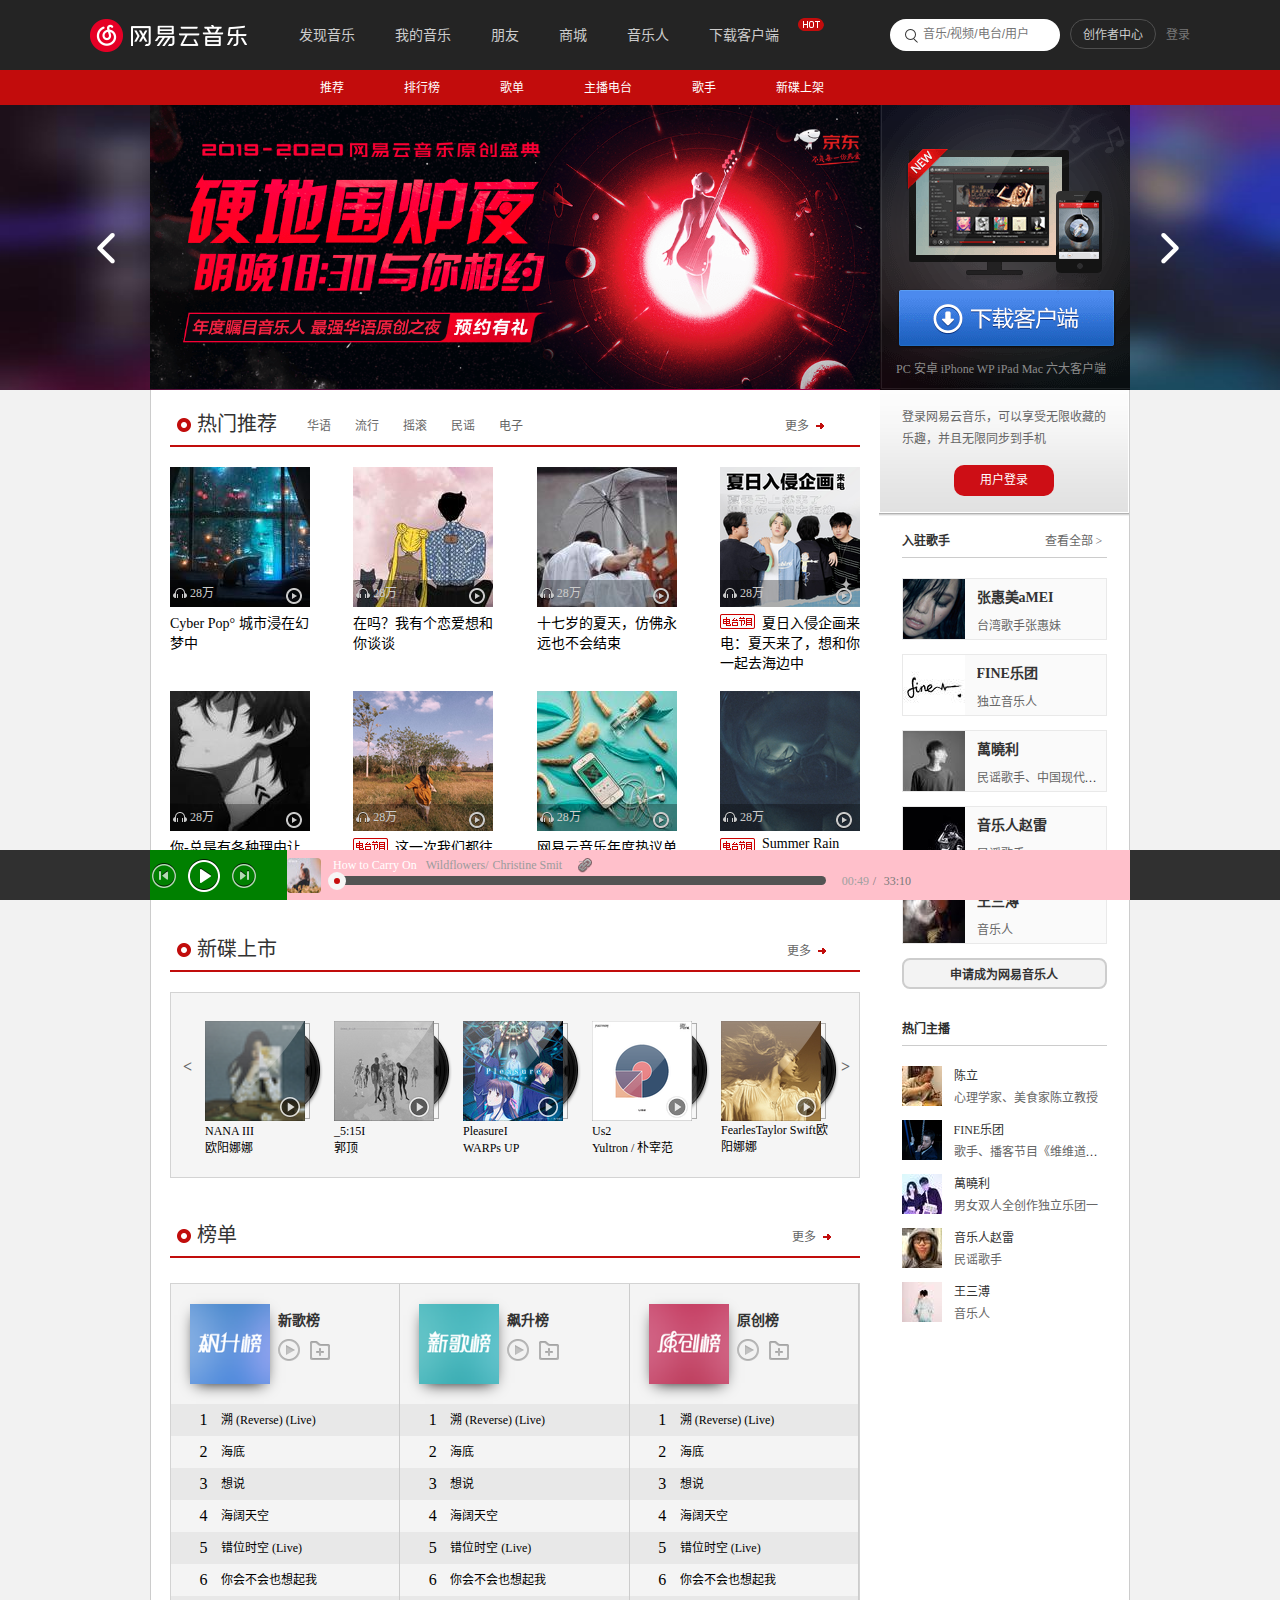
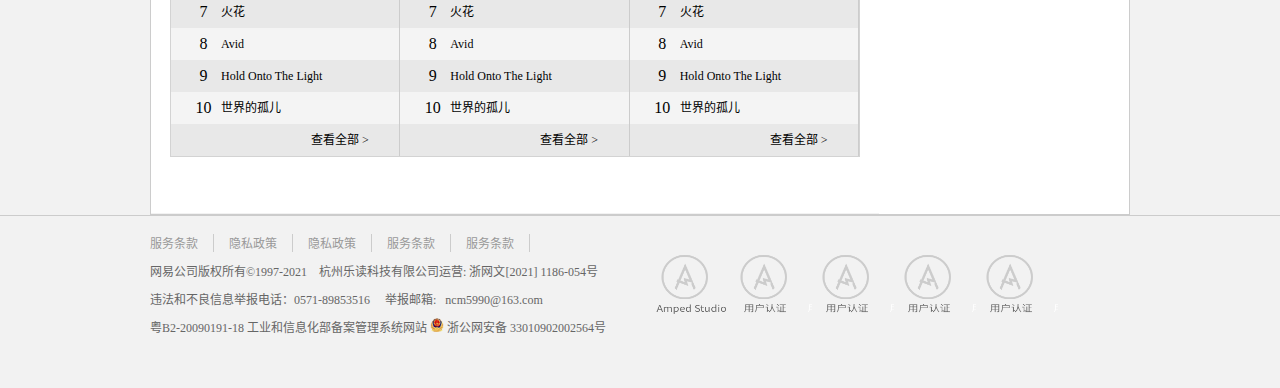
==== index.html @ daa9f3b4 "2021/5/6" ====
<!DOCTYPE html>
<html lang="zh-CN">

<head>
    <meta charset="UTF-8">
    <meta http-equiv="X-UA-Compatible" content="IE=edge">
    <meta name="viewport" content="width=device-width, initial-scale=1.0">
    <title>网易云音乐</title>
    <link rel="stylesheet" href="css/index.css">
    <link rel="stylesheet" href="css/base.css">
    <link rel="stylesheet" href="css/common.css">
    <script src="js/AJAX.js"></script>
    <!-- 引入动画js文件 -->
    <script src="js/animate.js"></script>
    <!-- 引入轮播图js文件 -->
    <script src="js/index.js"></script>
    <script src="js/banner.js"></script>

    <style>

    </style>
</head>

<body>
    <!-- 1、 头部制作部分开始 -->
    <div class="head">
        <header>
            <a href="#"></a>
            <ul>
                <li><a href="#">发现音乐</a></li>
                <li><a href="#">我的音乐</a></li>
                <li><a href="#">朋友</a></li>
                <li><a href="#">商城</a></li>
                <li><a href="#">音乐人</a></li>
                <li>
                    <a href="#">下载客户端</a>
                    <span></span>
                </li>
            </ul>
            <div>
                <div class="search">
                    <i></i>
                    <input type="text" placeholder="音乐/视频/电台/用户">
                    <span></span>
                </div>
                <a href="#">创作者中心</a>
                <a href="#">登录</a>
            </div>
        </header>
        <!-- 登录框制作开始 -->


        <!-- 二维码登录 -->
        <!-- <div class="load-main">
            <div class="load-head">登录</div>
            <div class="erweima">
                <div class="phone"></div>
                <div class="load-erweima">
                    <p>二维码登录</p>
                <div class="picture-erweima"></div>
                <span>使用<a href="#">网易云音乐app</a>扫码登录</span>
                </div>
            </div>
            <div class="load-other">
                <a href="#">选择其他登录方式</a>
            </div>
        </div> -->


       
        <!-- 登录框制作结束 -->
    </div>
    <!-- <iframe src="phonenumberLoad.html" frameborder="0" scrolling="no" id="loadByPhone"></iframe> -->
    <!-- 1、 头部制作部分结束 -->

    <!-- 2、nav 部分开始 -->
    <nav>
        <div class="center">
            <ul>
                <li><a href="#">推荐</a></li>
                <li><a href="#">排行榜</a></li>
                <li><a href="#">歌单</a></li>
                <li><a href="#">主播电台</a></li>
                <li><a href="#">歌手</a></li>
                <li><a href="#">新碟上架</a></li>
            </ul>
        </div>
    </nav>
    <!-- 2、nav 部分结束 -->

    <!-- 3、轮播图部分开始 -->

    <!-- <div class="banner"> -->
    <div class="box banner-bg">
        <div class="w">
            <div class="banner">
                <div class="focus">
                    <!-- 左右箭头    -->
                    <div class="arrow-l"></div>
                    <div class="arrow-r"></div>
                    <!-- 滚动的图片 -->
                    <ul>
                        <li><a href="#"><img src="imgs/banner1.jpg" alt="" id="banner-picture"></a></li>
                    </ul>
                    <ol class="circle">
                    </ol>
                </div>
            </div>
            <div class="download">
                <a href="#"></a>
                <p>PC 安卓 iPhone WP iPad Mac 六大客户端</p>
            </div>
        </div>

    </div>
    <!-- </div> -->

    <!-- 3、轮播图部分结束 -->

    <!-- 4、主体内容部分开始 -->
    <div class="content">
        <div class="song">
            <div class="w">
                <div class="hot">
                    <div class="hot-nav">
                        <i></i>
                        <span>热门推荐</span>
                        <ul>
                            <li><a href="#">华语</a></li>
                            <li><a href="#">流行</a></li>
                            <li><a href="#">摇滚</a></li>
                            <li><a href="#">民谣</a></li>
                            <li><a href="#">电子</a></li>
                        </ul>
                        <em><a href="#">更多</a></em>
                        <p></p>
                    </div>
                    <div class="hot-song">
                        <div>
                            <ul class="hot-song-ul">
                                <li>
                                    <div class="front">
                                        <a href="#"><img alt="" src="imgs/song1.jpg"></a>
                                        <div class="float">
                                            <i></i>
                                            <span>28万</span>
                                            <a href="javascript:;" id="recordPlay"  data-songId="346089"></a>
                                        </div>
                                    </div>
                                    <p class="bottom"><a href="songs.html">Cyber Pop° 城市浸在幻梦中</a></p>
                                </li>
                                <li>
                                    <div class="front">
                                        <a href="#"><img src="imgs/song2.jpg" alt=""></a>
                                        <div class="float">
                                            <i></i>
                                            <span>28万</span>
                                            <a href="javascript:;" id="recordPlay"  data-songId="346089"></a>
                                        </div>
                                    </div>
                                    <p class="bottom"><a href="#">在吗？我有个恋爱想和你谈谈</a></p>
                                </li>
                                <li>
                                    <div class="front">
                                        <a href="#"><img src="imgs/song3.jpg" alt=""></a>
                                        <div class="float">
                                            <i></i>
                                            <span>28万</span>
                                            <a href="javascript:;" id="recordPlay"  data-songId="346089"></a>
                                        </div>
                                    </div>
                                    <p class="bottom"><a href="#">十七岁的夏天，仿佛永远也不会结束</a></p>
                                </li>
                                <li>
                                    <div class="front">
                                        <a href="#"><img src="imgs/song4.jpg" alt=""></a>
                                        <div class="float">
                                            <i></i>
                                            <span>28万</span>
                                            <a href="javascript:;" id="recordPlay"  data-songId="346089"></a>
                                        </div>
                                    </div>
                                    <i></i>
                                    <p class="bottom"><a href="#"> 夏日入侵企画来电：夏天来了，想和你一起去海边中</a></p>
                                </li>
                                <li>
                                    <div class="front">
                                        <a href="#"><img src="imgs/song5.jpg" alt=""></a>
                                        <div class="float">
                                            <i></i>
                                            <span>28万</span>
                                            <a href="javascript:;" id="recordPlay"  data-songId="346089"></a>
                                        </div>
                                    </div>
                                    <p class="bottom"><a href="#">你-总是有各种理由让我放弃你☹</a></p>
                                </li>
                                <li>
                                    <div class="front">
                                        <a href="#"><img src="imgs/sng6.jpg" alt=""></a>
                                        <div class="float">
                                            <i></i>
                                            <span>28万</span>
                                            <a href="javascript:;" id="recordPlay"  data-songId="346089"></a>
                                        </div>
                                    </div>
                                    <i></i>
                                    <p class="bottom"><a href="#"> 这一次我们都往前走，都别回头#前任101#</a></p>
                                </li>
                                <li>
                                    <div class="front">
                                        <a href="#"><img src="imgs/song7.jpg" alt=""></a>
                                        <div class="float">
                                            <i></i>
                                            <span>28万</span>
                                            <a href="javascript:;" id="recordPlay"  data-songId="346089"></a>
                                        </div>
                                    </div>
                                    <p class="bottom"><a href="#">网易云音乐年度热议单曲总结</a></p>
                                </li>
                                <li>
                                    <div class="front">
                                        <a href="#"><img src="imgs/song8.jpg" alt=""></a>
                                        <div class="float">
                                            <i></i>
                                            <span>28万</span>
                                            <a href="javascript:;" id="recordPlay"  data-songId="346089"></a>
                                        </div>
                                    </div>
                                    <i></i>
                                    <p class="bottom"><a href="#"> Summer Rain Sleep Relaxation Sounds</a></p>
                                </li>


                            </ul>
                        </div>
                    </div>
                </div>
                <div class="new">
                    <div class="new-nav">
                        <i></i>
                        <span>新碟上市</span>
                        <em><a href="#">更多</a></em>
                        <p></p>
                    </div>
                    <div class="new-banner">
                        <div class="new-arrowl">&lt;</div>
                        <div class="new-arrowr">&gt;</div>
                        <div class="uls">
                            <ul class="new-ul">
                                <li>
                                    <img src="imgs/new-banner1.jpg" alt="">
                                    <a href="#">
                                        <i><a href="#"></a></i>
                                    </a>
                                    <p><a href="#">NANA III</a></p>
                                    <p><a href="#">欧阳娜娜</a></p>
                                </li>
                                <li>
                                    <img src="imgs/new-banner2.jpg" alt="">
                                    <a href="#">
                                        <i><a href="#"></a></i>
                                    </a>
                                    <p><a href="#">_5:15I</a></p>
                                    <p><a href="#">郭顶</a></p>
                                </li>
                                <li>
                                    <img src="imgs/new-banner3.jpg" alt="">
                                    <a href="#">
                                        <i><a href="#"></a></i>
                                    </a>
                                    <p><a href="#">PleasureI</a></p>
                                    <p><a href="#">WARPs UP</a></p>
                                </li>
                                <li>
                                    <img src="imgs/new-banner4.jpg" alt="">
                                    <a href="#">
                                        <i><a href="#"></a></i>
                                    </a>
                                    <p><a href="#">Us2</a></p>
                                    <p><a href="#">Yultron / 朴宰范</a></p>
                                </li>
                                <li>
                                    <img src="imgs/new-banner5.jpg" alt="">
                                    <a href="#">
                                        <i><a href="#"></a></i>
                                    </a>
                                    <p><a href="#">FearlesTaylor Swift欧阳娜娜</a></p>
                                </li>
                                <li>
                                    <img src="imgs/new-banner6.jpg" alt="">
                                    <a href="#">
                                        <i><a href="#"></a></i>
                                    </a>
                                    <p><a href="#">NANA III</a></p>
                                    <p><a href="#">欧阳娜娜</a></p>
                                </li>
                                <li>
                                    <img src="imgs/new-banner7.jpg" alt="">
                                    <a href="#">
                                        <i><a href="#"></a></i>
                                    </a>
                                    <p><a href="#">_5:15I</a></p>
                                    <p><a href="#">郭顶</a></p>
                                </li>
                                <li>
                                    <img src="imgs/new-banner8.jpg" alt="">
                                    <a href="#">
                                        <i><a href="#"></a></i>
                                    </a>
                                    <p><a href="#">PleasureI</a></p>
                                    <p><a href="#">WARPs UP</a></p>
                                </li>
                                <li>
                                    <img src="imgs/new-banner9.jpg" alt="">
                                    <a href="#">
                                        <i><a href="#"></a></i>
                                    </a>
                                    <p><a href="#">Us2</a></p>
                                    <p><a href="#">Yultron / 朴宰范</a></p>
                                </li>
                                <li>
                                    <img src="imgs/new-banner10.jpg" alt="">
                                    <a href="#">
                                        <i><a href="#"></a></i>
                                    </a>
                                    <p><a href="#">FearlesTaylor Swift欧阳娜娜</a></p>
                                </li>
                                <li>
                                    <img src="imgs/new-banner1.jpg" alt="">
                                    <a href="#">
                                        <i><a href="#"></a></i>
                                    </a>
                                    <p><a href="#">NANA III</a></p>
                                    <p><a href="#">欧阳娜娜</a></p>
                                </li>
                                <li>
                                    <img src="imgs/new-banner2.jpg" alt="">
                                    <a href="#">
                                        <i><a href="#"></a></i>
                                    </a>
                                    <p><a href="#">_5:15I</a></p>
                                    <p><a href="#">郭顶</a></p>
                                </li>
                                <li>
                                    <img src="imgs/new-banner3.jpg" alt="">
                                    <a href="#">
                                        <i><a href="#"></a></i>
                                    </a>
                                    <p><a href="#">PleasureI</a></p>
                                    <p><a href="#">WARPs UP</a></p>
                                </li>
                                <li>
                                    <img src="imgs/new-banner4.jpg" alt="">
                                    <a href="#">
                                        <i><a href="#"></a></i>
                                    </a>
                                    <p><a href="#">Us2</a></p>
                                    <p><a href="#">Yultron / 朴宰范</a></p>
                                </li>
                                <li>
                                    <img src="imgs/new-banner5.jpg" alt="">
                                    <a href="#">
                                        <i><a href="#"></a></i>
                                    </a>
                                    <p><a href="#">FearlesTaylor Swift欧阳娜娜</a></p>
                                </li>

                            </ul>
                        </div>
                    </div>
                </div>
                <div class="record">
                    <div class="record-nav">
                        <i></i>
                        <span>榜单</span>
                        <em><a href="#">更多</a></em>
                        <p></p>
                    </div>
                    <div class="record-sort">
                        <div class="record-hotSong">
                            <div class="record-head">
                                <a href=""><img src="imgs/record-hot.jpg" alt=""></a>
                                <p>新歌榜</p>
                                <a href="#" id="record-play"></a><a href="#" id="record-collect"></a>
                            </div>
                            <div class="record-song">
                                <ul class="hotsong-playlist-ul">
                                    <li>
                                        <span>1</span><em><a class="songname">溯 (Reverse) (Live)</a></em>
                                        <div><a href="javascript:;" id="songPlay" data-songId="1500886499"></a><a href="javascript:;"></a><a href="javascript:;"></a></div>
                                    </li>
                                    <li>
                                        <span>2</span><em><a href="#" class="songname">海底</a></em>
                                        <div><a href="javascript:;" id="songPlay" data-songId="1426649237"></a><a href="javascript:;"></a><a href="javascript:;"></a></div>
                                    </li>
                                    <li>
                                        <span>3</span><em><a href="#" class="songname">想说</a></em>
                                        <div><a href="javascript:;" id="songPlay" data-songId="1483221816"></a><a href="javascript:;"></a><a href="javascript:;"></a></div>
                                    </li>
                                    <li>
                                        <span>4</span><em><a href="#" class="songname">海阔天空</a></em>
                                        <div><a href="javascript:;" id="songPlay" data-songId="346089"></a><a href="javascript:;"></a><a href="javascript:;"></a></div>
                                    </li>
                                    <li>
                                        <span>5</span><em><a href="#" class="songname">错位时空 (Live)</a></em>
                                        <div><a href="javascript:;" id="songPlay" data-songId="1808492017"></a><a href="javascript:;"></a><a href="javascript:;"></a></div>
                                    </li>
                                    <li>
                                        <span>6</span><em><a href="#" class="songname">你会不会也想起我</a></em>
                                        <div><a href="javascript:;" id="songPlay" data-songId="1839454163"></a><a href="javascript:;"></a><a href="javascript:;"></a></div>
                                    </li>
                                    <li>
                                        <span>7</span><em><a href="#" class="songname">火花</a></em>
                                        <div><a href="javascript:;" id="songPlay" data-songId="1811118551"></a><a href="javascript:;"></a><a href="javascript:;"></a></div>
                                    </li>
                                    <li>
                                        <span>8</span><em><a href="#" class="songname">Avid</a></em>
                                        <div><a href="javascript:;" id="songPlay" data-songId="1835951859"></a><a href="javascript:;"></a><a href="javascript:;"></a></div>
                                    </li>
                                    <li>
                                        <span>9</span><em><a href="#" class="songname">Hold Onto The Light</a></em>
                                        <div><a href="javascript:;" id="songPlay" data-songId="1839205789"></a><a href="javascript:;"></a><a href="javascript:;"></a></div>
                                    </li>
                                    <li>
                                        <span>10</span><em><a href="#" class="songname">世界的孤儿</a></em>
                                        <div><a href="javascript:;" id="songPlay" data-songId="1839698566"></a><a href="javascript:;"></a><a href="javascript:;"></a></div>
                                    </li>
                                    <li class="record-liLast">
                                        <a href="#">查看全部 &gt;</a>
                                    </li>
                                </ul>
                            </div>
                        </div>
                        <div class="record-newSong">
                            <div class="record-head">
                                <a href=""><img src="imgs/record-new.jpg" alt=""></a>
                                <p>飙升榜</p>
                                <a href="#" id="record-play"></a><a href="#" id="record-collect"></a>
                            </div>
                            <div class="record-song">
                                <ul class="newsong-playlist-ul">
                                    <li>
                                        <span>1</span><em><a href="#" class="songname">溯 (Reverse) (Live)</a></em>
                                        <div><a href="javascript:;" id="songPlay" data-songId="1500886499"></a><a href="javascript:;"></a><a href="javascript:;"></a></div>
                                    </li>
                                    <li>
                                        <span>2</span><em><a href="#" class="songname">海底</a></em>
                                        <div><a href="javascript:;" id="songPlay" data-songId="1426649237"></a><a href="javascript:;"></a><a href="javascript:;"></a></div>
                                    </li>
                                    <li>
                                        <span>3</span><em><a href="#" class="songname">想说</a></em>
                                        <div><a href="javascript:;" id="songPlay" data-songId="1483221816"></a><a href="javascript:;"></a><a href="javascript:;"></a></div>
                                    </li>
                                    <li>
                                        <span>4</span><em><a href="#" class="songname">海阔天空</a></em>
                                        <div><a href="javascript:;" id="songPlay" data-songId="346089"></a><a href="javascript:;"></a><a href="javascript:;"></a></div>
                                    </li>
                                    <li>
                                        <span>5</span><em><a href="#" class="songname">错位时空 (Live)</a></em>
                                        <div><a href="javascript:;" id="songPlay" data-songId="1808492017"></a><a href="javascript:;"></a><a href="javascript:;"></a></div>
                                    </li>
                                    <li>
                                        <span>6</span><em><a href="#" class="songname">你会不会也想起我</a></em>
                                        <div><a href="javascript:;" id="songPlay" data-songId="1839454163"></a><a href="javascript:;"></a><a href="javascript:;"></a></div>
                                    </li>
                                    <li>
                                        <span>7</span><em><a href="#" class="songname">火花</a></em>
                                        <div><a href="javascript:;" id="songPlay" data-songId="1811118551"></a><a href="javascript:;"></a><a href="javascript:;"></a></div>
                                    </li>
                                    <li>
                                        <span>8</span><em><a href="#" class="songname">Avid</a></em>
                                        <div><a href="javascript:;" id="songPlay" data-songId="1835951859"></a><a href="javascript:;"></a><a href="javascript:;"></a></div>
                                    </li>
                                    <li>
                                        <span>9</span><em><a href="#" class="songname">Hold Onto The Light</a></em>
                                        <div><a href="javascript:;" id="songPlay" data-songId="1839205789"></a><a href="javascript:;"></a><a href="javascript:;"></a></div>
                                    </li>
                                    <li>
                                        <span>10</span><em><a href="#" class="songname">世界的孤儿</a></em>
                                        <div><a href="javascript:;" id="songPlay" data-songId="1839698566"></a><a href="javascript:;"></a><a href="javascript:;"></a></div>
                                    </li>
                                    <li class="record-liLast">
                                        <a href="#">查看全部 &gt;</a>
                                    </li>
                                </ul>
                            </div>
                        </div>
                        <div class="record-originSong">
                            <div class="record-head">
                                <a href=""><img src="imgs/record-origin.jpg" alt=""></a>
                                <p>原创榜</p>
                                <a href="#" id="record-play"></a><a href="#" id="record-collect"></a>
                            </div>
                            <div class="record-song">
                                <ul class="originsong-playlist-ul">
                                    <li>
                                        <span>1</span><em><a href="#" class="songname">溯 (Reverse) (Live)</a></em>
                                        <div><a href="javascript:;" id="songPlay" data-songId="1500886499"></a><a href="javascript:;"></a><a href="javascript:;"></a></div>
                                    </li>
                                    <li>
                                        <span>2</span><em><a href="#" class="songname">海底</a></em>
                                        <div><a href="javascript:;" id="songPlay" data-songId="1426649237"></a><a href="javascript:;"></a><a href="javascript:;"></a></div>
                                    </li>
                                    <li>
                                        <span>3</span><em><a href="#" class="songname">想说</a></em>
                                        <div><a href="javascript:;" id="songPlay" data-songId="1483221816"></a><a href="javascript:;"></a><a href="javascript:;"></a></div>
                                    </li>
                                    <li>
                                        <span>4</span><em><a href="#" class="songname">海阔天空</a></em>
                                        <div><a href="javascript:;" id="songPlay" data-songId="346089"></a><a href="javascript:;"></a><a href="javascript:;"></a></div>
                                    </li>
                                    <li>
                                        <span>5</span><em><a href="#" class="songname">错位时空 (Live)</a></em>
                                        <div><a href="javascript:;" id="songPlay" data-songId="1808492017"></a><a href="javascript:;"></a><a href="javascript:;"></a></div>
                                    </li>
                                    <li>
                                        <span>6</span><em><a href="#" class="songname">你会不会也想起我</a></em>
                                        <div><a href="javascript:;" id="songPlay" data-songId="1839454163"></a><a href="javascript:;"></a><a href="javascript:;"></a></div>
                                    </li>
                                    <li>
                                        <span>7</span><em><a href="#" class="songname">火花</a></em>
                                        <div><a href="javascript:;" id="songPlay" data-songId="1811118551"></a><a href="javascript:;"></a><a href="javascript:;"></a></div>
                                    </li>
                                    <li>
                                        <span>8</span><em><a href="#" class="songname">Avid</a></em>
                                        <div><a href="javascript:;" id="songPlay" data-songId="1835951859"></a><a href="javascript:;"></a><a href="javascript:;"></a></div>
                                    </li>
                                    <li>
                                        <span>9</span><em><a href="#" class="songname">Hold Onto The Light</a></em>
                                        <div><a href="javascript:;" id="songPlay" data-songId="1839205789"></a><a href="javascript:;"></a><a href="javascript:;"></a></div>
                                    </li>
                                    <li>
                                        <span>10</span><em><a href="#" class="songname">世界的孤儿</a></em>
                                        <div><a href="javascript:;" id="songPlay" data-songId="1839698566"></a><a href="javascript:;"></a><a href="javascript:;"></a></div>
                                    </li>
                                    <li class="record-liLast">
                                        <a href="#">查看全部 &gt;</a>
                                    </li>
                                </ul>
                            </div>
                        </div>
                    </div>
                </div>

            </div>
        </div>
        <div class="singer">
            <div class="load">
                <span>登录网易云音乐，可以享受无限收藏的乐趣，并且无限同步到手机</span>
                <a href="#">用户登录</a>
            </div>
            <div class="sort-center">
                <div class="gesho">
                    <div class="one">
                        <span>入驻歌手</span>
                        <a href="#">查看全部&nbsp;></a>
                    </div>
                    <div class="two">
                        <ul>
                            <li><a href="#">
                                    <img src="imgs/singer1.jpg" alt="">
                                    <p>张惠美aMEI</p>
                                    <span>台湾歌手张惠妹</span>
                                </a></li>
                            <li><a href="#">
                                    <img src="imgs/singer2.jpg" alt="">
                                    <p>FINE乐团</p>
                                    <span>独立音乐人</span>
                                </a></li>
                            <li><a href="#">
                                    <img src="imgs/singer3.jpg" alt="">
                                    <p>萬曉利</p>
                                    <span>民谣歌手、中国现代民谣的代表人物之一</span>
                                </a></li>
                            <li><a href="#">
                                    <img src="imgs/singer4.jpg" alt="">
                                    <p>音乐人赵雷</p>
                                    <span>民谣歌手</span>
                                </a></li>
                            <li><a href="#">
                                    <img src="imgs/singer5.jpg" alt="">
                                    <p>王三溥</p>
                                    <span>音乐人</span>
                                </a></li>

                        </ul>
                    </div>
                    <div class="three">
                        <a href="#">申请成为网易音乐人</a>
                    </div>
                </div>
                <div class="zhubo">
                    <div class="hot">热门主播</div>
                    <div class="hot-zhubo">
                        <ul>
                            <li><a href="#">
                                    <img src="imgs/singer6.jpg" alt="">
                                    <p>陈立</p>
                                    <span>心理学家、美食家陈立教授</span>
                                </a></li>
                            <li><a href="#">
                                    <img src="imgs/singer7.jpg" alt="">
                                    <p>FINE乐团</p>
                                    <span>歌手、播客节目《维维道来》</span>
                                </a></li>
                            <li><a href="#">
                                    <img src="imgs/singer8.jpg" alt="">
                                    <p>萬曉利</p>
                                    <span>男女双人全创作独立乐团一</span>
                                </a></li>
                            <li><a href="#">
                                    <img src="imgs/singer9.jpg" alt="">
                                    <p>音乐人赵雷</p>
                                    <span>民谣歌手</span>
                                </a></li>
                            <li><a href="#">
                                    <img src="imgs/singer10.jpg" alt="">
                                    <p>王三溥</p>
                                    <span>音乐人</span>
                                </a></li>

                        </ul>
                    </div>
                </div>

            </div>
        </div>
    </div>
    <!-- 4、主体内容部分结束 -->
    <!-- 5、底部部分开始 -->
    <footer>
        <div class="w footer-center">
            <div class="footer-word">
                <div class="clearfix">
                    <ul>
                        <li><a href="#">服务条款</a></li>
                        <li><a href="#">隐私政策</a></li>
                        <li><a href="#">隐私政策</a></li>
                        <li><a href="#">服务条款</a></li>
                        <li><a href="#">服务条款</a></li>
                    </ul>
                </div>
                <div>
                    <span>网易公司版权所有©1997-2021&nbsp; &nbsp; 杭州乐读科技有限公司运营:</span>
                    <a href="#"> 浙网文[2021] 1186-054号</a>
                </div>
                <div>
                    <span>违法和不良信息举报电话：0571-89853516 &nbsp; &nbsp; 举报邮箱: &nbsp; </span>
                    <a href="#">ncm5990@163.com</a>
                </div>
                <div>
                    <a href="#">粤B2-20090191-18 工业和信息化部备案管理系统网站 </a>
                    <i></i>
                    <a href="#"> 浙公网安备 33010902002564号</a>
                </div>
            </div>
            <div class="footer-icon">
                <ul>
                    <li>
                        <a href="#"></a>
                        <span></span>
                    </li>
                    <li>
                        <a href="#"></a>
                        <span></span>
                    </li>
                    <li>
                        <a href="#"></a>
                        <span></span>
                    </li>
                    <li>
                        <a href="#"></a>
                        <span></span>
                    </li>
                    <li>
                        <a href="#"></a>
                        <span></span>
                    </li>
                </ul>
            </div>
        </div>
    </footer>
    <!-- 5、底部部分结束 -->
    <!-- 6、隐藏的播放设置部分开始 -->
    <div class="play-hid">
        <div class="w">
            <div class="play-left"><a href="javascript:;"></a><a href="javascript:;" id="hid-play"></a><a href="javascript:;"></a></div>
            <div class="play-middle">
               <a href="javascript:;"><img src="imgs/play-songImg.jpg" alt=""></a>
               <a href="songs.html" class="hid-songname">How to Carry On</a>
               <a href="javascript:;">Wildflowers/</a>
               <a href="javascript:;">Christine Smit</a>
               <a href="javascript:;">3</a>
               <div class="bar">
                   <div class="processtime"></div>  <!-- 进度条 -->
                   <span class="processcircle"></span>
                   <i class="now-time">00:49</i><i>/</i><i class="sum-time">33:10</i>
               </div>
            </div>
            <div class="play-right"></div>
        </div>
    </div>
    <!-- 6、隐藏的播放设置部分结束 -->
    <audio></audio>
</body>

</html>
---- css/index.css ----
@font-face {
    font-family: 'icomoon';
    src: url('../fonts/icomoon.eot?upjzkn');
    src: url('../fonts/icomoon.eot?upjzkn#iefix') format('embedded-opentype'), url('../fonts/icomoon.ttf?upjzkn') format('truetype'), url('../fonts/icomoon.woff?upjzkn') format('woff'), url('../fonts/icomoon.svg?upjzkn#icomoon') format('svg');
    font-weight: normal;
    font-style: normal;
    font-display: block;
}


iframe {
    position: absolute;
    left: 100px;
    z-index: 999;
}

/* 3、轮播图部分开始 */



.box {
    width: 100%;
    /* max-width: 2020px; */
    height: 285px;
    background: url(../imgs/banner-bg5.jpg) no-repeat center center;
    background-size: 100% 100%;

}

.box .w {
    display: flex;
    height: 285px;  
}

.banner .focus {
    position: relative;
    /* overflow: hidden; */
    width: 730px;
    height: 284px;
    transition: all .5s;
}

.banner .focus ul {
    display: flex;
    position: absolute;
    left: 0;
    z-index: 2;
    width: 100%;
    height: 100%;
}
.banner .focus ul li {
    width: 730px;
    height: 284px;
}
.banner .focus a img {
    width: 730px;
    height: 284px;
}

.banner .focus>div:hover {
    cursor: pointer;
}

.banner .focus .arrow-l, .banner .focus .arrow-r {
    position: absolute;
    top: 50%;
    transform: translateY(-50%);  /* 居中对齐 */
    z-index: 3;
    width: 40px;
    height: 60px;
    color: #fff;
    font-size: 52px;
    line-height: 60px;
    font-weight: lighter;
    text-align: center;
}

.banner .focus .arrow-l {
    left: -70px;
}

.banner .focus .arrow-r {
    right: -304px;
}

.banner .focus .arrow-l::before {
    font-family: 'icomoon';
    content: '\e907';
}

.banner .focus .arrow-r::before {
    font-family: 'icomoon';
    content: '\e908';
}

.banner .focus .arrow-l:hover,
.banner .focus .arrow-r:hover {
    background-color: rgba(0,0,0,.3);
}
.banner .focus .circle {
    position: absolute;
    top: 88%;
    left: 50%;
    transform: translateX(-50%);
    z-index: 3;
}

.banner .focus .circle li {
    display: inline-block;
    margin-right: 10px;
    width: 6px;
    height: 6px;
    border-radius: 50%;
    /* background-color: #2d2d2d; */
}

.banner .focus .circle li:hover {
    cursor: pointer;
    background-color: red;

}

.banner .focus .circle .current {
    /* background-color: #3930d8; */
    background-color: red;
}

.box .download {
    position: relative;
    flex: 1;
    width: 254px;
    height: 285px;
    z-index: 20;
    background: url(../imgs/download.png) no-repeat 0 0;
}

.box .download a {
    display: block;
    z-index: 20;
    margin: 186px 0 0 19px;
    width: 215px;
    height: 56px;
    background: url(../imgs/download.png) no-repeat 0 9997px;
}

.box .download a:hover {
    filter: brightness(110%);
}

.box .download p {
    font-size: 12px;
    color: #8d8d8d;
    padding-left: 16px;
    padding-top: 12px;
}




















/* 3、轮播图部分结束 */

/* 4、主体内容部分开始 */

.content {
    display: flex;
    margin: 0 auto;
    width: 980px;
    height: 1425px;
    border: 1px solid #ccc;
}

.content .song {
    margin-top: -1px;
    width: 730px;
    height: 100%;
    background-color: #fff;
}

.content .singer {
    margin-top: -1px;
    flex: 1;
    font-size: 12px;
    /* width: 250px;
    height: 1000px; */
    background-color: #fff;
}

.content .song .w {
    margin: 0 auto;
    overflow: hidden;
    /* 防止外边距合并 */
    width: 690px;
    height: 100%;
    background-color: #fff;
}

.content .song .hot .hot-nav,
.content .song .new .new-nav,
.content .song .record .record-nav {
    display: flex;
    margin-top: 22px;
    width: 100%;
    height: 35px;
    line-height: 25px;
    border-bottom: 2px solid #C10D0C;
}

.content .song .hot .hot-nav span,
.content .song .new .new-nav span,
.content .song .record .record-nav span{
    font-size: 20px;
    color: #333;
}

.content .song .hot .hot-nav i,
.content .song .new .new-nav i,
.content .song .record .record-nav i{
    margin: 0 5px 0 2px;
    width: 20px;
    height: 20px;
    background: url(../imgs/index.png) no-repeat -230px -158px;
}

.content .song .hot .hot-nav ul {
    margin-left: 18px;
}

.content .song .hot .hot-nav ul li {
    float: left;
}

.content .song .hot .hot-nav ul li a {
    font-size: 12px;
    padding: 0 12px;
    border-right: 1px solid #ccc;
    color: #666;
}

.content .song .hot .hot-nav ul li a:last-child {
    border-right: none;
}

.content .song .hot .hot-nav em {
    margin-left: 250px;
}

.content .song .new .new-nav em {
    margin-left: 510px;
}

.content .song .hot .hot-nav em a,
.content .song .new .new-nav em a,
.content .song .record em a {
    font-size: 12px;
    color: #666;
}

.content .song .hot .hot-nav p,
.content .song .new .new-nav p,
.content .song .record .record-nav p{
    margin-top: 3px;
    width: 20px;
    height: 20px;
    background: url(../imgs/index.png) no-repeat 5px -235px;
}

.content .song .hot .hot-song ul {
    display: flex;
    flex-wrap: wrap;
    justify-content: space-between;
    margin-top: 20px;
}
.content .song .hot .hot-song ul li {
    margin-bottom: 10px;
    width: 140px;
    height: 214px;
}

.content .song .hot .hot-song ul li .front {
    position: relative;
    width: 100%;
    height: 140px;
}

.content .song .hot .hot-song ul li .front a img {
    width: 100%;
    height: 140px;
}

.content .song .hot .hot-song ul li .front .float {
    position: absolute;
    bottom: 0;
    width: 100%;
    height: 27px;
    line-height: 27px;
    color: #ccc;
    font-size: 12px;
    background-color: rgba(0,0,0,.3);
}

.content .song .hot .hot-song ul li .front .float i {
    float: left;
    margin: 8px 3px 0 3px;
    width: 14px;
    height: 11px;
    background:url(../imgs/iconall.png) no-repeat 0 -24px;

}

.content .song .hot .hot-song ul li .front .float a {
    float: right;
    margin: 8px 8px 0 0;
    width: 16px;
    height: 17px;
    background: url(../imgs/iconall.png) no-repeat 0 0;
}

.content .song .hot .hot-song ul li .front .float a:hover {
    filter: brightness(115%);
}

.content .song .hot .hot-song ul li>i {
    float: left;
    margin: 7px 7px 0 0;
    width: 35px;
    height: 15px;
    background: url(../imgs/icon.png) no-repeat -31px -658px;
}
.content .song .hot .hot-song ul li .bottom {
    margin-top: 5px;
    font-size: 14px;
}

.content .song .hot .hot-song ul li .bottom a {
    color: #000;
}

.content .song .hot .hot-song ul li .bottom a:hover {
    text-decoration: underline;
}


/* 新碟上市轮播图部分 */

/* .content .song .new {
    width: 690px;
    height: 245px;
} */

.content .song .new .new-banner {
    position: relative;
    margin-top: 20px;
    width: 690px;
    height: 186px;
    border: 1px solid #d3d3d3;
    background-color: #f5f5f5;
}

 .content .song .new .new-banner .uls { 
     position: relative;
     overflow: hidden;
    margin: 28px auto 0 23px;   
    width: 645px;
    height: 150px;
}

.content .song .new .new-banner ul {
    position: absolute;
   left: 0;
    width: 300%;
    height: 150px; 
}


/* 左右小箭头 */
.content .song .new .new-banner .new-arrowl,
.content .song .new .new-banner .new-arrowr {
    position: absolute;
    /* z-index: 10; */
    top: 65px;
    width: 15px;
    height: 15px;
    font-weight: 700;
    color: #666;  
    user-select: none;  /* 禁止文字被选中 */
}

.content .song .new .new-banner .new-arrowl {
    left: 12px;
}

.content .song .new .new-banner .new-arrowr {
    right: 3px;
}

.content .song .new .new-banner .new-arrowl:hover,
.content .song .new .new-banner .new-arrowr:hover {
    cursor: pointer;
}

.content .song .new .new-banner ul li {
    float: left;
    position: relative;
    margin-left: 11px;
    width: 118px;
    height: 150px;
}

.content .song .new .new-banner ul li img {
    width: 100px;
    height: 100px;
}

.content .song .new .new-banner ul li>a {
    position: absolute;
    top: 0;
    left: 0;
    width: 118px;
    height: 100px;
    background: url(../imgs/coverall.png) no-repeat 0 -570px;
}

.content .song .new .new-banner ul li p a {
    font-size: 12px;
    color: #000;
}

.content .song .new .new-banner ul li p:last-child {
    color: #666;
    line-height: 15px;
}

.content .song .new .new-banner ul li p a:hover {
    text-decoration: underline;
}

/* 隐藏的播放小图标  需要用js实现*/
.content .song .new .new-banner ul li i {
    position: absolute;
    top: 75px;
    right: 22px;
}

.content .song .new .new-banner ul li i a {
    display: block;
    width: 22px;
    height: 22px;
    background: url(../imgs/iconall.png) no-repeat 0 -85px;
}

/* 榜单部分 */
.content .song .record {
    margin-top: 45px;
}

.content .song .record .record-nav em {
    margin-left: 555px;
}

.content .song .record .record-sort {
    display: flex;
    margin-top: 25px;
    border: 1px solid #d3d3d3;
    background-color: #f4f4f4;
}

.content .song .record .record-sort>div {
    width: 230px;
    height: 472px;
    border-right: 1.2px solid #ccc;
}

.content .song .record .record-sort>div .record-head {
    width: 100%;
    height: 120px;
    padding-top: 20px;
    padding-left: 19px;
}

.content .song .record .record-sort>div .record-head a:first-child {
    float: left;
    margin-right: 8px;
    width: 80px;
    height: 80px;
    box-shadow: 0 5px 15px -6px #000;
}

.content .song .record .record-sort>div .record-head a:first-child img{
    width: 100%;
    height: 100%;
}

.content .song .record .record-sort>div .record-head p {
    margin-top: 5px;
    margin-bottom: 10px;
    color: #333;
    font-size: 14px;
    font-weight: 700;
}

.content .song .record .record-sort>div .record-head #record-play {
    display: inline-block;
    margin-right: 10px;
    width: 22px;
    height: 22px;
    background: url(../imgs/index.png) no-repeat -267px -205px;
} 

.content .song .record .record-sort>div .record-head #record-collect {
    display: inline-block;
    width: 22px;
    height: 22px;
    background: url(../imgs/index.png) no-repeat -300px -205px;
}

.content .song .record .record-sort>div .record-head a:hover {
    filter: brightness(95%);
}

.content .song .record .record-sort>div .record-song {
    width: 100%;
    height: 352px;
}

/* .content .song .record .record-sort>div .record-song ol {
    overflow: hidden;
} */

.content .song .record .record-sort>div .record-song ul li {
    position: relative;
    width: 100%;
    height: 32px;
    color: #000;
    font-size: 12px;
    line-height: 32px;
}

.content .song .record .record-sort>div .record-song ul li:nth-child(odd) {
    background-color: #e8e8e8;
}

/* .content .song .record .record-sort>div .record-song ol li span {
    padding-top: 10px;
} */

.content .song .record .record-sort>div .record-song ul li em {
    display: inline-block;
    overflow: hidden;
    text-overflow: ellipsis;
    white-space: nowrap;
    width: 140px;
  
}

.content .song .record .record-sort>div .record-song ul li em a {
    color: #000;
}


.content .song .record .record-sort>div .record-song ul li span {
    display: inline-block;
    margin-left: 15px;
    padding-bottom: 10px;
    width: 35px;
    height: 32px;
    font-size: 16px;
    text-align: center;
    vertical-align: top;   /* 不加此属性盒子会下降 */
}

.content .song .record .record-sort>div .record-song ul li div {
    position: absolute;
    display: none;
    top:6px;
    right: 0;
}

.content .song .record .record-sort>div .record-song ul li div a {
    display: inline-block;
    margin-right: 10px;
    width: 17px;
    height: 17px;
}

.content .song .record .record-sort>div .record-song ul li div a:first-child {
    background: url(../imgs/index.png) no-repeat; 
    background-position: -267px -268px;
}

.content .song .record .record-sort>div .record-song ul li div a:nth-child(2) {
   background: url(../imgs/icon.png) no-repeat;
    background-position: 0 -700px;
}

.content .song .record .record-sort>div .record-song ul li div a:nth-child(3) {
    background: url(../imgs/index.png) no-repeat;
     background-position: -297px -268px;
 }

.content .song .record .record-sort>div .record-song ul li:hover em {
    width: 100px;
    text-decoration: underline;
}

.content .song .record .record-sort>div .record-song ul li:hover div {
    display: block;
}

.content .song .record .record-sort>div .record-song ul li div a:hover {
    filter: brightness(110%);
}

.content .song .record .record-sort>div .record-song ul .record-liLast a{
    margin-left: 140px;
    color: #000;
}

.content .song .record .record-sort>div .record-song ul .record-liLast a:hover {
    text-decoration: underline;
}

/* 主体部分右侧歌手与主播部分 */
.content .singer .load {
    overflow: hidden;
    width: 250px;
    height: 126px;
    background: url(../imgs/index.png) no-repeat 0 0;
}

.content .singer .load span {
    display: block;
    margin: 0 auto;
    padding: 16px 0;
    width: 205px;
    height: 75px;
    line-height: 22px;
    color: #666;
    font-size: 12px;
}

.content .singer .load a {
    display: block;
    margin: 0 auto;
    width: 100px;
    height: 31px;
    font-size: 12px;
    line-height: 31px;
    text-align: center;
    border-radius: 10px;
    color: #fff;
    background-color: #cd0e15;
}

.content .singer .load a:hover {
    filter: brightness(110%);
}

.content .singer .sort-center {
    margin: 0 auto;
    width: 205px;
}

.content .singer .gesho .one {
    margin-top: 15px;
    padding-bottom: 8px;
    border-bottom: 1px solid #ccc;
}

.content .singer .gesho .one span {
    margin-right: 92px;
    color: #333;
    font-weight: 700;
}

.content .singer .gesho .one a {
    color: #666;
}

.content .singer .gesho .one a:hover {
    text-decoration: underline;
}

.content .singer .sort-center ul {
    margin-top: 20px;
}

.content .singer .sort-center ul li { 
    margin-top: 14px;
    width: 100%;
    height: 62px;
    line-height: 28px;
    /* 以下三行代码实现文本溢出是显示省略号的效果 */
    overflow: hidden;
    white-space:nowrap;
    text-overflow: ellipsis;
    border: 1px solid #e9e9e9;
    background-color: #fafafa;
}

.content .singer .sort-center .gesho ul li:hover {
    filter: brightness(98%);
}

.content .singer .sort-center  ul li a img {
    float: left;
    margin-right: 12px;
    width: 62px;
    height: 62px;
}

.content .singer .sort-center ul li a p {
    margin-top: 5px;
    overflow: hidden;
    white-space:nowrap;
    text-overflow: ellipsis;
    font-weight: 700;
    font-size: 14px;
    color: #333;
}

.content .singer .sort-center  ul li a span {
    color: #666;
}

.content .singer .gesho .three a {
    display: block;
    margin-top: 14px;
    width: 100%;
    height: 31px;
    line-height: 31px;
    text-align: center;
    font-weight: 700;
    color: #333;
    border-radius: 8px;
    border: 2px solid #cdcdcd;
    background-color: #f3f3f3;
}

.content .singer .gesho .three a:hover {
    filter: brightness(102%);
}

.content .singer .sort-center .zhubo .hot {
    margin-top: 30px;
    padding-bottom: 8px;
    font-weight: 700;
    border-bottom:1px solid #ccc;
}

.content .singer .sort-center .zhubo .hot-zhubo ul li {
    height: 40px;
    border: 0;
    background-color: #fff;
}

.content .singer .sort-center .zhubo .hot-zhubo ul li a img {
    width: 40px;
    height: 40px;
}

.content .singer .sort-center .zhubo .hot-zhubo ul li a p {
    margin-top: 2px;
    line-height: 16px;
    font-size: 12px;
    font-weight: 400;
}

.content .singer .sort-center .zhubo .hot-zhubo ul li a p:hover {
    text-decoration: underline;
}

/* 4、主体内容部分结束 */
---- css/base.css ----
* {
    margin: 0;
    padding: 0;
    box-sizing: border-box;   /* 保证padding不会使盒子变大*/
}

body {
    color: #2d2d2d;
}

em, i {
    font-style: normal  /*字体格式正常*/
}

ul li {
    list-style: none   
}

img {
    border: 0;
    vertical-align: middle   /* 让图片后的文字居中对齐 */
}

button {
    cursor: pointer     
}

a {
    text-decoration: none;  /*删除下划线*/
}

button, input {
    font-family: Microsoft YaHei, Heiti SC, tahoma, arial, Hiragino Sans GB, "\5B8B\4F53", sans-serif;
    /* 默认边框需要手动去掉 */
    border: 0;
    outline: none;

}

.hide, .none {
    display: none;  /*隐藏*/
}

/*清除浮动*/
.clearfix:after {
    visibility: hidden;
    clear: both;
    display: block;
    content: ".";
    height: 0;
}

.clearfix {
    *zoom: 1;
}
---- css/common.css ----
@font-face {
    font-family: 'icomoon';
    src: url('../fonts/icomoon.eot?upjzkn');
    src: url('../fonts/icomoon.eot?upjzkn#iefix') format('embedded-opentype'), url('../fonts/icomoon.ttf?upjzkn') format('truetype'), url('../fonts/icomoon.woff?upjzkn') format('woff'), url('../fonts/icomoon.svg?upjzkn#icomoon') format('svg');
    font-weight: normal;
    font-style: normal;
    font-display: block;
}

body {
    background-color: #f2f2f2;
}

/* 设置版心 */
.w {
    margin: 0 auto;
    width: 980px;
}

/* 头部部分开始 */
.head {
    width: 100%;
    height: 70px;
    background: #242424;
    min-width: 1100px;
}

header {
    display: flex;
    justify-content: space-between;
    /* overflow: hidden; */
    margin: 0 auto;
    width: 1100px;
    height: 70px;
    line-height: 70px;
}

header>a {
    display: inline-block;
    width: 177px;
    height: 70px;
    background: url(../imgs/topbar.png) no-repeat 0 0;
}

header ul {
    display: inline-block;
}

header ul li {
    float: left;
}

header ul li a {
    display: inline-block;
    padding: 0 20px;
    font-size: 14px;
    color: #ccc;
}

header ul li:hover {
    background-color: #000;
}

header ul li a:hover {
    color: #fff;
}

header>div {
    display: flex;
    font-size: 12px;
}

header>div .search {
    position: relative;
    margin-top: 19px;
    margin-left: 80px;
    width: 170px;
    height: 32px;
    border-radius: 18px;
    background-color: #fff;
}

header>div .search i {
    position: absolute;
    top: 7px;
    left: 12px;
    width: 20px;
    height: 20px;
    background: url(../imgs/topbar.png) no-repeat -7px -105px;
}

header ul li:last-child {
    position: relative;
}

header ul li:last-child span {
    position: absolute;
    top: 18px;
    right: -25px;
    width: 28px;
    height: 15px;
    border-radius: 15px;
    background-color: red;
    background: url(../imgs/topbar.png) no-repeat -190px 0;
}

header>div .search input {
    position: absolute;
    top: 0;
    left: 33px;
    width: 120px;
    height: 30px;
    font-size: 12px;
}

header>div a:nth-child(2) {
    margin: 19px 10px 0 10px;
    padding: 0 12px;
    height: 30px;
    line-height: 30px;
    border-radius: 15px;
    color: #ccc;
    border: 1px solid #4F4F4F;
}

header>div a:nth-child(2):hover {
    border: 1px solid #fff;
    color: #fff;
}

header>div a:nth-child(3) {
    color: #787878;
}

header>div a:nth-child(3):hover {
    text-decoration: underline;
}

/* 头部制作部分结束 */
/* 登录框制作开始 */

.load-main {
    position: absolute;
    overflow: hidden;
    top: 150px;
    left: 150px;
    z-index: 999;
    width: 530px;
    height: 372px;
    color: #666;
    font-size: 12px;
    border-radius: 4px;
    background-color: #fff;
}

.load-main .load-head {
    width: 530px;
    height: 38px;
    color: #fff;
    font-size: 14px;
    font-weight: 700;
    line-height: 38px;
    padding-left: 20px;

    background-color: #2d2d2d;;
}

/* 二维码登录 */
.load-main .erweima {
    margin-top: 38px;
    width: 530px;
    height: 220px;
}

.load-main .erweima .phone {
    float: left;
    margin-left: 100px;
    width: 125px;
    height: 220px;
    background: url(../imgs/qr_guide.png) no-repeat;
    background-size: contain;
}

.load-main .erweima .load-erweima {
    float: left;
    margin-left: 30px;
    width: 200px;
    height: 220px;
    text-align: center;
}

.load-main .erweima .load-erweima p {
    font-size: 18px;
    font-weight: 500;
}

.load-main .erweima .load-erweima .picture-erweima {
    margin: 15px 0 5px 35px;
    width: 130px;
    height: 130px;
    background-color: pink;
}

.load-main .erweima .load-erweima span {
    font-size: 12px;
    color: #00000066;
}

.load-main .erweima .load-erweima span a {
    color: #0c7372;
}

.load-main .erweima .load-erweima span a:hover {
    text-decoration: underline;
}

.load-main .load-other {
    margin: 10px auto;
    width: 120px;
    height: 30px;
    font-size: 12px;
    line-height: 30px;
    text-align: center;
    border-radius: 15px;
    border: 1px solid #ccc;
}

.load-main .load-other a {
    color: #000000cc;
}









/* nav 部分开始 */

nav {
    width: 100%;
    height: 35px;
    background-color: #C20C0C;
}

nav .center {
    margin: 0 auto;
    width: 700px;
    height: 100%;
}

nav .center ul li {
    float: left;
    margin: 0 18px;
    line-height: 34px;
}

nav .center ul li a {
    padding: 3px 12px;
    font-size: 12px;
    color: #fff;
    border-radius: 20px;
}

nav .center ul li a:hover {
    background-color: #9B0909;
}

/* nav 部分结束 */

/* 底部部分开始 */
footer {
    width: 100%;
    height: 173px;
    min-width: 1100px;
    border-top: 1px solid #ccc;

    background-color: #f2f2f2;
}

footer .footer-center{
    display: flex;
    margin: 18px auto;
    width: 980px;
    height: 115px;
    font-size: 12px;
    color: #666;
}

footer .footer-center .footer-word div {
    margin-bottom: 10px;
}

footer .footer-center .footer-word a{
    color: #666;
}

footer .footer-center .footer-word a:hover {
    text-decoration: underline;
}

footer .footer-center .footer-word div:first-child ul li {
    float: left;
    border-right: 1px solid #ccc;
    padding: 0 15px;
}

footer .footer-center .footer-word div:first-child ul li a { 
    color: #999;
}

footer .footer-center .footer-word div:first-child ul li:first-child{
    padding-left: 0;
}

footer .footer-center .footer-word div:nth-child(4) i {
    display: inline-block;
    width: 14px;
    height: 14px;
    background: url(../imgs/police.png) no-repeat 0 0;
    background-size: 14px 14px;
}


footer .footer-center .footer-icon {
    margin: 20px 0 0 55px;
}

footer .footer-center .footer-icon ul li {
    float: left;
    margin-right: 10px;
}

footer .footer-center .footer-icon ul li a {
    display: block;
    width: 50px;
    height: 45px; 
    background: url(../imgs/foot_enter_new.png) no-repeat -63px -456px;
    background-size: 110px 552px;
}

footer .footer-center .footer-icon ul li span {
    display: inline-block;
    margin-top: 5px;
    width: 72px;
    height: 14px;
    background-size: 180px 139px;
}

footer .footer-center .footer-icon ul li:first-child span {
    margin-left: -5px;
    margin-right: 2px;
    background: url(../imgs/foot_enter_tt.png) no-repeat 0 -108px;
    background-size: 180px 139px;

}

footer .footer-center .footer-icon ul li:nth-child(n+2) span {
    background: url(../imgs/foot_enter_tt.png) no-repeat -1px -91px;
    background-size: 180px 139px;
}

/* 底部部分结束 */

/* 隐藏的播放设置部分开始 */

.play-hid {
    position: fixed;
    bottom: 0;
    width: 100%;
    height: 50px;
    color: #9b9b9b;
    transition: all .5s;
    background-color: #303030;
}

.play-hid>div {
    height: 100%;
    background-color: pink;
}

.play-hid>div>div {
    float: left;
}

.play-hid>div .play-left {
    width: 137px;
    height: 100%;
    line-height: 50px;
    background-color: green;
}

.play-hid>div .play-left a {
    vertical-align: middle;
    margin-right: 8px;
}


.play-hid>div .play-left a:nth-child(odd) {
    display: inline-block;
    width: 28px;
    height: 28px;
}

.play-hid>div .play-left a:nth-child(even) {
    display: inline-block;
    width: 36px;
    height: 36px;
    background-color: #fff;
}

.play-hid>div .play-left a:nth-child(1) {
    background: url(../imgs/playbar.png) no-repeat 0 -130px;;
}

.play-hid>div .play-left a:nth-child(2) {
    background: url(../imgs/playbar.png) no-repeat 0 -204px;
}

.play-hid>div .play-left a:nth-child(3) {
    background: url(../imgs/playbar.png) no-repeat -80px -130px;
}

.play-hid>div .play-middle {
    padding-top: 8px;
    height: 100%;

}

.play-hid>div .play-middle a {
    vertical-align: top;
    font-size: 12px;
    color: #9b9b9b;
}

.play-hid>div .play-middle a:hover {
    text-decoration: underline;
}

.play-hid>div .play-middle a:first-child img {
    float: left;
    margin-right: 12px;
    width: 34px;
    height: 35px;
    border-radius: 4px;
    vertical-align: top;
}

.play-hid>div .play-middle a:nth-child(2) {
    color: #fff;
    margin-right: 5px;
}

.play-hid>div .play-middle a:nth-child(5) {
    display: inline-block;
    margin-left: 12px;
    width: 14px;
    height: 15px;
    background: url(../imgs/playbar.png) no-repeat -110px -103px;;
}

.play-hid>div .play-middle .bar {
    position: relative;
    margin-left: 46px;
    width: 493px;
    height: 9px;
    border-radius: 8px;
    background-color: #535353;
}

.play-hid>div .play-middle .bar:hover {
    cursor: pointer;
}

.play-hid>div .play-middle .bar .processtime {
    position: absolute;
    top: 0;
    width: 0;
    height: 9px;
    border-radius: 8px;
    background-color: #c70c0c;
}

.play-hid>div .play-middle .bar .processcircle {
    position: absolute;
    left: -5px;
    top: 50%;
    transform: translateY(-50%);  /* 小圆点局进度条对齐 */
    width: 18px;
    height: 18px;
    border-radius: 50%;
    border: 6px solid #f6f6f6;
    background-color: #c70c0c;

}

.play-hid>div .play-middle .bar .processcircle:hover {
    cursor: pointer;
    box-shadow: 0px 0px 30px 2px #fff;
}

.play-hid>div .play-middle .bar i {
    position: absolute;
    top: 50%;
    transform: translateY(-50%);
    font-size: 12px;
}

.play-hid>div .play-middle .bar .now-time {
    right: -43px;
    color: #a1a1a1;
}

.play-hid>div .play-middle .bar .sum-time {
    right: -85px;
    color: #797979;
}

.play-hid>div .play-middle .bar i:nth-child(4) {
    right: -50px;
    color: #797979;
}
/* 隐藏的播放设置部分结束 */
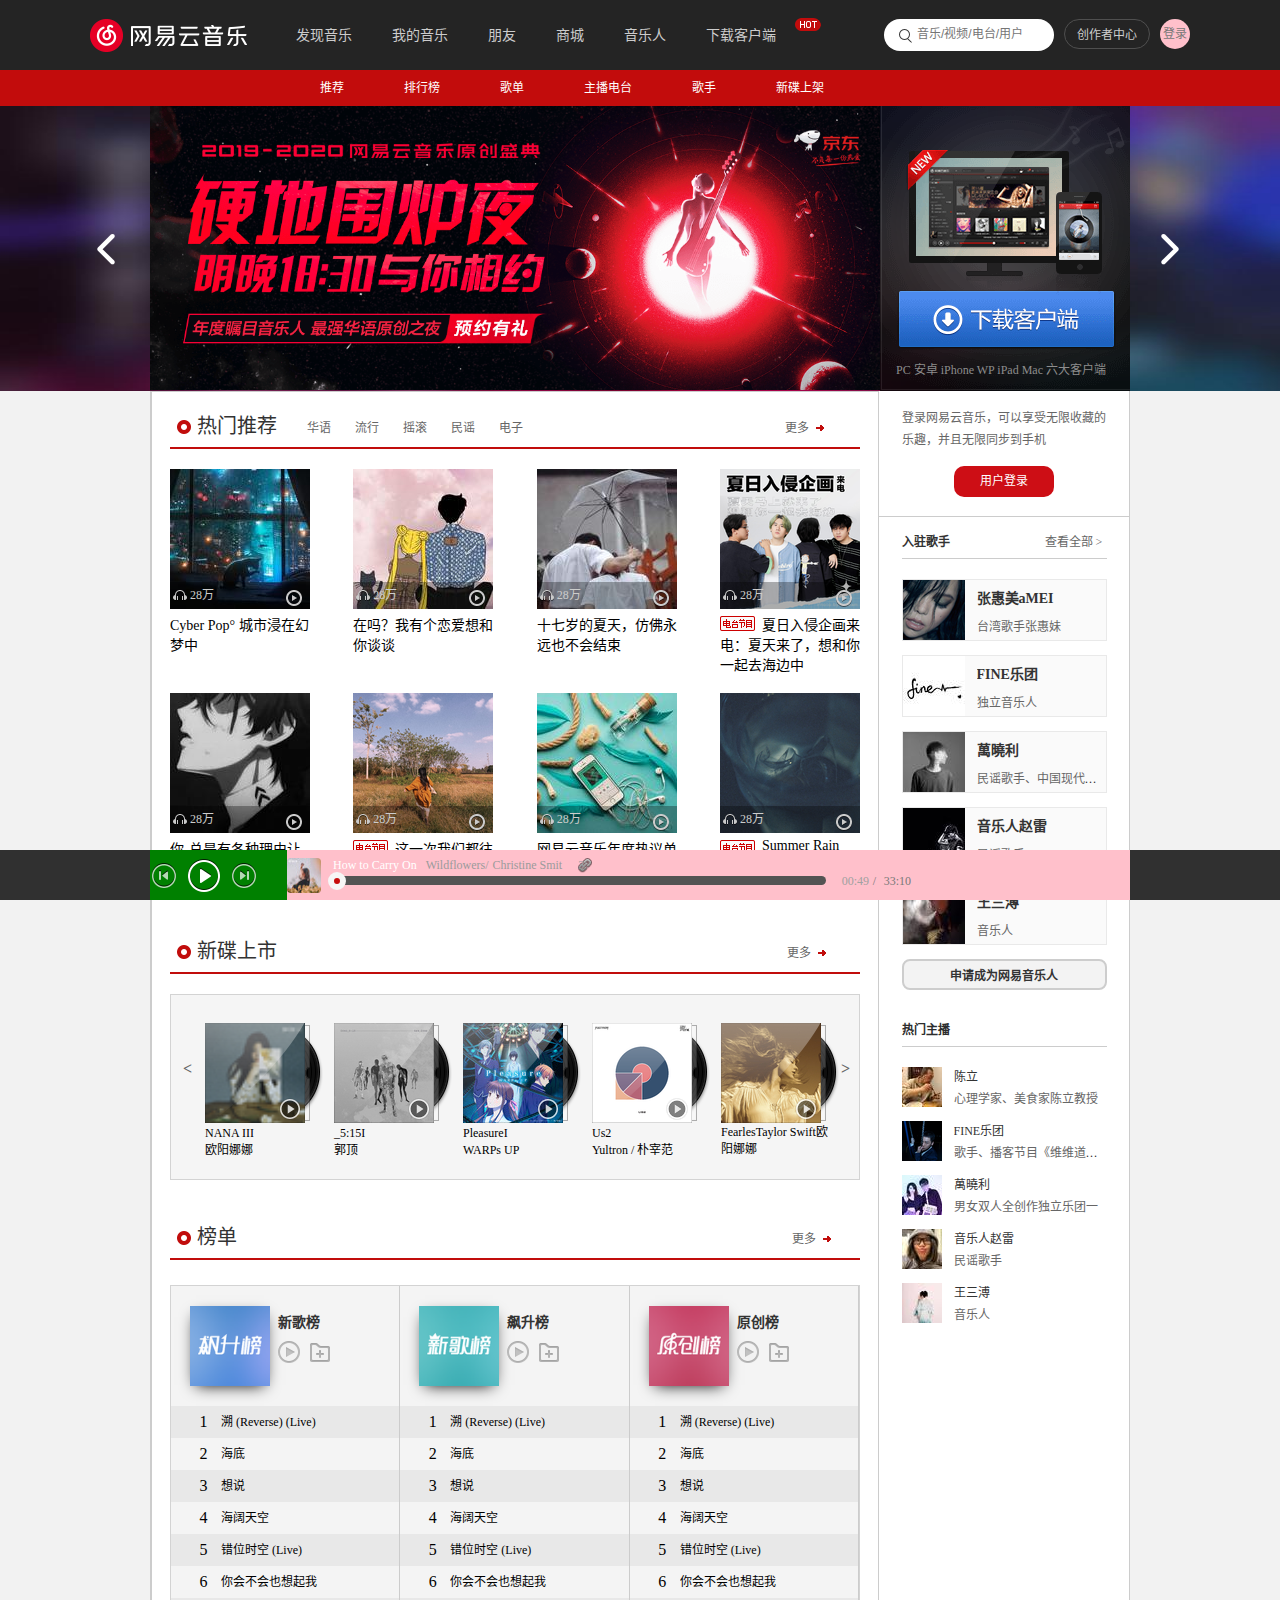
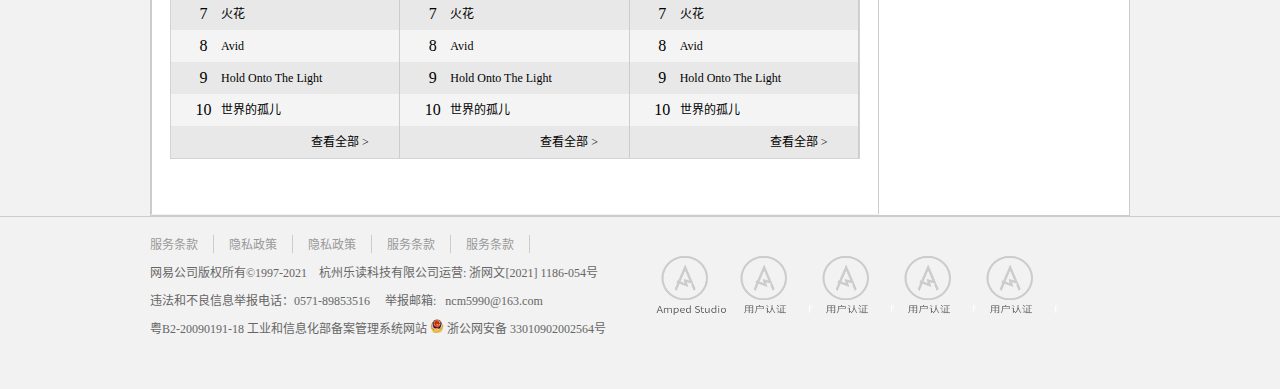
==== commit 96ce9f0b: "2021/5/8" ====
--- a/index.html
+++ b/index.html
@@ -44,7 +44,8 @@
                     <span></span>
                 </div>
                 <a href="#">创作者中心</a>
-                <a href="#">登录</a>
+                <div class="open-load">登录</div>
+
             </div>
         </header>
         <!-- 登录框制作开始 -->
@@ -67,10 +68,74 @@
         </div> -->
 
 
-       
+
         <!-- 登录框制作结束 -->
     </div>
-    <!-- <iframe src="phonenumberLoad.html" frameborder="0" scrolling="no" id="loadByPhone"></iframe> -->
+    <!-- <iframe src="phonenumberLoad.html" frameborder="0" scrolling="no" id="loadByPhone" name="wee"></iframe> -->
+    <!-- 手机号登录 -->
+    <div class="phone-content">
+        <!--1、 输入手机号码与密码，并验证是否正确 -->
+        <div class="load-main">
+            <div class="load-head">登录
+                <span class="load-close">+</span>
+            </div>
+            <div class="phonenum-load">
+                <div class="number">
+                    <div class="countrycode"></div>
+                    <div class="phone-number">
+                        <input type="text" placeholder="请输入手机号" id="user-phone">
+                    </div>
+                </div>
+                <div class="phone-password">
+                    <input type="password" placeholder="请输入密码" id="user-password">
+                </div>
+                <!-- 密码或账号输入错误时提示 -->
+                <div class="load-error">
+                    <i></i>
+                    <span class="load-errortip">请输入正确的密码</span>
+                </div>
+                <div class="other">
+                    <input type="checkbox">
+                    <span>自动登录</span>
+                    <a href="#">忘记密码?</a>
+                </div>
+                <div class="phone-submit"><a href="javascript:;">登录</a></div>
+            </div>
+            <div class="load-othertype">
+                <a href="#">&lt;其他登录方式</a>
+                <a href="#">没有账号？免费注册&gt;</a>
+            </div>
+        </div>
+        <!-- 2、手机号码密码都正确后，提示发送验证码 -->
+        <div class="send-checknum">
+            <div class="check-head">网易云音乐
+                <span class="load-close">+</span>
+            </div>
+            <div class="check-tip">
+                <div class="check-icon"></div>
+                <p>由于你在非受信任的设备上登录，需要进行短信验证
+                    <span>111</span>
+                </p>
+                <div class="check-text">通过短信验证身份</div>
+            </div>
+        </div>
+        <!-- 3、输入验证码并验证 -->
+        <div class="send-finish">
+            <div class="send-head">网易云音乐
+                <span class="load-close">+</span>
+            </div>
+            <div class="send-tip">
+                <p>你的手机号: <span></span></p>
+                <p>为了安全，我们会给你发送短信验证码</p>
+                <div class="checknumber">
+                    <input type="text"><input type="text"><input type="text"><input type="text">
+                </div>
+                <a href="#">重新发送</a>
+                <div class="phone-finish">完成</div>
+            </div>
+
+        </div>
+    </div>
     <!-- 1、 头部制作部分结束 -->
 
     <!-- 2、nav 部分开始 -->
@@ -144,7 +209,7 @@
                                         <div class="float">
                                             <i></i>
                                             <span>28万</span>
-                                            <a href="javascript:;" id="recordPlay"  data-songId="346089"></a>
+                                            <a href="javascript:;" id="recordPlay" data-songId="346089"></a>
                                         </div>
                                     </div>
                                     <p class="bottom"><a href="songs.html">Cyber Pop° 城市浸在幻梦中</a></p>
@@ -155,7 +220,7 @@
                                         <div class="float">
                                             <i></i>
                                             <span>28万</span>
-                                            <a href="javascript:;" id="recordPlay"  data-songId="346089"></a>
+                                            <a href="javascript:;" id="recordPlay" data-songId="346089"></a>
                                         </div>
                                     </div>
                                     <p class="bottom"><a href="#">在吗？我有个恋爱想和你谈谈</a></p>
@@ -166,7 +231,7 @@
                                         <div class="float">
                                             <i></i>
                                             <span>28万</span>
-                                            <a href="javascript:;" id="recordPlay"  data-songId="346089"></a>
+                                            <a href="javascript:;" id="recordPlay" data-songId="346089"></a>
                                         </div>
                                     </div>
                                     <p class="bottom"><a href="#">十七岁的夏天，仿佛永远也不会结束</a></p>
@@ -177,7 +242,7 @@
                                         <div class="float">
                                             <i></i>
                                             <span>28万</span>
-                                            <a href="javascript:;" id="recordPlay"  data-songId="346089"></a>
+                                            <a href="javascript:;" id="recordPlay" data-songId="346089"></a>
                                         </div>
                                     </div>
                                     <i></i>
@@ -189,7 +254,7 @@
                                         <div class="float">
                                             <i></i>
                                             <span>28万</span>
-                                            <a href="javascript:;" id="recordPlay"  data-songId="346089"></a>
+                                            <a href="javascript:;" id="recordPlay" data-songId="346089"></a>
                                         </div>
                                     </div>
                                     <p class="bottom"><a href="#">你-总是有各种理由让我放弃你☹</a></p>
@@ -200,7 +265,7 @@
                                         <div class="float">
                                             <i></i>
                                             <span>28万</span>
-                                            <a href="javascript:;" id="recordPlay"  data-songId="346089"></a>
+                                            <a href="javascript:;" id="recordPlay" data-songId="346089"></a>
                                         </div>
                                     </div>
                                     <i></i>
@@ -212,7 +277,7 @@
                                         <div class="float">
                                             <i></i>
                                             <span>28万</span>
-                                            <a href="javascript:;" id="recordPlay"  data-songId="346089"></a>
+                                            <a href="javascript:;" id="recordPlay" data-songId="346089"></a>
                                         </div>
                                     </div>
                                     <p class="bottom"><a href="#">网易云音乐年度热议单曲总结</a></p>
@@ -223,7 +288,7 @@
                                         <div class="float">
                                             <i></i>
                                             <span>28万</span>
-                                            <a href="javascript:;" id="recordPlay"  data-songId="346089"></a>
+                                            <a href="javascript:;" id="recordPlay" data-songId="346089"></a>
                                         </div>
                                     </div>
                                     <i></i>
@@ -387,43 +452,53 @@
                                 <ul class="hotsong-playlist-ul">
                                     <li>
                                         <span>1</span><em><a class="songname">溯 (Reverse) (Live)</a></em>
-                                        <div><a href="javascript:;" id="songPlay" data-songId="1500886499"></a><a href="javascript:;"></a><a href="javascript:;"></a></div>
+                                        <div><a href="javascript:;" id="songPlay" data-songId="1500886499"></a><a
+                                                href="javascript:;"></a><a href="javascript:;"></a></div>
                                     </li>
                                     <li>
                                         <span>2</span><em><a href="#" class="songname">海底</a></em>
-                                        <div><a href="javascript:;" id="songPlay" data-songId="1426649237"></a><a href="javascript:;"></a><a href="javascript:;"></a></div>
+                                        <div><a href="javascript:;" id="songPlay" data-songId="1426649237"></a><a
+                                                href="javascript:;"></a><a href="javascript:;"></a></div>
                                     </li>
                                     <li>
                                         <span>3</span><em><a href="#" class="songname">想说</a></em>
-                                        <div><a href="javascript:;" id="songPlay" data-songId="1483221816"></a><a href="javascript:;"></a><a href="javascript:;"></a></div>
+                                        <div><a href="javascript:;" id="songPlay" data-songId="1483221816"></a><a
+                                                href="javascript:;"></a><a href="javascript:;"></a></div>
                                     </li>
                                     <li>
                                         <span>4</span><em><a href="#" class="songname">海阔天空</a></em>
-                                        <div><a href="javascript:;" id="songPlay" data-songId="346089"></a><a href="javascript:;"></a><a href="javascript:;"></a></div>
+                                        <div><a href="javascript:;" id="songPlay" data-songId="346089"></a><a
+                                                href="javascript:;"></a><a href="javascript:;"></a></div>
                                     </li>
                                     <li>
                                         <span>5</span><em><a href="#" class="songname">错位时空 (Live)</a></em>
-                                        <div><a href="javascript:;" id="songPlay" data-songId="1808492017"></a><a href="javascript:;"></a><a href="javascript:;"></a></div>
+                                        <div><a href="javascript:;" id="songPlay" data-songId="1808492017"></a><a
+                                                href="javascript:;"></a><a href="javascript:;"></a></div>
                                     </li>
                                     <li>
                                         <span>6</span><em><a href="#" class="songname">你会不会也想起我</a></em>
-                                        <div><a href="javascript:;" id="songPlay" data-songId="1839454163"></a><a href="javascript:;"></a><a href="javascript:;"></a></div>
+                                        <div><a href="javascript:;" id="songPlay" data-songId="1839454163"></a><a
+                                                href="javascript:;"></a><a href="javascript:;"></a></div>
                                     </li>
                                     <li>
                                         <span>7</span><em><a href="#" class="songname">火花</a></em>
-                                        <div><a href="javascript:;" id="songPlay" data-songId="1811118551"></a><a href="javascript:;"></a><a href="javascript:;"></a></div>
+                                        <div><a href="javascript:;" id="songPlay" data-songId="1811118551"></a><a
+                                                href="javascript:;"></a><a href="javascript:;"></a></div>
                                     </li>
                                     <li>
                                         <span>8</span><em><a href="#" class="songname">Avid</a></em>
-                                        <div><a href="javascript:;" id="songPlay" data-songId="1835951859"></a><a href="javascript:;"></a><a href="javascript:;"></a></div>
+                                        <div><a href="javascript:;" id="songPlay" data-songId="1835951859"></a><a
+                                                href="javascript:;"></a><a href="javascript:;"></a></div>
                                     </li>
                                     <li>
                                         <span>9</span><em><a href="#" class="songname">Hold Onto The Light</a></em>
-                                        <div><a href="javascript:;" id="songPlay" data-songId="1839205789"></a><a href="javascript:;"></a><a href="javascript:;"></a></div>
+                                        <div><a href="javascript:;" id="songPlay" data-songId="1839205789"></a><a
+                                                href="javascript:;"></a><a href="javascript:;"></a></div>
                                     </li>
                                     <li>
                                         <span>10</span><em><a href="#" class="songname">世界的孤儿</a></em>
-                                        <div><a href="javascript:;" id="songPlay" data-songId="1839698566"></a><a href="javascript:;"></a><a href="javascript:;"></a></div>
+                                        <div><a href="javascript:;" id="songPlay" data-songId="1839698566"></a><a
+                                                href="javascript:;"></a><a href="javascript:;"></a></div>
                                     </li>
                                     <li class="record-liLast">
                                         <a href="#">查看全部 &gt;</a>
@@ -441,43 +516,53 @@
                                 <ul class="newsong-playlist-ul">
                                     <li>
                                         <span>1</span><em><a href="#" class="songname">溯 (Reverse) (Live)</a></em>
-                                        <div><a href="javascript:;" id="songPlay" data-songId="1500886499"></a><a href="javascript:;"></a><a href="javascript:;"></a></div>
+                                        <div><a href="javascript:;" id="songPlay" data-songId="1500886499"></a><a
+                                                href="javascript:;"></a><a href="javascript:;"></a></div>
                                     </li>
                                     <li>
                                         <span>2</span><em><a href="#" class="songname">海底</a></em>
-                                        <div><a href="javascript:;" id="songPlay" data-songId="1426649237"></a><a href="javascript:;"></a><a href="javascript:;"></a></div>
+                                        <div><a href="javascript:;" id="songPlay" data-songId="1426649237"></a><a
+                                                href="javascript:;"></a><a href="javascript:;"></a></div>
                                     </li>
                                     <li>
                                         <span>3</span><em><a href="#" class="songname">想说</a></em>
-                                        <div><a href="javascript:;" id="songPlay" data-songId="1483221816"></a><a href="javascript:;"></a><a href="javascript:;"></a></div>
+                                        <div><a href="javascript:;" id="songPlay" data-songId="1483221816"></a><a
+                                                href="javascript:;"></a><a href="javascript:;"></a></div>
                                     </li>
                                     <li>
                                         <span>4</span><em><a href="#" class="songname">海阔天空</a></em>
-                                        <div><a href="javascript:;" id="songPlay" data-songId="346089"></a><a href="javascript:;"></a><a href="javascript:;"></a></div>
+                                        <div><a href="javascript:;" id="songPlay" data-songId="346089"></a><a
+                                                href="javascript:;"></a><a href="javascript:;"></a></div>
                                     </li>
                                     <li>
                                         <span>5</span><em><a href="#" class="songname">错位时空 (Live)</a></em>
-                                        <div><a href="javascript:;" id="songPlay" data-songId="1808492017"></a><a href="javascript:;"></a><a href="javascript:;"></a></div>
+                                        <div><a href="javascript:;" id="songPlay" data-songId="1808492017"></a><a
+                                                href="javascript:;"></a><a href="javascript:;"></a></div>
                                     </li>
                                     <li>
                                         <span>6</span><em><a href="#" class="songname">你会不会也想起我</a></em>
-                                        <div><a href="javascript:;" id="songPlay" data-songId="1839454163"></a><a href="javascript:;"></a><a href="javascript:;"></a></div>
+                                        <div><a href="javascript:;" id="songPlay" data-songId="1839454163"></a><a
+                                                href="javascript:;"></a><a href="javascript:;"></a></div>
                                     </li>
                                     <li>
                                         <span>7</span><em><a href="#" class="songname">火花</a></em>
-                                        <div><a href="javascript:;" id="songPlay" data-songId="1811118551"></a><a href="javascript:;"></a><a href="javascript:;"></a></div>
+                                        <div><a href="javascript:;" id="songPlay" data-songId="1811118551"></a><a
+                                                href="javascript:;"></a><a href="javascript:;"></a></div>
                                     </li>
                                     <li>
                                         <span>8</span><em><a href="#" class="songname">Avid</a></em>
-                                        <div><a href="javascript:;" id="songPlay" data-songId="1835951859"></a><a href="javascript:;"></a><a href="javascript:;"></a></div>
+                                        <div><a href="javascript:;" id="songPlay" data-songId="1835951859"></a><a
+                                                href="javascript:;"></a><a href="javascript:;"></a></div>
                                     </li>
                                     <li>
                                         <span>9</span><em><a href="#" class="songname">Hold Onto The Light</a></em>
-                                        <div><a href="javascript:;" id="songPlay" data-songId="1839205789"></a><a href="javascript:;"></a><a href="javascript:;"></a></div>
+                                        <div><a href="javascript:;" id="songPlay" data-songId="1839205789"></a><a
+                                                href="javascript:;"></a><a href="javascript:;"></a></div>
                                     </li>
                                     <li>
                                         <span>10</span><em><a href="#" class="songname">世界的孤儿</a></em>
-                                        <div><a href="javascript:;" id="songPlay" data-songId="1839698566"></a><a href="javascript:;"></a><a href="javascript:;"></a></div>
+                                        <div><a href="javascript:;" id="songPlay" data-songId="1839698566"></a><a
+                                                href="javascript:;"></a><a href="javascript:;"></a></div>
                                     </li>
                                     <li class="record-liLast">
                                         <a href="#">查看全部 &gt;</a>
@@ -495,43 +580,53 @@
                                 <ul class="originsong-playlist-ul">
                                     <li>
                                         <span>1</span><em><a href="#" class="songname">溯 (Reverse) (Live)</a></em>
-                                        <div><a href="javascript:;" id="songPlay" data-songId="1500886499"></a><a href="javascript:;"></a><a href="javascript:;"></a></div>
+                                        <div><a href="javascript:;" id="songPlay" data-songId="1500886499"></a><a
+                                                href="javascript:;"></a><a href="javascript:;"></a></div>
                                     </li>
                                     <li>
                                         <span>2</span><em><a href="#" class="songname">海底</a></em>
-                                        <div><a href="javascript:;" id="songPlay" data-songId="1426649237"></a><a href="javascript:;"></a><a href="javascript:;"></a></div>
+                                        <div><a href="javascript:;" id="songPlay" data-songId="1426649237"></a><a
+                                                href="javascript:;"></a><a href="javascript:;"></a></div>
                                     </li>
                                     <li>
                                         <span>3</span><em><a href="#" class="songname">想说</a></em>
-                                        <div><a href="javascript:;" id="songPlay" data-songId="1483221816"></a><a href="javascript:;"></a><a href="javascript:;"></a></div>
+                                        <div><a href="javascript:;" id="songPlay" data-songId="1483221816"></a><a
+                                                href="javascript:;"></a><a href="javascript:;"></a></div>
                                     </li>
                                     <li>
                                         <span>4</span><em><a href="#" class="songname">海阔天空</a></em>
-                                        <div><a href="javascript:;" id="songPlay" data-songId="346089"></a><a href="javascript:;"></a><a href="javascript:;"></a></div>
+                                        <div><a href="javascript:;" id="songPlay" data-songId="346089"></a><a
+                                                href="javascript:;"></a><a href="javascript:;"></a></div>
                                     </li>
                                     <li>
                                         <span>5</span><em><a href="#" class="songname">错位时空 (Live)</a></em>
-                                        <div><a href="javascript:;" id="songPlay" data-songId="1808492017"></a><a href="javascript:;"></a><a href="javascript:;"></a></div>
+                                        <div><a href="javascript:;" id="songPlay" data-songId="1808492017"></a><a
+                                                href="javascript:;"></a><a href="javascript:;"></a></div>
                                     </li>
                                     <li>
                                         <span>6</span><em><a href="#" class="songname">你会不会也想起我</a></em>
-                                        <div><a href="javascript:;" id="songPlay" data-songId="1839454163"></a><a href="javascript:;"></a><a href="javascript:;"></a></div>
+                                        <div><a href="javascript:;" id="songPlay" data-songId="1839454163"></a><a
+                                                href="javascript:;"></a><a href="javascript:;"></a></div>
                                     </li>
                                     <li>
                                         <span>7</span><em><a href="#" class="songname">火花</a></em>
-                                        <div><a href="javascript:;" id="songPlay" data-songId="1811118551"></a><a href="javascript:;"></a><a href="javascript:;"></a></div>
+                                        <div><a href="javascript:;" id="songPlay" data-songId="1811118551"></a><a
+                                                href="javascript:;"></a><a href="javascript:;"></a></div>
                                     </li>
                                     <li>
                                         <span>8</span><em><a href="#" class="songname">Avid</a></em>
-                                        <div><a href="javascript:;" id="songPlay" data-songId="1835951859"></a><a href="javascript:;"></a><a href="javascript:;"></a></div>
+                                        <div><a href="javascript:;" id="songPlay" data-songId="1835951859"></a><a
+                                                href="javascript:;"></a><a href="javascript:;"></a></div>
                                     </li>
                                     <li>
                                         <span>9</span><em><a href="#" class="songname">Hold Onto The Light</a></em>
-                                        <div><a href="javascript:;" id="songPlay" data-songId="1839205789"></a><a href="javascript:;"></a><a href="javascript:;"></a></div>
+                                        <div><a href="javascript:;" id="songPlay" data-songId="1839205789"></a><a
+                                                href="javascript:;"></a><a href="javascript:;"></a></div>
                                     </li>
                                     <li>
                                         <span>10</span><em><a href="#" class="songname">世界的孤儿</a></em>
-                                        <div><a href="javascript:;" id="songPlay" data-songId="1839698566"></a><a href="javascript:;"></a><a href="javascript:;"></a></div>
+                                        <div><a href="javascript:;" id="songPlay" data-songId="1839698566"></a><a
+                                                href="javascript:;"></a><a href="javascript:;"></a></div>
                                     </li>
                                     <li class="record-liLast">
                                         <a href="#">查看全部 &gt;</a>
@@ -545,9 +640,35 @@
             </div>
         </div>
         <div class="singer">
-            <div class="load">
-                <span>登录网易云音乐，可以享受无限收藏的乐趣，并且无限同步到手机</span>
+            <div class="load" id="user-inf">
+                <div class="unload">
+                    <span>登录网易云音乐，可以享受无限收藏的乐趣，并且无限同步到手机</span>
                 <a href="#">用户登录</a>
+                </div>
+               <div class="user-hid">
+                <div class="user-personinf">
+                    <img src="imgs/109951163196264890.jpg" alt="">
+                    <p>哦哦哦i1803</p>
+                    <span>lv.7</span>
+                    <a href="javascript:;">签到</a>
+                </div>
+                <div class="user-detail">
+                    <ul id="user-detail-ul">
+                        <li>
+                            <p>0</p>
+                            <span>动态</span>
+                        </li>
+                        <li>
+                            <p>4</p>
+                            <span>关注</span>
+                        </li>
+                        <li>
+                            <p>1</p>
+                            <span>粉丝</span>
+                        </li>
+                    </ul>
+                </div>
+               </div>
             </div>
             <div class="sort-center">
                 <div class="gesho">
@@ -684,18 +805,19 @@
     <!-- 6、隐藏的播放设置部分开始 -->
     <div class="play-hid">
         <div class="w">
-            <div class="play-left"><a href="javascript:;"></a><a href="javascript:;" id="hid-play"></a><a href="javascript:;"></a></div>
+            <div class="play-left"><a href="javascript:;"></a><a href="javascript:;" id="hid-play"></a><a
+                    href="javascript:;"></a></div>
             <div class="play-middle">
-               <a href="javascript:;"><img src="imgs/play-songImg.jpg" alt=""></a>
-               <a href="songs.html" class="hid-songname">How to Carry On</a>
-               <a href="javascript:;">Wildflowers/</a>
-               <a href="javascript:;">Christine Smit</a>
-               <a href="javascript:;">3</a>
-               <div class="bar">
-                   <div class="processtime"></div>  <!-- 进度条 -->
-                   <span class="processcircle"></span>
-                   <i class="now-time">00:49</i><i>/</i><i class="sum-time">33:10</i>
-               </div>
+                <a href="javascript:;"><img src="imgs/play-songImg.jpg" alt=""></a>
+                <a href="songs.html" class="hid-songname">How to Carry On</a>
+                <a href="javascript:;">Wildflowers/</a>
+                <a href="javascript:;">Christine Smit</a>
+                <a href="javascript:;">3</a>
+                <div class="bar">
+                    <div class="processtime"></div> <!-- 进度条 -->
+                    <span class="processcircle"></span>
+                    <i class="now-time">00:49</i><i>/</i><i class="sum-time">33:10</i>
+                </div>
             </div>
             <div class="play-right"></div>
         </div>
--- a/css/index.css
+++ b/css/index.css
@@ -9,11 +9,290 @@
 }
 
 
-iframe {
+/* iframe {
     position: absolute;
     left: 100px;
     z-index: 999;
-}
+} */
+
+/* 登录部分开始 */
+
+/* 手机号登录 */
+
+.phone-content {
+    position: relative;
+    /* top: 100px; */
+}
+
+.load-main,
+.send-checknum,
+.send-finish {
+    position: absolute;
+    top: 50%;
+    left: 50%;
+    transform: translateX(-50%);
+    z-index: 999;
+    overflow: hidden;
+    width: 530px;
+    height: 345px;
+    color: #666;
+    font-size: 12px;
+    border-radius: 4px;
+    box-shadow: 0 0 5px -1px;
+    background-color: #fff;
+}
+
+.send-checknum {
+    display: none;
+}
+
+.send-finish  {
+    display: none;
+}
+
+.load-main .load-head,
+.send-checknum .check-head,
+.send-finish .send-head {
+    width: 530px;
+    height: 38px;
+    color: #fff;
+    font-size: 14px;
+    font-weight: 700;
+    line-height: 38px;
+    padding-left: 20px;
+
+    background-color: #2d2d2d;;
+}
+
+.load-close {
+    float: right;
+    margin-right: 8px;
+    color: #ccc;
+    font-size: 25px;
+    transform: rotate(45deg);
+}
+
+.load-close:hover {
+    cursor: pointer;
+}
+
+.load-main .phonenum-load {
+    overflow: hidden;
+    margin: 0 auto;
+    width: 220px;
+    height: 224px;
+}
+
+.load-main .phonenum-load .number {
+    display: flex;
+    margin-top: 32px;
+    width: 220px;
+    height: 32px;
+    border: 1px solid #ccc;
+    background-color: pink;
+}
+
+.load-main .phonenum-load .number .countrycode {
+    width: 44px;
+    height: 32px;
+}
+
+.load-main .phonenum-load .number .phone-number {
+    flex: 1;
+}
+
+.load-main .phonenum-load .number .phone-number input {
+    width: 100%;
+    height: 100%;
+    padding: 5px 12px;
+    font-size: 12px;
+}
+
+.load-main .phonenum-load .phone-password {
+    margin-top: 15px;
+    margin-bottom: 12px;
+    width: 220px;
+    height: 32px;
+    border: 1px solid #ccc;
+}
+
+.load-main .phonenum-load .phone-password input {
+    width: 100%;
+    height: 100%;
+    padding: 5px 12px;
+    font-size: 12px;
+}
+
+.load-main .phonenum-load .load-error {
+    display: none;
+    margin-top: -6px;
+    margin-bottom: 6px;
+}
+
+.load-main .phonenum-load .load-error .load-errortip {
+    padding-top: 2px;
+    color: red;
+    font-size: 12px;
+
+}
+
+.load-main .phonenum-load .load-error i{
+    display: inline-block;
+    width: 14px;
+    height: 14px;
+    vertical-align: middle;
+    background:url(../imgs/icon.png) no-repeat -50px -270px;;
+}
+
+.load-main .phonenum-load .other input {
+    vertical-align: middle;
+}
+
+.load-main .phonenum-load .other span {
+    margin-left: 10px;
+    vertical-align: middle;
+}
+
+.load-main .phonenum-load .other a {
+    float: right;
+    margin-right: 5px;
+    vertical-align: middle;
+    color: #666;
+}
+
+.load-main .phonenum-load .other a:hover {
+    text-decoration: underline;
+}
+
+.load-main .phonenum-load .phone-submit {
+    margin-top: 24px;
+    width: 100%;
+    height: 31px;
+    line-height: 31px;
+    text-align: center;
+    border-radius: 6px;
+    background-color: #2979c7;
+}
+
+.load-main .phonenum-load .phone-submit a {
+    color: #fff;
+    font-weight: 600;
+}
+
+.load-main .phonenum-load .phone-submit:hover,
+.phone-content .send-finish .send-tip .phone-finish:hover,
+.phone-content .send-checknum .check-tip .check-text:hover {
+    filter: brightness(110%);
+    cursor: pointer;
+}
+
+.load-main .load-othertype {
+    margin-top: 30px;
+    width: 530px;
+    height: 50px;
+    line-height: 50px;
+ 
+    border-top: 1px solid #ccc;
+    background-color: #f7f7f7;;
+}
+
+.load-main .load-othertype a:first-child {
+    margin-left: 30px;
+    color: #0c72c3;
+}
+
+.load-main .load-othertype a:nth-child(2) {
+    float: right;
+    margin-right: 30px;
+    color: #999;
+}
+
+.phone-content .send-checknum {
+    width: 530px;
+    height: 330px;
+}
+
+.phone-content .send-checknum .check-tip {
+    overflow: hidden;
+    margin: 0 auto;
+    width: 220px;
+    height: 290px;
+    text-align: center;
+    background-color: #fff;
+}
+
+.phone-content .send-checknum .check-tip .check-icon {
+    margin: 32px auto 18px auto;
+    width: 94px;
+    height: 90px;
+    background: url(../imgs/pic_default.png) no-repeat;
+    background-size: contain;
+}
+
+.phone-content .send-checknum .check-tip .check-text {
+    margin: 20px auto 0 auto;
+    width: 100%;
+    height: 30px;
+    line-height: 30px;
+    color: #fff;
+    border-radius: 6px;
+    background-color: #2979c7;
+}
+
+.phone-content .send-finish {
+    width: 530px;
+    height: 270px;
+    border-radius: 6px;
+    box-shadow: 0 0 5px -1px;
+    background-color: #fff;
+} 
+
+.phone-content .send-finish .send-tip {
+    margin: 0 auto;
+    padding-top: 25px;
+    width: 220px;
+    height: 228px;
+    font-size: 12px;
+    color: #666;
+}
+
+.phone-content .send-finish .send-tip p {
+    margin-bottom: 6px;
+}
+
+.phone-content .send-finish .send-tip .checknumber {
+    margin-top: 24px;
+}
+
+.phone-content .send-finish .send-tip .checknumber input {
+    float: left;
+    margin-right: 5px;
+    padding-left: 10px;
+    width: 50px;
+    height: 30px;
+    border-bottom: 2px solid #ccc;
+}
+
+.phone-content .send-finish .send-tip>a {
+    float: right;
+    margin-top: 10px;
+    margin-bottom: 12px;
+    color: #0c72c3;
+}
+
+.phone-content .send-finish .send-tip .phone-finish { 
+    width: 100%;
+    height: 30px;
+    /* 清除浮动 */
+    clear: both;
+    line-height: 30px;
+    text-align: center;
+    border-radius: 6px;
+    color: #fff;
+    background-color: #2979c7;
+}
+
+/* 登录部分结束 */
 
 /* 3、轮播图部分开始 */
 
@@ -190,6 +469,8 @@
     margin-top: -1px;
     width: 730px;
     height: 100%;
+    border: 1px solid #ccc;
+    border-bottom: 0;
     background-color: #fff;
 }
 
@@ -638,13 +919,15 @@
 
 /* 主体部分右侧歌手与主播部分 */
 .content .singer .load {
+    position: relative;
     overflow: hidden;
     width: 250px;
     height: 126px;
-    background: url(../imgs/index.png) no-repeat 0 0;
-}
-
-.content .singer .load span {
+    border-bottom: 1px solid #ccc;
+    /* background: url(../imgs/index.png) no-repeat 0 0; */
+}
+
+.content .singer .load .unload span {
     display: block;
     margin: 0 auto;
     padding: 16px 0;
@@ -655,7 +938,7 @@
     font-size: 12px;
 }
 
-.content .singer .load a {
+.content .singer .load .unload a {
     display: block;
     margin: 0 auto;
     width: 100px;
@@ -671,6 +954,105 @@
 .content .singer .load a:hover {
     filter: brightness(110%);
 }
+
+/* 登录成功时.load 的内容 */
+
+.content .singer .load .user-hid {
+    position: absolute;
+    display: none;
+    top: 0;
+}
+
+
+.content .singer .load .user-personinf {
+    margin-top: 20px;
+    width: 250px;
+    height: 90px;
+}
+
+/* .content .singer .load {
+    width: 250px;
+    height: 185px;
+    background-color: #f5f5f5;
+} */
+
+.content .singer .load .user-personinf img {
+    float: left;
+    margin-left: 10px;
+    margin-right: 18px;
+    width: 82px;
+    height: 82px;
+    border: 1px solid #dadada;;
+}
+
+.content .singer .load .user-personinf a {
+    float: left;
+    width: 100px;
+    height: 31px;
+}
+
+.content .singer .load .user-personinf p {
+    color:#333;
+    font-size: 14px;
+    font-weight: 700;
+}
+
+.content .singer .load .user-personinf span {
+    float: left;
+    margin: 6px 10px 12px 21px;
+    margin-right: 10px;
+    margin-bottom: 12px;
+    width: 40px;
+    height: 18px;
+    font-size: 12px;
+    color: #999;
+    font-weight: 700;
+    line-height: 18px;
+    text-align: center;
+    border: 2px solid #999;
+    border-radius: 6px;
+}
+
+.content .singer .load .user-personinf a {
+    display:block;
+    width: 100px;
+    height: 31px;
+    line-height: 31px;
+    text-align: center;
+    color: #fff;
+    border-radius: 8px;
+    background-color: #438ed5;
+}
+
+.content .singer .load .user-detail {
+    margin-top: 20px;
+    margin-left: 10px;
+}
+
+.content .singer .load .user-detail ul li {
+    float: left;
+    width: 58px;
+    height: 42px;
+    text-align: center;
+    
+    font-size: 12px;
+}
+
+.content .singer .load .user-detail ul li p {
+    font-size: 20px;
+}
+
+.content .singer .load .user-detail ul li:nth-child(2) {
+    border-right: 1px solid #e4e4e4;
+    border-left: 1px solid #e4e4e4;
+}
+
+
+
+
+
+
+
 
 .content .singer .sort-center {
     margin: 0 auto;
--- a/css/common.css
+++ b/css/common.css
@@ -1,23 +1,29 @@
 @font-face {
     font-family: 'icomoon';
-    src: url('../fonts/icomoon.eot?upjzkn');
-    src: url('../fonts/icomoon.eot?upjzkn#iefix') format('embedded-opentype'), url('../fonts/icomoon.ttf?upjzkn') format('truetype'), url('../fonts/icomoon.woff?upjzkn') format('woff'), url('../fonts/icomoon.svg?upjzkn#icomoon') format('svg');
+    src:  url('../fonts/icomoon.eot?4gb7w');
+    src:  url('../fonts/icomoon.eot?4gb7w#iefix') format('embedded-opentype'),
+      url('../fonts/icomoon.ttf?4gb7w') format('truetype'),
+      url('../fonts/icomoon.woff?4gb7w') format('woff'),
+      url('../fonts/icomoon.svg?4gb7w#icomoon') format('svg');
     font-weight: normal;
     font-style: normal;
     font-display: block;
-}
+  }
+  
 
 body {
     background-color: #f2f2f2;
 }
 
 /* 设置版心 */
+
 .w {
     margin: 0 auto;
     width: 980px;
 }
 
 /* 头部部分开始 */
+
 .head {
     width: 100%;
     height: 70px;
@@ -128,18 +134,33 @@
     color: #fff;
 }
 
-header>div a:nth-child(3) {
+header>div .open-load {
+    margin-top: 19px;
+    width: 30px;
+    height: 30px;
+    line-height: 30px;
+    text-align: center;
+    border-radius: 50%;
+    background-color: pink;
     color: #787878;
 }
 
-header>div a:nth-child(3):hover {
+header>div .open-load:hover {
     text-decoration: underline;
+    cursor: pointer;
+}
+
+header>div .open-load img {
+    width: 30px;
+    height: 30px;
+    border-radius: 50%;
 }
 
 /* 头部制作部分结束 */
+
 /* 登录框制作开始 */
 
-.load-main {
+/* .load-main {
     position: absolute;
     overflow: hidden;
     top: 150px;
@@ -163,9 +184,10 @@
     padding-left: 20px;
 
     background-color: #2d2d2d;;
-}
+} */
 
 /* 二维码登录 */
+
 .load-main .erweima {
     margin-top: 38px;
     width: 530px;
@@ -229,19 +251,11 @@
     color: #000000cc;
 }
 
-
-
-
-
-
-
-
-
 /* nav 部分开始 */
 
 nav {
     width: 100%;
-    height: 35px;
+    height: 36px;
     background-color: #C20C0C;
 }
 
@@ -271,16 +285,16 @@
 /* nav 部分结束 */
 
 /* 底部部分开始 */
+
 footer {
     width: 100%;
     height: 173px;
     min-width: 1100px;
     border-top: 1px solid #ccc;
-
     background-color: #f2f2f2;
 }
 
-footer .footer-center{
+footer .footer-center {
     display: flex;
     margin: 18px auto;
     width: 980px;
@@ -293,7 +307,7 @@
     margin-bottom: 10px;
 }
 
-footer .footer-center .footer-word a{
+footer .footer-center .footer-word a {
     color: #666;
 }
 
@@ -307,11 +321,11 @@
     padding: 0 15px;
 }
 
-footer .footer-center .footer-word div:first-child ul li a { 
+footer .footer-center .footer-word div:first-child ul li a {
     color: #999;
 }
 
-footer .footer-center .footer-word div:first-child ul li:first-child{
+footer .footer-center .footer-word div:first-child ul li:first-child {
     padding-left: 0;
 }
 
@@ -323,7 +337,6 @@
     background-size: 14px 14px;
 }
 
-
 footer .footer-center .footer-icon {
     margin: 20px 0 0 55px;
 }
@@ -336,7 +349,7 @@
 footer .footer-center .footer-icon ul li a {
     display: block;
     width: 50px;
-    height: 45px; 
+    height: 45px;
     background: url(../imgs/foot_enter_new.png) no-repeat -63px -456px;
     background-size: 110px 552px;
 }
@@ -354,7 +367,6 @@
     margin-right: 2px;
     background: url(../imgs/foot_enter_tt.png) no-repeat 0 -108px;
     background-size: 180px 139px;
-
 }
 
 footer .footer-center .footer-icon ul li:nth-child(n+2) span {
@@ -397,7 +409,6 @@
     margin-right: 8px;
 }
 
-
 .play-hid>div .play-left a:nth-child(odd) {
     display: inline-block;
     width: 28px;
@@ -412,7 +423,8 @@
 }
 
 .play-hid>div .play-left a:nth-child(1) {
-    background: url(../imgs/playbar.png) no-repeat 0 -130px;;
+    background: url(../imgs/playbar.png) no-repeat 0 -130px;
+    ;
 }
 
 .play-hid>div .play-left a:nth-child(2) {
@@ -426,7 +438,6 @@
 .play-hid>div .play-middle {
     padding-top: 8px;
     height: 100%;
-
 }
 
 .play-hid>div .play-middle a {
@@ -458,7 +469,8 @@
     margin-left: 12px;
     width: 14px;
     height: 15px;
-    background: url(../imgs/playbar.png) no-repeat -110px -103px;;
+    background: url(../imgs/playbar.png) no-repeat -110px -103px;
+    ;
 }
 
 .play-hid>div .play-middle .bar {
@@ -487,13 +499,13 @@
     position: absolute;
     left: -5px;
     top: 50%;
-    transform: translateY(-50%);  /* 小圆点局进度条对齐 */
+    transform: translateY(-50%);
+    /* 小圆点局进度条对齐 */
     width: 18px;
     height: 18px;
     border-radius: 50%;
     border: 6px solid #f6f6f6;
     background-color: #c70c0c;
-
 }
 
 .play-hid>div .play-middle .bar .processcircle:hover {
@@ -522,4 +534,5 @@
     right: -50px;
     color: #797979;
 }
+
 /* 隐藏的播放设置部分结束 */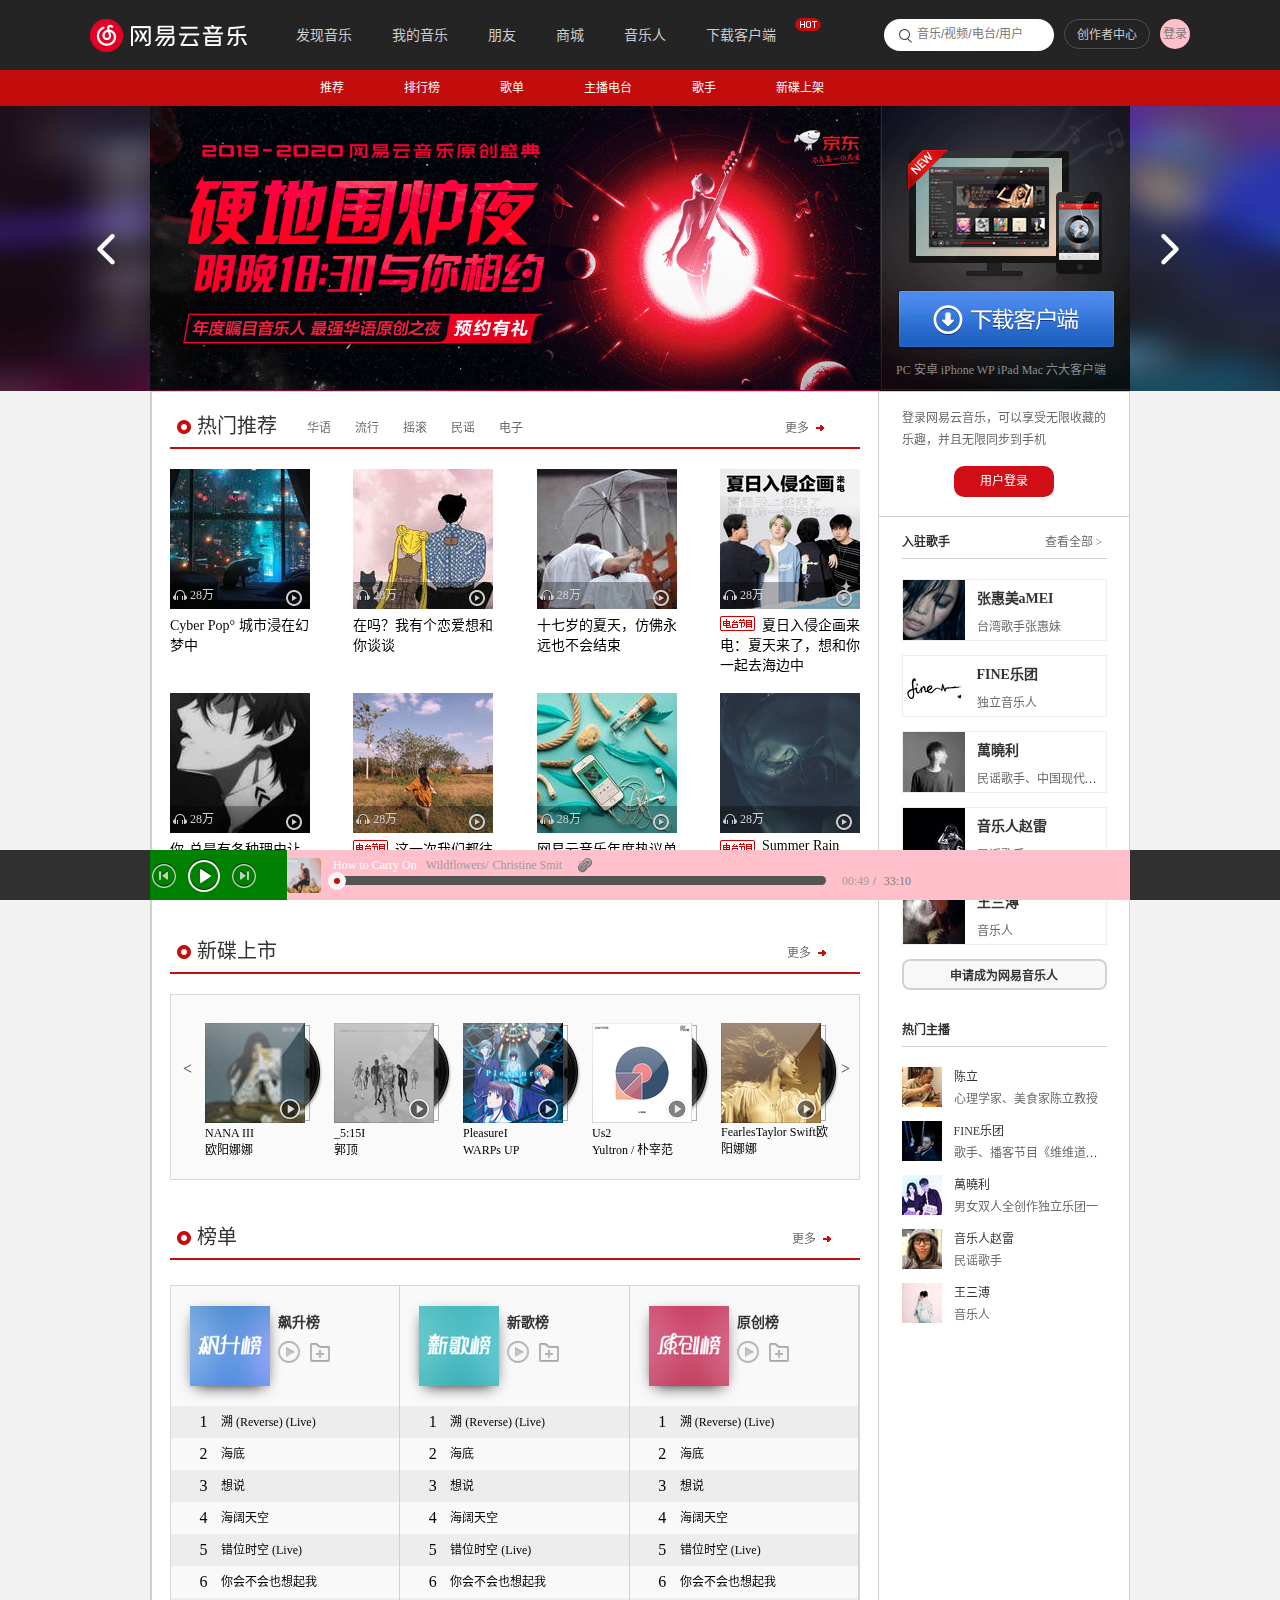
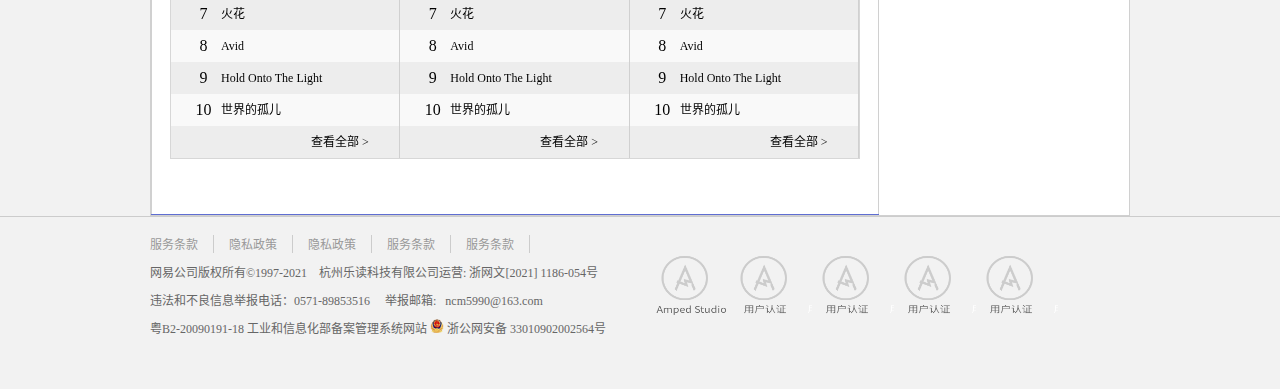
==== commit f086134a: "2021/5/12" ====
--- a/index.html
+++ b/index.html
@@ -9,13 +9,13 @@
     <link rel="stylesheet" href="css/index.css">
     <link rel="stylesheet" href="css/base.css">
     <link rel="stylesheet" href="css/common.css">
+    <link rel="stylesheet" href="css/songs.css">
     <script src="js/AJAX.js"></script>
     <!-- 引入动画js文件 -->
     <script src="js/animate.js"></script>
     <!-- 引入轮播图js文件 -->
     <script src="js/index.js"></script>
     <script src="js/banner.js"></script>
-
     <style>
 
     </style>
@@ -40,7 +40,47 @@
             <div>
                 <div class="search">
                     <i></i>
-                    <input type="text" placeholder="音乐/视频/电台/用户">
+                    <input type="text" placeholder="音乐/视频/电台/用户" id="search-input">
+                    <div class="search-hid">
+                        <div class="relate-user">搜'<span id="relate-user"></span>'相关用户 &gt;</div>
+                        <div class="relate-song">
+                            <span>
+                                <i></i>
+                                单曲</span>
+                            <ul id="relate-song">
+                                <!-- <li>爱就一个字-王赫野 </li>
+                               <li>爱就一个字-王赫野 </li>
+                               <li>爱就一个字-王赫野 </li>
+                               <li>爱就一个字-王赫野 </li> -->
+                            </ul>
+                        </div>
+                        <div class="relate-singer">
+                            <span>
+                                <i></i>
+                                歌手</span>
+                            <ul id="relate-singer">
+                                <!-- <Li>hhhhhh</Li> -->
+                            </ul>
+                        </div>
+                        <div class="relate-ablum">
+                            <span>
+                                <i></i>
+                                专辑</span>
+                            <ul id="relate-ablum">
+                                <!-- <li>ddddddd</li>
+                                <li>wesecffwe</li> -->
+                            </ul>
+                        </div>
+                        <div class="relate-playlists">
+                            <span>
+                                <i></i>
+                                歌单</span>
+                            <ul id="relate-playlists">
+                                <!-- <li>当事人色粉</li>
+                                <li>设法分为</li> -->
+                            </ul>
+                        </div>
+                    </div>
                     <span></span>
                 </div>
                 <a href="#">创作者中心</a>
@@ -72,70 +112,7 @@
         <!-- 登录框制作结束 -->
     </div>
     <!-- <iframe src="phonenumberLoad.html" frameborder="0" scrolling="no" id="loadByPhone" name="wee"></iframe> -->
-    <!-- 手机号登录 -->
-    <div class="phone-content">
-        <!--1、 输入手机号码与密码，并验证是否正确 -->
-        <div class="load-main">
-            <div class="load-head">登录
-                <span class="load-close">+</span>
-            </div>
-            <div class="phonenum-load">
-                <div class="number">
-                    <div class="countrycode"></div>
-                    <div class="phone-number">
-                        <input type="text" placeholder="请输入手机号" id="user-phone">
-                    </div>
-                </div>
-                <div class="phone-password">
-                    <input type="password" placeholder="请输入密码" id="user-password">
-                </div>
-                <!-- 密码或账号输入错误时提示 -->
-                <div class="load-error">
-                    <i></i>
-                    <span class="load-errortip">请输入正确的密码</span>
-                </div>
-                <div class="other">
-                    <input type="checkbox">
-                    <span>自动登录</span>
-                    <a href="#">忘记密码?</a>
-                </div>
-                <div class="phone-submit"><a href="javascript:;">登录</a></div>
-            </div>
-            <div class="load-othertype">
-                <a href="#">&lt;其他登录方式</a>
-                <a href="#">没有账号？免费注册&gt;</a>
-            </div>
-        </div>
-        <!-- 2、手机号码密码都正确后，提示发送验证码 -->
-        <div class="send-checknum">
-            <div class="check-head">网易云音乐
-                <span class="load-close">+</span>
-            </div>
-            <div class="check-tip">
-                <div class="check-icon"></div>
-                <p>由于你在非受信任的设备上登录，需要进行短信验证
-                    <span>111</span>
-                </p>
-                <div class="check-text">通过短信验证身份</div>
-            </div>
-        </div>
-        <!-- 3、输入验证码并验证 -->
-        <div class="send-finish">
-            <div class="send-head">网易云音乐
-                <span class="load-close">+</span>
-            </div>
-            <div class="send-tip">
-                <p>你的手机号: <span></span></p>
-                <p>为了安全，我们会给你发送短信验证码</p>
-                <div class="checknumber">
-                    <input type="text"><input type="text"><input type="text"><input type="text">
-                </div>
-                <a href="#">重新发送</a>
-                <div class="phone-finish">完成</div>
-            </div>
-
-        </div>
-    </div>
+   
     <!-- 1、 头部制作部分结束 -->
 
     <!-- 2、nav 部分开始 -->
@@ -445,7 +422,7 @@
                         <div class="record-hotSong">
                             <div class="record-head">
                                 <a href=""><img src="imgs/record-hot.jpg" alt=""></a>
-                                <p>新歌榜</p>
+                                <p>飙升榜</p>
                                 <a href="#" id="record-play"></a><a href="#" id="record-collect"></a>
                             </div>
                             <div class="record-song">
@@ -509,7 +486,7 @@
                         <div class="record-newSong">
                             <div class="record-head">
                                 <a href=""><img src="imgs/record-new.jpg" alt=""></a>
-                                <p>飙升榜</p>
+                                <p>新歌榜</p>
                                 <a href="#" id="record-play"></a><a href="#" id="record-collect"></a>
                             </div>
                             <div class="record-song">
@@ -643,32 +620,32 @@
             <div class="load" id="user-inf">
                 <div class="unload">
                     <span>登录网易云音乐，可以享受无限收藏的乐趣，并且无限同步到手机</span>
-                <a href="#">用户登录</a>
-                </div>
-               <div class="user-hid">
-                <div class="user-personinf">
-                    <img src="imgs/109951163196264890.jpg" alt="">
-                    <p>哦哦哦i1803</p>
-                    <span>lv.7</span>
-                    <a href="javascript:;">签到</a>
-                </div>
-                <div class="user-detail">
-                    <ul id="user-detail-ul">
-                        <li>
-                            <p>0</p>
-                            <span>动态</span>
-                        </li>
-                        <li>
-                            <p>4</p>
-                            <span>关注</span>
-                        </li>
-                        <li>
-                            <p>1</p>
-                            <span>粉丝</span>
-                        </li>
-                    </ul>
-                </div>
-               </div>
+                    <a href="#">用户登录</a>
+                </div>
+                <div class="user-hid">
+                    <div class="user-personinf">
+                        <img src="imgs/109951163196264890.jpg" alt="">
+                        <p>哦哦哦i1803</p>
+                        <span>lv.7</span>
+                        <a href="javascript:;">签到</a>
+                    </div>
+                    <div class="user-detail">
+                        <ul id="user-detail-ul">
+                            <li>
+                                <p>0</p>
+                                <span>动态</span>
+                            </li>
+                            <li>
+                                <p>4</p>
+                                <span>关注</span>
+                            </li>
+                            <li>
+                                <p>1</p>
+                                <span>粉丝</span>
+                            </li>
+                        </ul>
+                    </div>
+                </div>
             </div>
             <div class="sort-center">
                 <div class="gesho">
@@ -809,7 +786,7 @@
                     href="javascript:;"></a></div>
             <div class="play-middle">
                 <a href="javascript:;"><img src="imgs/play-songImg.jpg" alt=""></a>
-                <a href="songs.html" class="hid-songname">How to Carry On</a>
+                <a href="javascript" class="hid-songname">How to Carry On</a>
                 <a href="javascript:;">Wildflowers/</a>
                 <a href="javascript:;">Christine Smit</a>
                 <a href="javascript:;">3</a>
@@ -823,6 +800,10 @@
         </div>
     </div>
     <!-- 6、隐藏的播放设置部分结束 -->
+
+  
+
+
     <audio></audio>
 </body>
 
--- a/css/index.css
+++ b/css/index.css
@@ -17,280 +17,6 @@
 
 /* 登录部分开始 */
 
-/* 手机号登录 */
-
-.phone-content {
-    position: relative;
-    /* top: 100px; */
-}
-
-.load-main,
-.send-checknum,
-.send-finish {
-    position: absolute;
-    top: 50%;
-    left: 50%;
-    transform: translateX(-50%);
-    z-index: 999;
-    overflow: hidden;
-    width: 530px;
-    height: 345px;
-    color: #666;
-    font-size: 12px;
-    border-radius: 4px;
-    box-shadow: 0 0 5px -1px;
-    background-color: #fff;
-}
-
-.send-checknum {
-    display: none;
-}
-
-.send-finish  {
-    display: none;
-}
-
-.load-main .load-head,
-.send-checknum .check-head,
-.send-finish .send-head {
-    width: 530px;
-    height: 38px;
-    color: #fff;
-    font-size: 14px;
-    font-weight: 700;
-    line-height: 38px;
-    padding-left: 20px;
-
-    background-color: #2d2d2d;;
-}
-
-.load-close {
-    float: right;
-    margin-right: 8px;
-    color: #ccc;
-    font-size: 25px;
-    transform: rotate(45deg);
-}
-
-.load-close:hover {
-    cursor: pointer;
-}
-
-.load-main .phonenum-load {
-    overflow: hidden;
-    margin: 0 auto;
-    width: 220px;
-    height: 224px;
-}
-
-.load-main .phonenum-load .number {
-    display: flex;
-    margin-top: 32px;
-    width: 220px;
-    height: 32px;
-    border: 1px solid #ccc;
-    background-color: pink;
-}
-
-.load-main .phonenum-load .number .countrycode {
-    width: 44px;
-    height: 32px;
-}
-
-.load-main .phonenum-load .number .phone-number {
-    flex: 1;
-}
-
-.load-main .phonenum-load .number .phone-number input {
-    width: 100%;
-    height: 100%;
-    padding: 5px 12px;
-    font-size: 12px;
-}
-
-.load-main .phonenum-load .phone-password {
-    margin-top: 15px;
-    margin-bottom: 12px;
-    width: 220px;
-    height: 32px;
-    border: 1px solid #ccc;
-}
-
-.load-main .phonenum-load .phone-password input {
-    width: 100%;
-    height: 100%;
-    padding: 5px 12px;
-    font-size: 12px;
-}
-
-.load-main .phonenum-load .load-error {
-    display: none;
-    margin-top: -6px;
-    margin-bottom: 6px;
-}
-
-.load-main .phonenum-load .load-error .load-errortip {
-    padding-top: 2px;
-    color: red;
-    font-size: 12px;
-
-}
-
-.load-main .phonenum-load .load-error i{
-    display: inline-block;
-    width: 14px;
-    height: 14px;
-    vertical-align: middle;
-    background:url(../imgs/icon.png) no-repeat -50px -270px;;
-}
-
-.load-main .phonenum-load .other input {
-    vertical-align: middle;
-}
-
-.load-main .phonenum-load .other span {
-    margin-left: 10px;
-    vertical-align: middle;
-}
-
-.load-main .phonenum-load .other a {
-    float: right;
-    margin-right: 5px;
-    vertical-align: middle;
-    color: #666;
-}
-
-.load-main .phonenum-load .other a:hover {
-    text-decoration: underline;
-}
-
-.load-main .phonenum-load .phone-submit {
-    margin-top: 24px;
-    width: 100%;
-    height: 31px;
-    line-height: 31px;
-    text-align: center;
-    border-radius: 6px;
-    background-color: #2979c7;
-}
-
-.load-main .phonenum-load .phone-submit a {
-    color: #fff;
-    font-weight: 600;
-}
-
-.load-main .phonenum-load .phone-submit:hover,
-.phone-content .send-finish .send-tip .phone-finish:hover,
-.phone-content .send-checknum .check-tip .check-text:hover {
-    filter: brightness(110%);
-    cursor: pointer;
-}
-
-.load-main .load-othertype {
-    margin-top: 30px;
-    width: 530px;
-    height: 50px;
-    line-height: 50px;
- 
-    border-top: 1px solid #ccc;
-    background-color: #f7f7f7;;
-}
-
-.load-main .load-othertype a:first-child {
-    margin-left: 30px;
-    color: #0c72c3;
-}
-
-.load-main .load-othertype a:nth-child(2) {
-    float: right;
-    margin-right: 30px;
-    color: #999;
-}
-
-.phone-content .send-checknum {
-    width: 530px;
-    height: 330px;
-}
-
-.phone-content .send-checknum .check-tip {
-    overflow: hidden;
-    margin: 0 auto;
-    width: 220px;
-    height: 290px;
-    text-align: center;
-    background-color: #fff;
-}
-
-.phone-content .send-checknum .check-tip .check-icon {
-    margin: 32px auto 18px auto;
-    width: 94px;
-    height: 90px;
-    background: url(../imgs/pic_default.png) no-repeat;
-    background-size: contain;
-}
-
-.phone-content .send-checknum .check-tip .check-text {
-    margin: 20px auto 0 auto;
-    width: 100%;
-    height: 30px;
-    line-height: 30px;
-    color: #fff;
-    border-radius: 6px;
-    background-color: #2979c7;
-}
-
-.phone-content .send-finish {
-    width: 530px;
-    height: 270px;
-    border-radius: 6px;
-    box-shadow: 0 0 5px -1px;
-    background-color: #fff;
-} 
-
-.phone-content .send-finish .send-tip {
-    margin: 0 auto;
-    padding-top: 25px;
-    width: 220px;
-    height: 228px;
-    font-size: 12px;
-    color: #666;
-}
-
-.phone-content .send-finish .send-tip p {
-    margin-bottom: 6px;
-}
-
-.phone-content .send-finish .send-tip .checknumber {
-    margin-top: 24px;
-}
-
-.phone-content .send-finish .send-tip .checknumber input {
-    float: left;
-    margin-right: 5px;
-    padding-left: 10px;
-    width: 50px;
-    height: 30px;
-    border-bottom: 2px solid #ccc;
-}
-
-.phone-content .send-finish .send-tip>a {
-    float: right;
-    margin-top: 10px;
-    margin-bottom: 12px;
-    color: #0c72c3;
-}
-
-.phone-content .send-finish .send-tip .phone-finish { 
-    width: 100%;
-    height: 30px;
-    /* 清除浮动 */
-    clear: both;
-    line-height: 30px;
-    text-align: center;
-    border-radius: 6px;
-    color: #fff;
-    background-color: #2979c7;
-}
 
 /* 登录部分结束 */
 
@@ -457,7 +183,7 @@
 
 /* 4、主体内容部分开始 */
 
-.content {
+body>.content {
     display: flex;
     margin: 0 auto;
     width: 980px;
@@ -1170,3 +896,13 @@
 
 /* 4、主体内容部分结束 */
 
+/* 5、 歌曲播放部分 */
+.music {
+    position: absolute;
+    display: none;
+    top: 106px;
+    z-index: 999;
+    width: 100%;
+    height: 600px;
+    background-color: #fff;
+}--- a/css/common.css
+++ b/css/common.css
@@ -1,15 +1,11 @@
 @font-face {
     font-family: 'icomoon';
-    src:  url('../fonts/icomoon.eot?4gb7w');
-    src:  url('../fonts/icomoon.eot?4gb7w#iefix') format('embedded-opentype'),
-      url('../fonts/icomoon.ttf?4gb7w') format('truetype'),
-      url('../fonts/icomoon.woff?4gb7w') format('woff'),
-      url('../fonts/icomoon.svg?4gb7w#icomoon') format('svg');
+    src: url('../fonts/icomoon.eot?4gb7w');
+    src: url('../fonts/icomoon.eot?4gb7w#iefix') format('embedded-opentype'), url('../fonts/icomoon.ttf?4gb7w') format('truetype'), url('../fonts/icomoon.woff?4gb7w') format('woff'), url('../fonts/icomoon.svg?4gb7w#icomoon') format('svg');
     font-weight: normal;
     font-style: normal;
     font-display: block;
-  }
-  
+}
 
 body {
     background-color: #f2f2f2;
@@ -86,7 +82,7 @@
     background-color: #fff;
 }
 
-header>div .search i {
+header>div .search>i {
     position: absolute;
     top: 7px;
     left: 12px;
@@ -118,6 +114,150 @@
     height: 30px;
     font-size: 12px;
 }
+
+
+/* 隐藏的搜索信息 */
+header>div .search .search-hid {
+    display: none;
+    position: absolute;
+    top: 35px;
+    left: 0;
+    z-index: 999;
+    width: 240px;
+    /* height: 303px; */
+    border: 1px solid #ccc;
+    border-radius: 6px;
+    background-color: #fff;
+}
+
+header>div .search .search-hid .relate-user {
+    width: 100%;
+    height: 40px;
+    line-height: 40px;
+    padding-left: 8px;
+    color: #666;
+    border-bottom: 1px solid #ccc;
+}
+
+header>div .search .search-hid .relate-song {
+    display: flex;
+    width: 100%;
+    /* height: 110px; */
+}
+
+header>div .search .search-hid .relate-song span,
+header>div .search .search-hid .relate-singer span,
+header>div .search .search-hid .relate-ablum span,
+header>div .search .search-hid .relate-playlists span {
+    padding: 8px 0 0 10px;
+    width: 54px;
+    line-height:normal;
+}
+
+header>div .search .search-hid .relate-song span i {
+    display: inline-block;
+    width: 14px;
+    height: 15px;
+    background: url(../imgs/icon.png) no-repeat -35px -300px;
+}
+
+header>div .search .search-hid .relate-song ul {
+    flex: 1;
+    border: 1px solid #ccc;
+}
+
+header>div .search .search-hid .relate-song ul li {
+    width: 182px;
+    height: 28px;
+    line-height: 28px;
+    padding: 5px 0 5px 8px;
+      /* 以下三行代码实现文本溢出是显示省略号的效果 */
+      overflow: hidden;
+      white-space:nowrap;
+      text-overflow: ellipsis;
+}
+
+header>div .search .search-hid  ul li:hover {
+    background-color: #ccc;
+    cursor: pointer;
+}
+
+header>div .search .search-hid .relate-singer {
+    display: flex;
+    width: 100%;
+    /* height: 32px; */
+}
+
+header>div .search .search-hid .relate-singer span i {
+    display: inline-block;
+    width: 14px;
+    height: 15px;
+    background: url(../imgs/icon.png) no-repeat -50px -300px;
+}
+
+header>div .search .search-hid .relate-singer ul {
+    flex: 1;
+    border-left: 1px solid #ccc;
+    line-height: 32px;
+    background-color: #f9f8f8;
+}
+
+
+header>div .search .search-hid .relate-ablum {
+    display: flex;
+    width: 100%;
+    /* height: 60px; */
+}
+
+header>div .search .search-hid .relate-ablum i{
+    display: inline-block;
+    width: 14px;
+    height: 15px;
+    background: url(../imgs/icon.png) no-repeat -35px -320px;
+}
+
+header>div .search .search-hid .relate-ablum ul {
+    flex: 1;
+    border: 1px solid #ccc;
+}
+
+header>div .search .search-hid .relate-ablum ul li,
+header>div .search .search-hid .relate-playlists ul li,
+header>div .search .search-hid .relate-singer ul li{
+    width: 182px;
+    height: 28px;
+    padding: 5px 0 5px 8px;
+    line-height: 28px;
+      /* 以下三行代码实现文本溢出是显示省略号的效果 */
+      overflow: hidden;
+      white-space:nowrap;
+      text-overflow: ellipsis;
+}
+
+header>div .search .search-hid .relate-playlists {
+    display: flex;
+    width: 100%;
+    /* height: 60px; */
+}
+
+header>div .search .search-hid .relate-playlists span i {
+    display: inline-block;
+    width: 14px;
+    height: 15px;
+    background: url(../imgs/icon.png) no-repeat -50px -320px;
+}
+
+header>div .search .search-hid .relate-playlists ul {
+    flex: 1;
+    border: 1px solid #ccc;
+    background-color: #f9f8f8;
+}
+
+
+
+
+
+
 
 header>div a:nth-child(2) {
     margin: 19px 10px 0 10px;
--- a/css/songs.css
+++ b/css/songs.css
@@ -0,0 +1,243 @@
+
+@font-face {
+    font-family: 'icomoon';
+    src:  url('../fonts/icomoon.eot?4gb7w');
+    src:  url('../fonts/icomoon.eot?4gb7w#iefix') format('embedded-opentype'),
+      url('../fonts/icomoon.ttf?4gb7w') format('truetype'),
+      url('../fonts/icomoon.woff?4gb7w') format('woff'),
+      url('../fonts/icomoon.svg?4gb7w#icomoon') format('svg');
+    font-weight: normal;
+    font-style: normal;
+    font-display: block;
+  }
+  
+
+
+.content {
+    position: relative;
+    overflow: hidden;
+    margin-top: -1px;
+    height: 600px;
+    /* background: url(../imgs/u=1011613694\,3558038977&fm=26&gp=0.jpg) no-repeat;
+    background-size: 980px 1000px;
+    filter: blur(1px) brightness(90%) opacity(90%); */
+    /* background-color: #020913; */
+    /* filter: blur(1px) brightness(90%) opacity(90%);
+    background: repeating-linear-gradient(#ec410c, #e68014); */
+    /* background-c #1a2944; */
+    filter: brightness(102%);
+    background: -webkit-linear-gradient(top, #bd2658, #5d6cce);
+}
+
+/* 歌曲封面 */
+
+.content .song-picture {
+    position: absolute;
+    top: 190px;
+    left: 280px;
+    width: 180px;
+    height: 180px;
+    border-radius: 50%;
+    background-color: green;
+}
+
+.content .song-picture img {
+    width: 180px;
+    height: 180px;
+    filter: brightness(80%) blur(.5px);
+    border-radius: 50%;
+}
+
+.content .lyric {
+    float: right;
+    position: relative;
+    overflow: scroll;
+    margin: -40px 60px 0 0;
+    width: 400px;
+    height: 450px;
+    color: #ccc;
+    font-size: 12px;
+    /* overflow-y: hidden; */
+    overflow-x: hidden;
+    line-height: 28px;
+    text-align: center;
+}
+
+::-webkit-scrollbar {
+    width: 0;
+    height: 0;
+    /* background: red; */
+}
+
+.content .lyric p:hover {
+    cursor: pointer;
+}
+
+.content .songName {
+    margin: 80px 0 0 30px;
+    font-size: 14px;
+    font-weight: 700;
+    color: #ccc;
+}
+
+.content .singerName {
+    font-size: 12px;
+    margin: 10px 0 0 55px;
+    color: rgb(205, 149, 165);
+    font-weight: 600;
+}
+
+.content .music-icon {
+    overflow: hidden;
+    margin: 300px 0 0 57px;
+    width: 80px;
+    /* width: 460px; */
+    height: 80px;
+    border-radius: 40px;
+    filter: brightness(80%);
+    transition: all .8s;
+    /* background: -webkit-linear-gradient(left, #E2B0FF, #9F44D3); */
+    background-color: rgba(41, 61, 238, 0.2);
+}
+
+.content .music-icon:hover {
+    width: 460px;
+    cursor: pointer;
+}
+
+.content .music-icon img {
+    float: left;
+    width: 80px;
+    height: 80px;
+    vertical-align: middle;
+    border-radius: 50%;
+}
+
+/* 歌曲进度条部分 */
+.content .music-icon .music-set {
+    display: flex;
+    margin-top: 30px;
+   margin-left: 100px;
+   /* padding-top: 30px; */
+    width: 300px;
+    height: 30px;
+    line-height: 30px;
+    vertical-align: middle;
+    /* background-color: red; */
+}
+
+.content .music-icon .music-set .voice {
+    display: flex;
+    color: #fff;
+}
+
+.content .music-icon .music-set .voice a {
+    color: #fff;
+    margin-right: -2px;
+}
+
+.content .music-icon .music-set .voice a:nth-child(1)::before {
+    font-family: 'icomoon';
+    content: '\ea28';
+}
+
+.content .music-icon .music-set .voice a:nth-child(3)::before {
+    font-family: 'icomoon';
+    content: '\ea26';
+}
+
+.content .music-icon .music-set .voice .voice-progress {
+   position: relative;;
+    margin: auto 6px auto 2px;
+    width: 60px;
+    height: 5px;
+    border-radius: 2.5px;
+    background-color: #5c4169;
+}
+
+.content .music-icon .music-set .voice .voice-progress .now-voice-progress {
+   position: absolute;
+    top: 0; 
+   width: 60px;
+    height: 5px;
+    border-radius: 2.5px;
+    background-color: #6646a1;
+}
+
+
+.content .music-icon .music-set .music-play {
+    display: flex;
+    margin-left: 30px;
+}
+
+.content .music-icon .music-set .music-play a {
+    color: #fff;
+    margin-right: 10px;
+}
+
+.content .music-icon .music-set .music-play a:nth-child(1)::before {
+    font-family: 'icomoon';
+    content: '\ea1f';
+}
+
+.content .music-icon .music-set .music-play a:nth-child(2)::before {
+    font-family: 'icomoon';
+    content: '\ea1c';
+    font-size: 24px;
+}
+
+.content .music-icon .music-set .music-play a:nth-child(3)::before {
+    font-family: 'icomoon';
+    content: '\ea20';
+}
+
+.content .music-icon .music-set .otherset {
+    display: flex;
+    margin-left: 20px;
+}
+
+.content .music-icon .music-set .otherset a {
+    color: #fff;
+    margin-right: 10px;
+}
+
+.content .music-icon .music-set .otherset a:nth-child(1)::before{
+    font-family: 'icomoon';
+    content: '\ea2d';
+}
+
+.content .music-icon .music-set .otherset a:nth-child(2)::before{
+    font-family: 'icomoon';
+    content: '\ea30';
+}
+
+.content .music-icon .music-time {
+    display: flex;
+    margin-left: 100px;
+    width: 250px;
+    color: #fff;
+    font-size: 12px;
+    justify-content: space-between;
+}
+
+
+
+
+
+
+
+
+/* .content .music-icon:hover {
+    width: 200px;
+} */
+
+.content .music-word {
+    margin: 35px 0 0 57px;
+    font-size: 12px;
+    letter-spacing: 2px;
+    font-weight: 700;
+    color: #aecbee;
+    ;
+}
+
+
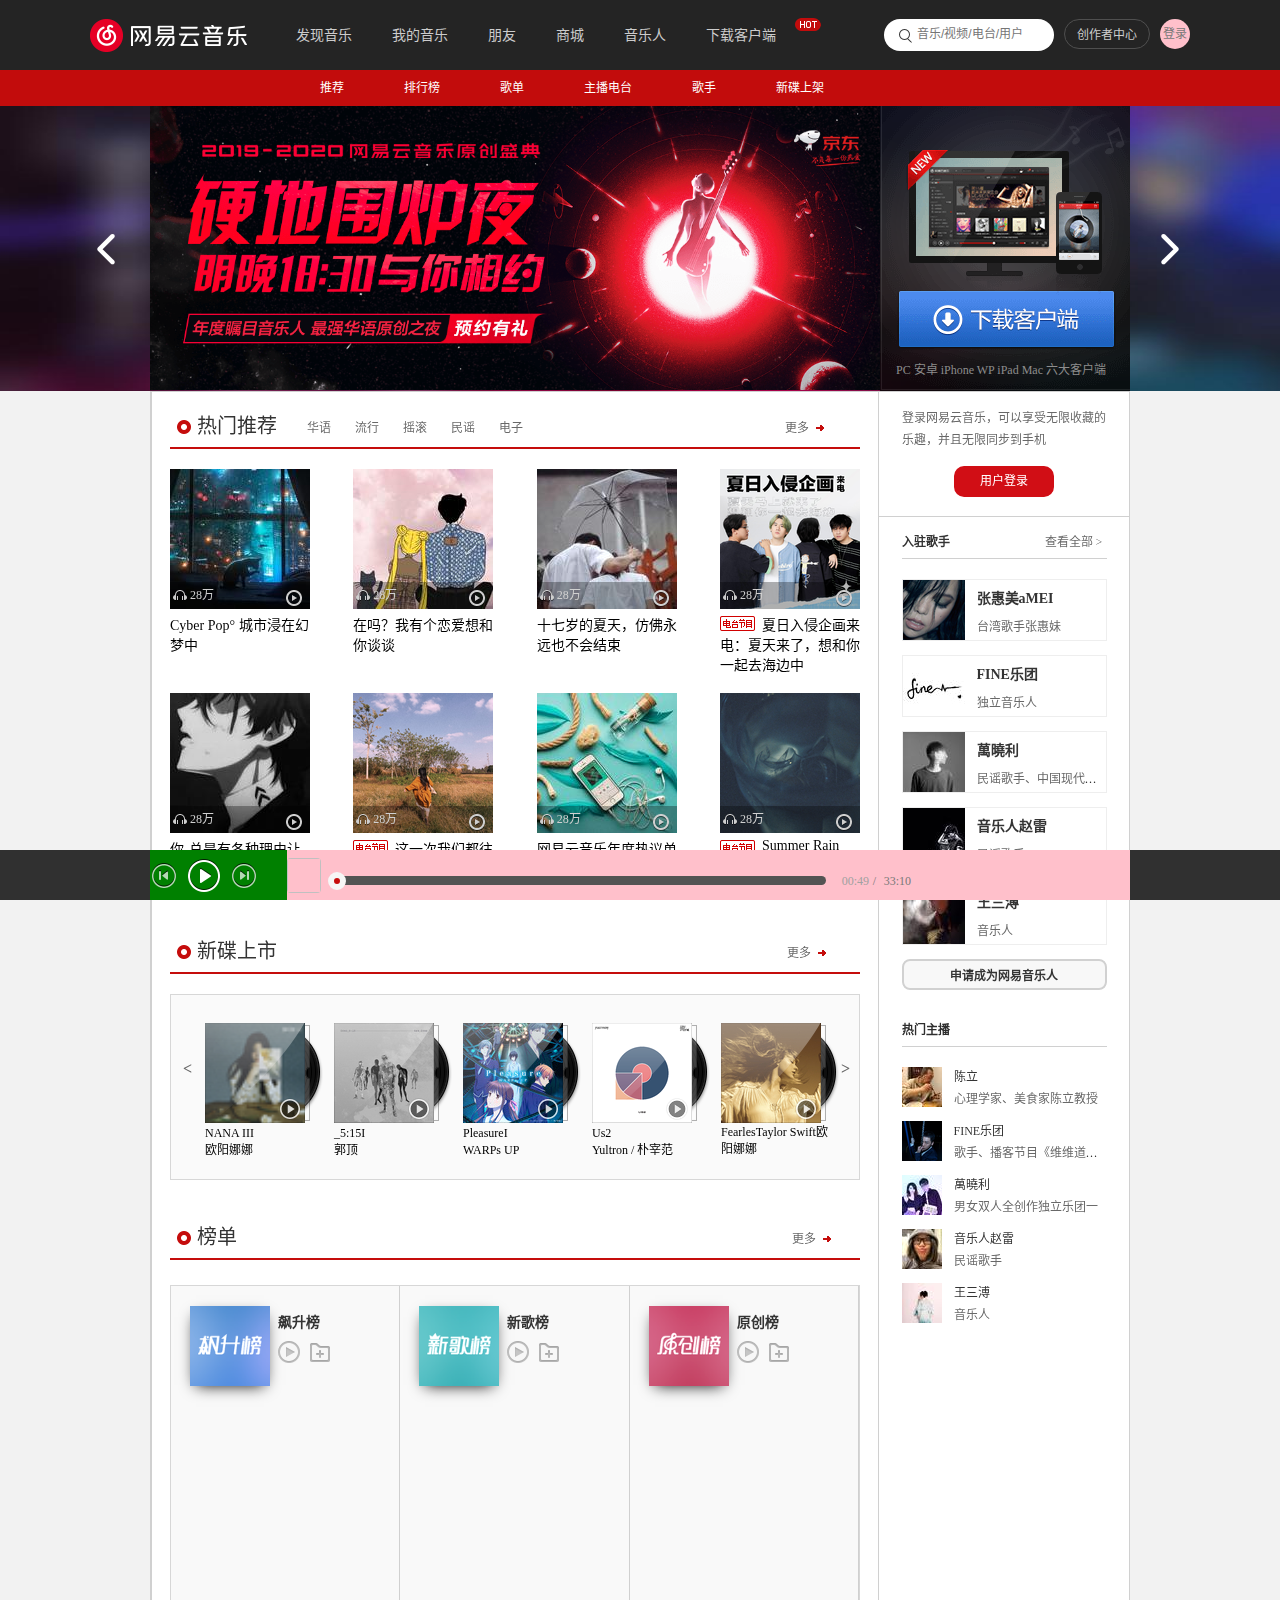
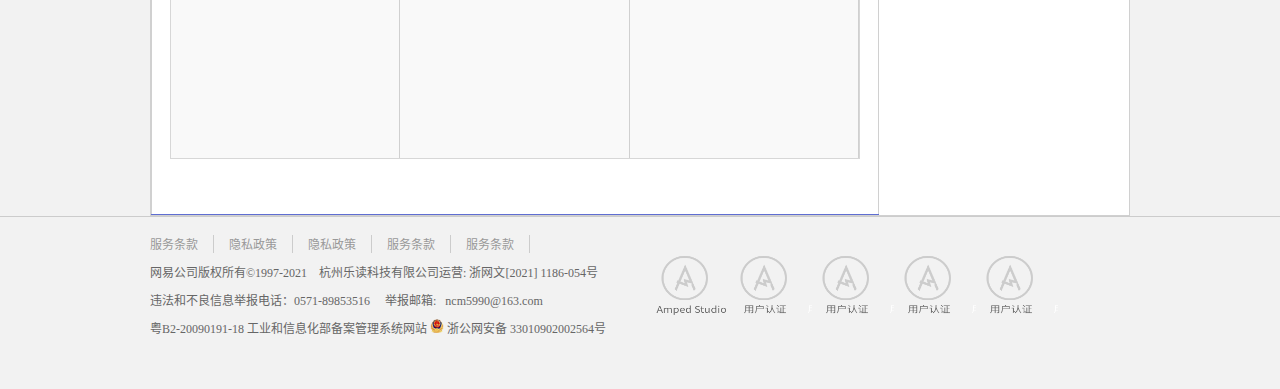
==== commit 0a3e152c: "2021/5/14" ====
--- a/index.html
+++ b/index.html
@@ -10,12 +10,13 @@
     <link rel="stylesheet" href="css/base.css">
     <link rel="stylesheet" href="css/common.css">
     <link rel="stylesheet" href="css/songs.css">
-    <script src="js/AJAX.js"></script>
+    <!-- <script src="js/AJAX.js"></script> -->
+    <script src="js/common.js"></script>
     <!-- 引入动画js文件 -->
     <script src="js/animate.js"></script>
     <!-- 引入轮播图js文件 -->
+    <script src="js/banner.js"></script>
     <script src="js/index.js"></script>
-    <script src="js/banner.js"></script>
     <style>
 
     </style>
@@ -48,10 +49,6 @@
                                 <i></i>
                                 单曲</span>
                             <ul id="relate-song">
-                                <!-- <li>爱就一个字-王赫野 </li>
-                               <li>爱就一个字-王赫野 </li>
-                               <li>爱就一个字-王赫野 </li>
-                               <li>爱就一个字-王赫野 </li> -->
                             </ul>
                         </div>
                         <div class="relate-singer">
@@ -59,7 +56,6 @@
                                 <i></i>
                                 歌手</span>
                             <ul id="relate-singer">
-                                <!-- <Li>hhhhhh</Li> -->
                             </ul>
                         </div>
                         <div class="relate-ablum">
@@ -67,8 +63,6 @@
                                 <i></i>
                                 专辑</span>
                             <ul id="relate-ablum">
-                                <!-- <li>ddddddd</li>
-                                <li>wesecffwe</li> -->
                             </ul>
                         </div>
                         <div class="relate-playlists">
@@ -76,40 +70,29 @@
                                 <i></i>
                                 歌单</span>
                             <ul id="relate-playlists">
-                                <!-- <li>当事人色粉</li>
-                                <li>设法分为</li> -->
                             </ul>
                         </div>
                     </div>
                     <span></span>
                 </div>
                 <a href="#">创作者中心</a>
-                <div class="open-load">登录</div>
+                <div class="open-load">登录
+                        <!-- <div class="hid-userinf">
+                            <ul>
+                                <li>我的主页</li>
+                                <li>我的消息</li>
+                                <li>我的等级</li>
+                                <li>VIP会员</li>
+                                <li>个人设置</li>
+                                <li>实名认证</li>
+                                <li>退出</li>
+                            </ul>
+                        </div>  -->
+                </div>
 
             </div>
         </header>
-        <!-- 登录框制作开始 -->
-
-
-        <!-- 二维码登录 -->
-        <!-- <div class="load-main">
-            <div class="load-head">登录</div>
-            <div class="erweima">
-                <div class="phone"></div>
-                <div class="load-erweima">
-                    <p>二维码登录</p>
-                <div class="picture-erweima"></div>
-                <span>使用<a href="#">网易云音乐app</a>扫码登录</span>
-                </div>
-            </div>
-            <div class="load-other">
-                <a href="#">选择其他登录方式</a>
-            </div>
-        </div> -->
-
-
-
-        <!-- 登录框制作结束 -->
+      
     </div>
     <!-- <iframe src="phonenumberLoad.html" frameborder="0" scrolling="no" id="loadByPhone" name="wee"></iframe> -->
    
@@ -426,61 +409,7 @@
                                 <a href="#" id="record-play"></a><a href="#" id="record-collect"></a>
                             </div>
                             <div class="record-song">
-                                <ul class="hotsong-playlist-ul">
-                                    <li>
-                                        <span>1</span><em><a class="songname">溯 (Reverse) (Live)</a></em>
-                                        <div><a href="javascript:;" id="songPlay" data-songId="1500886499"></a><a
-                                                href="javascript:;"></a><a href="javascript:;"></a></div>
-                                    </li>
-                                    <li>
-                                        <span>2</span><em><a href="#" class="songname">海底</a></em>
-                                        <div><a href="javascript:;" id="songPlay" data-songId="1426649237"></a><a
-                                                href="javascript:;"></a><a href="javascript:;"></a></div>
-                                    </li>
-                                    <li>
-                                        <span>3</span><em><a href="#" class="songname">想说</a></em>
-                                        <div><a href="javascript:;" id="songPlay" data-songId="1483221816"></a><a
-                                                href="javascript:;"></a><a href="javascript:;"></a></div>
-                                    </li>
-                                    <li>
-                                        <span>4</span><em><a href="#" class="songname">海阔天空</a></em>
-                                        <div><a href="javascript:;" id="songPlay" data-songId="346089"></a><a
-                                                href="javascript:;"></a><a href="javascript:;"></a></div>
-                                    </li>
-                                    <li>
-                                        <span>5</span><em><a href="#" class="songname">错位时空 (Live)</a></em>
-                                        <div><a href="javascript:;" id="songPlay" data-songId="1808492017"></a><a
-                                                href="javascript:;"></a><a href="javascript:;"></a></div>
-                                    </li>
-                                    <li>
-                                        <span>6</span><em><a href="#" class="songname">你会不会也想起我</a></em>
-                                        <div><a href="javascript:;" id="songPlay" data-songId="1839454163"></a><a
-                                                href="javascript:;"></a><a href="javascript:;"></a></div>
-                                    </li>
-                                    <li>
-                                        <span>7</span><em><a href="#" class="songname">火花</a></em>
-                                        <div><a href="javascript:;" id="songPlay" data-songId="1811118551"></a><a
-                                                href="javascript:;"></a><a href="javascript:;"></a></div>
-                                    </li>
-                                    <li>
-                                        <span>8</span><em><a href="#" class="songname">Avid</a></em>
-                                        <div><a href="javascript:;" id="songPlay" data-songId="1835951859"></a><a
-                                                href="javascript:;"></a><a href="javascript:;"></a></div>
-                                    </li>
-                                    <li>
-                                        <span>9</span><em><a href="#" class="songname">Hold Onto The Light</a></em>
-                                        <div><a href="javascript:;" id="songPlay" data-songId="1839205789"></a><a
-                                                href="javascript:;"></a><a href="javascript:;"></a></div>
-                                    </li>
-                                    <li>
-                                        <span>10</span><em><a href="#" class="songname">世界的孤儿</a></em>
-                                        <div><a href="javascript:;" id="songPlay" data-songId="1839698566"></a><a
-                                                href="javascript:;"></a><a href="javascript:;"></a></div>
-                                    </li>
-                                    <li class="record-liLast">
-                                        <a href="#">查看全部 &gt;</a>
-                                    </li>
-                                </ul>
+                                <ul class="hotsong-playlist-ul"></ul>
                             </div>
                         </div>
                         <div class="record-newSong">
@@ -490,61 +419,7 @@
                                 <a href="#" id="record-play"></a><a href="#" id="record-collect"></a>
                             </div>
                             <div class="record-song">
-                                <ul class="newsong-playlist-ul">
-                                    <li>
-                                        <span>1</span><em><a href="#" class="songname">溯 (Reverse) (Live)</a></em>
-                                        <div><a href="javascript:;" id="songPlay" data-songId="1500886499"></a><a
-                                                href="javascript:;"></a><a href="javascript:;"></a></div>
-                                    </li>
-                                    <li>
-                                        <span>2</span><em><a href="#" class="songname">海底</a></em>
-                                        <div><a href="javascript:;" id="songPlay" data-songId="1426649237"></a><a
-                                                href="javascript:;"></a><a href="javascript:;"></a></div>
-                                    </li>
-                                    <li>
-                                        <span>3</span><em><a href="#" class="songname">想说</a></em>
-                                        <div><a href="javascript:;" id="songPlay" data-songId="1483221816"></a><a
-                                                href="javascript:;"></a><a href="javascript:;"></a></div>
-                                    </li>
-                                    <li>
-                                        <span>4</span><em><a href="#" class="songname">海阔天空</a></em>
-                                        <div><a href="javascript:;" id="songPlay" data-songId="346089"></a><a
-                                                href="javascript:;"></a><a href="javascript:;"></a></div>
-                                    </li>
-                                    <li>
-                                        <span>5</span><em><a href="#" class="songname">错位时空 (Live)</a></em>
-                                        <div><a href="javascript:;" id="songPlay" data-songId="1808492017"></a><a
-                                                href="javascript:;"></a><a href="javascript:;"></a></div>
-                                    </li>
-                                    <li>
-                                        <span>6</span><em><a href="#" class="songname">你会不会也想起我</a></em>
-                                        <div><a href="javascript:;" id="songPlay" data-songId="1839454163"></a><a
-                                                href="javascript:;"></a><a href="javascript:;"></a></div>
-                                    </li>
-                                    <li>
-                                        <span>7</span><em><a href="#" class="songname">火花</a></em>
-                                        <div><a href="javascript:;" id="songPlay" data-songId="1811118551"></a><a
-                                                href="javascript:;"></a><a href="javascript:;"></a></div>
-                                    </li>
-                                    <li>
-                                        <span>8</span><em><a href="#" class="songname">Avid</a></em>
-                                        <div><a href="javascript:;" id="songPlay" data-songId="1835951859"></a><a
-                                                href="javascript:;"></a><a href="javascript:;"></a></div>
-                                    </li>
-                                    <li>
-                                        <span>9</span><em><a href="#" class="songname">Hold Onto The Light</a></em>
-                                        <div><a href="javascript:;" id="songPlay" data-songId="1839205789"></a><a
-                                                href="javascript:;"></a><a href="javascript:;"></a></div>
-                                    </li>
-                                    <li>
-                                        <span>10</span><em><a href="#" class="songname">世界的孤儿</a></em>
-                                        <div><a href="javascript:;" id="songPlay" data-songId="1839698566"></a><a
-                                                href="javascript:;"></a><a href="javascript:;"></a></div>
-                                    </li>
-                                    <li class="record-liLast">
-                                        <a href="#">查看全部 &gt;</a>
-                                    </li>
-                                </ul>
+                                <ul class="newsong-playlist-ul"></ul>
                             </div>
                         </div>
                         <div class="record-originSong">
@@ -554,8 +429,8 @@
                                 <a href="#" id="record-play"></a><a href="#" id="record-collect"></a>
                             </div>
                             <div class="record-song">
-                                <ul class="originsong-playlist-ul">
-                                    <li>
+                                 <ul class="originsong-playlist-ul">
+                                    <!-- <li>
                                         <span>1</span><em><a href="#" class="songname">溯 (Reverse) (Live)</a></em>
                                         <div><a href="javascript:;" id="songPlay" data-songId="1500886499"></a><a
                                                 href="javascript:;"></a><a href="javascript:;"></a></div>
@@ -607,8 +482,8 @@
                                     </li>
                                     <li class="record-liLast">
                                         <a href="#">查看全部 &gt;</a>
-                                    </li>
-                                </ul>
+                                    </li> -->
+                                </ul> 
                             </div>
                         </div>
                     </div>
@@ -785,11 +660,9 @@
             <div class="play-left"><a href="javascript:;"></a><a href="javascript:;" id="hid-play"></a><a
                     href="javascript:;"></a></div>
             <div class="play-middle">
-                <a href="javascript:;"><img src="imgs/play-songImg.jpg" alt=""></a>
-                <a href="javascript" class="hid-songname">How to Carry On</a>
-                <a href="javascript:;">Wildflowers/</a>
-                <a href="javascript:;">Christine Smit</a>
-                <a href="javascript:;">3</a>
+                <a href="javascript:;"><img alt="" class="hid-songpicture"></a>
+                <a href="javascript" class="hid-songname"></a>
+                <a href="javascript:;" class="hid-singername"></a>
                 <div class="bar">
                     <div class="processtime"></div> <!-- 进度条 -->
                     <span class="processcircle"></span>
--- a/css/index.css
+++ b/css/index.css
@@ -15,10 +15,6 @@
     z-index: 999;
 } */
 
-/* 登录部分开始 */
-
-
-/* 登录部分结束 */
 
 /* 3、轮播图部分开始 */
 
@@ -161,24 +157,6 @@
 }
 
 
-
-
-
-
-
-
-
-
-
-
-
-
-
-
-
-
-
-
 /* 3、轮播图部分结束 */
 
 /* 4、主体内容部分开始 */
@@ -623,6 +601,7 @@
 
 .content .song .record .record-sort>div .record-song ul li:hover em {
     width: 100px;
+    cursor: pointer;
     text-decoration: underline;
 }
 
@@ -696,6 +675,7 @@
     height: 90px;
 }
 
+/* 登录成功时该盒子的大小 */
 /* .content .singer .load {
     width: 250px;
     height: 185px;
@@ -773,12 +753,7 @@
     border-left: 1px solid #e4e4e4;
 }
 
-
-
-
-
-
-
+/* 登录成功时.load 的内容结束 */
 
 .content .singer .sort-center {
     margin: 0 auto;
--- a/css/common.css
+++ b/css/common.css
@@ -275,6 +275,7 @@
 }
 
 header>div .open-load {
+    position: relative;
     margin-top: 19px;
     width: 30px;
     height: 30px;
@@ -296,37 +297,32 @@
     border-radius: 50%;
 }
 
+/* 登录成功时经过用户头像显示的内容开始 */
+
+header>div .open-load .hid-userinf {
+    display: none;
+    position: absolute;
+    top: 30px;
+    left: -55px;
+    z-index: 999;
+    width: 160px;
+    height: 242px;
+    background-color: #2b2b2b;
+}
+
+header>div .open-load .hid-userinf ul li {
+    width: 100%;
+    height: 34px;
+    color: #ccc;
+}
+
+header>div .open-load .hid-userinf ul li:hover {
+    background-color: #353535;
+    cursor: pointer;
+}
+
+
 /* 头部制作部分结束 */
-
-/* 登录框制作开始 */
-
-/* .load-main {
-    position: absolute;
-    overflow: hidden;
-    top: 150px;
-    left: 150px;
-    z-index: 999;
-    width: 530px;
-    height: 372px;
-    color: #666;
-    font-size: 12px;
-    border-radius: 4px;
-    background-color: #fff;
-}
-
-.load-main .load-head {
-    width: 530px;
-    height: 38px;
-    color: #fff;
-    font-size: 14px;
-    font-weight: 700;
-    line-height: 38px;
-    padding-left: 20px;
-
-    background-color: #2d2d2d;;
-} */
-
-/* 二维码登录 */
 
 .load-main .erweima {
     margin-top: 38px;
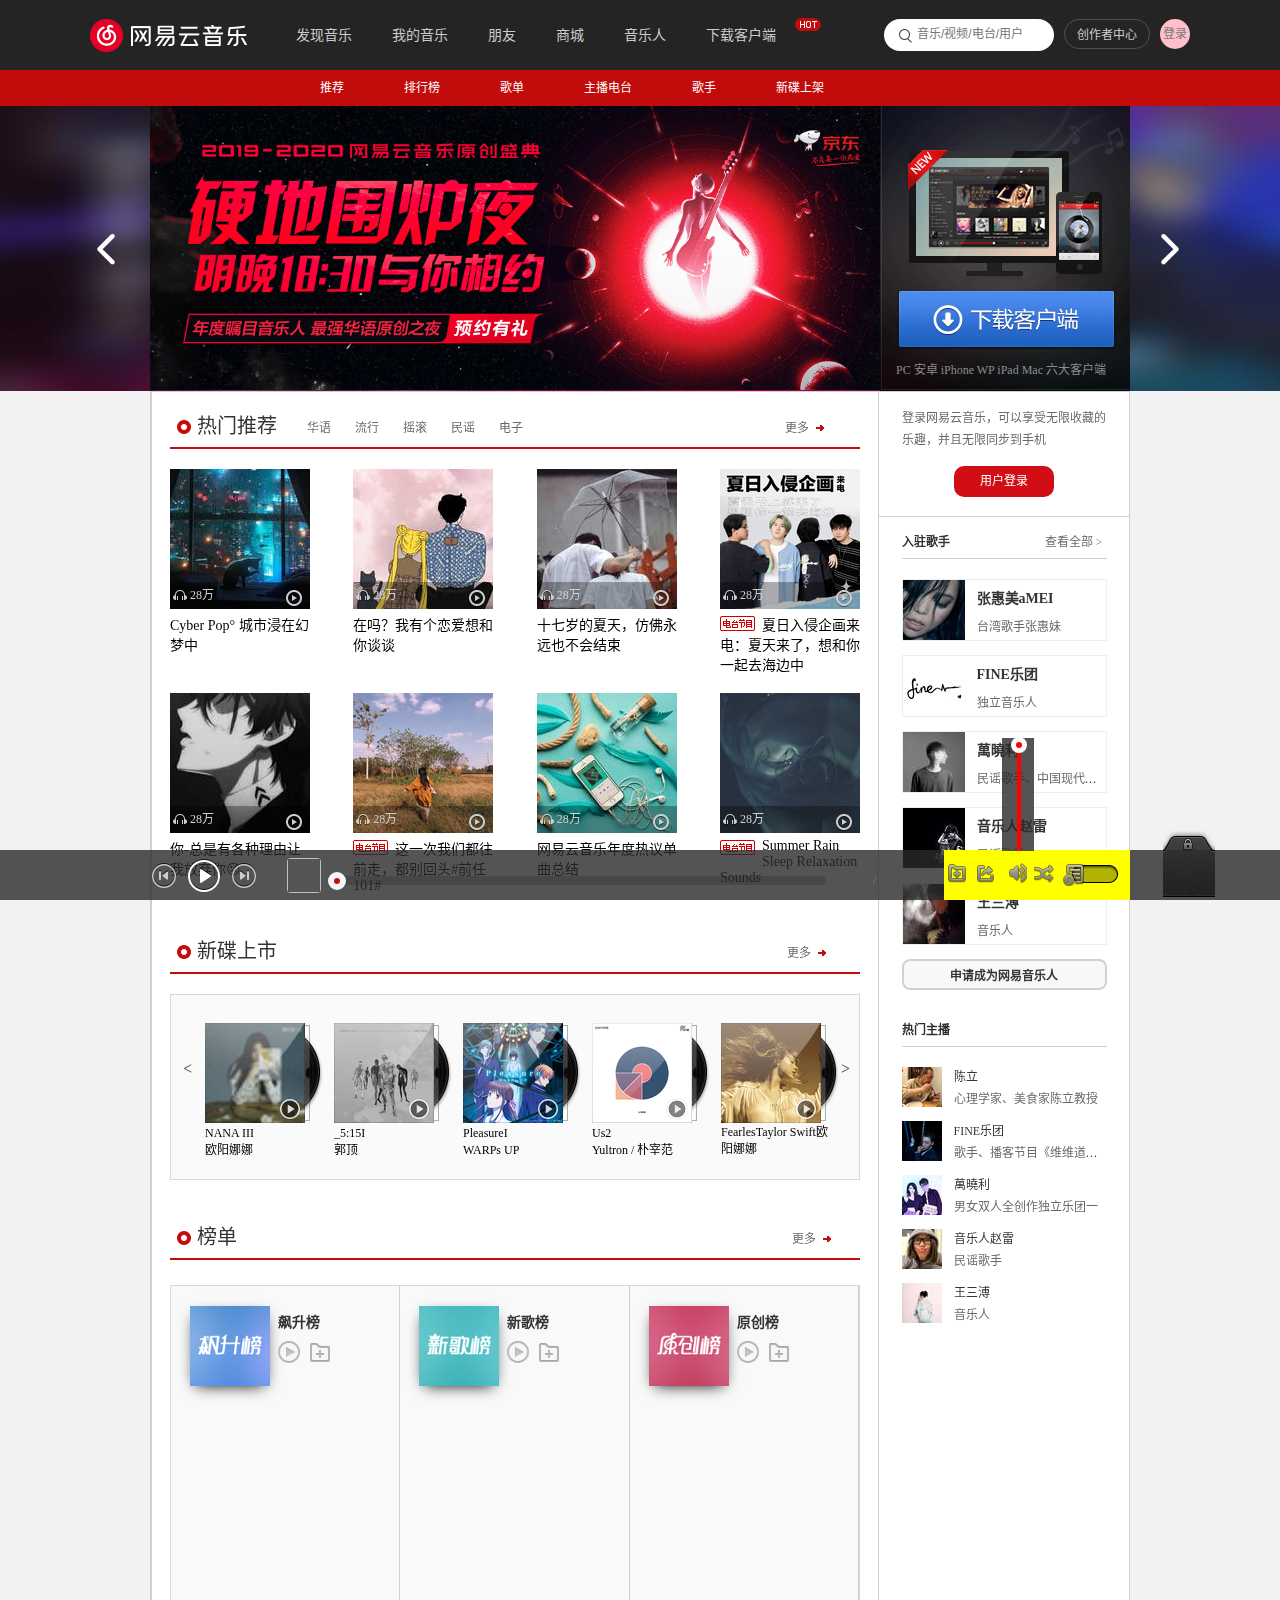
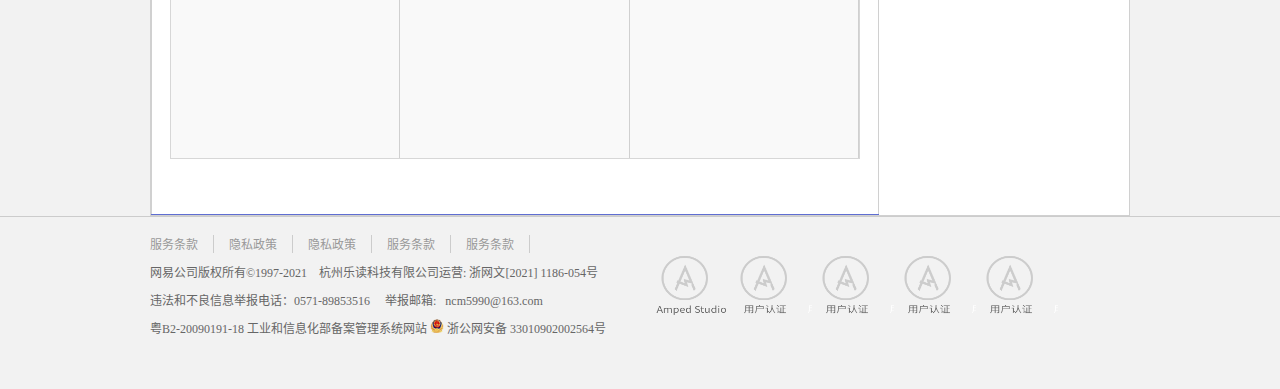
==== commit f05bf498: "2021/5/15" ====
--- a/index.html
+++ b/index.html
@@ -77,17 +77,20 @@
                 </div>
                 <a href="#">创作者中心</a>
                 <div class="open-load">登录
-                        <!-- <div class="hid-userinf">
+                    <script type="text/x-template" id="hid-content">
+                        <div class="hid-userinf">
                             <ul>
-                                <li>我的主页</li>
+                                <li class="userinf">我的主页</li>
                                 <li>我的消息</li>
                                 <li>我的等级</li>
                                 <li>VIP会员</li>
-                                <li>个人设置</li>
+                                <li class="userset">个人设置</li>
                                 <li>实名认证</li>
-                                <li>退出</li>
+                                <li class="quitload">退出</li>
                             </ul>
-                        </div>  -->
+                        </div> 
+                    </script>
+                       
                 </div>
 
             </div>
@@ -657,8 +660,8 @@
     <!-- 6、隐藏的播放设置部分开始 -->
     <div class="play-hid">
         <div class="w">
-            <div class="play-left"><a href="javascript:;"></a><a href="javascript:;" id="hid-play"></a><a
-                    href="javascript:;"></a></div>
+            <div class="play-left"><a href="javascript:;" id="play-left"></a><a href="javascript:;" id="hid-play"></a><a
+                    href="javascript:;" id="play-right"></a></div>
             <div class="play-middle">
                 <a href="javascript:;"><img alt="" class="hid-songpicture"></a>
                 <a href="javascript" class="hid-songname"></a>
@@ -666,11 +669,22 @@
                 <div class="bar">
                     <div class="processtime"></div> <!-- 进度条 -->
                     <span class="processcircle"></span>
-                    <i class="now-time">00:49</i><i>/</i><i class="sum-time">33:10</i>
-                </div>
-            </div>
-            <div class="play-right"></div>
+                    <i class="now-time"></i><i>/</i><i class="sum-time"></i>
+                </div>
+            </div>
+            <div class="play-right">
+                <a href="javascript:;"></a>
+                <a href="javascript:;"></a>
+                <a href="javascript:;"></a>
+                <a href="javascript:;"></a>
+                <a href="javascript:;"></a>  
+                <div class="sumvolume"></div>
+                <div class="realvolume"></div>
+                <div class="circlevolume"></div>
+            </div>
         </div>
+        <i class="switch1"></i>
+        <i class="switch2"></i>
     </div>
     <!-- 6、隐藏的播放设置部分结束 -->
 
--- a/css/base.css
+++ b/css/base.css
@@ -29,7 +29,7 @@
     text-decoration: none;  /*删除下划线*/
 }
 
-button, input {
+button, input , textarea{
     font-family: Microsoft YaHei, Heiti SC, tahoma, arial, Hiragino Sans GB, "\5B8B\4F53", sans-serif;
     /* 默认边框需要手动去掉 */
     border: 0;
--- a/css/common.css
+++ b/css/common.css
@@ -115,8 +115,8 @@
     font-size: 12px;
 }
 
-
 /* 隐藏的搜索信息 */
+
 header>div .search .search-hid {
     display: none;
     position: absolute;
@@ -145,13 +145,10 @@
     /* height: 110px; */
 }
 
-header>div .search .search-hid .relate-song span,
-header>div .search .search-hid .relate-singer span,
-header>div .search .search-hid .relate-ablum span,
-header>div .search .search-hid .relate-playlists span {
+header>div .search .search-hid .relate-song span, header>div .search .search-hid .relate-singer span, header>div .search .search-hid .relate-ablum span, header>div .search .search-hid .relate-playlists span {
     padding: 8px 0 0 10px;
     width: 54px;
-    line-height:normal;
+    line-height: normal;
 }
 
 header>div .search .search-hid .relate-song span i {
@@ -171,13 +168,13 @@
     height: 28px;
     line-height: 28px;
     padding: 5px 0 5px 8px;
-      /* 以下三行代码实现文本溢出是显示省略号的效果 */
-      overflow: hidden;
-      white-space:nowrap;
-      text-overflow: ellipsis;
-}
-
-header>div .search .search-hid  ul li:hover {
+    /* 以下三行代码实现文本溢出是显示省略号的效果 */
+    overflow: hidden;
+    white-space: nowrap;
+    text-overflow: ellipsis;
+}
+
+header>div .search .search-hid ul li:hover {
     background-color: #ccc;
     cursor: pointer;
 }
@@ -202,14 +199,13 @@
     background-color: #f9f8f8;
 }
 
-
 header>div .search .search-hid .relate-ablum {
     display: flex;
     width: 100%;
     /* height: 60px; */
 }
 
-header>div .search .search-hid .relate-ablum i{
+header>div .search .search-hid .relate-ablum i {
     display: inline-block;
     width: 14px;
     height: 15px;
@@ -221,17 +217,15 @@
     border: 1px solid #ccc;
 }
 
-header>div .search .search-hid .relate-ablum ul li,
-header>div .search .search-hid .relate-playlists ul li,
-header>div .search .search-hid .relate-singer ul li{
+header>div .search .search-hid .relate-ablum ul li, header>div .search .search-hid .relate-playlists ul li, header>div .search .search-hid .relate-singer ul li {
     width: 182px;
     height: 28px;
     padding: 5px 0 5px 8px;
     line-height: 28px;
-      /* 以下三行代码实现文本溢出是显示省略号的效果 */
-      overflow: hidden;
-      white-space:nowrap;
-      text-overflow: ellipsis;
+    /* 以下三行代码实现文本溢出是显示省略号的效果 */
+    overflow: hidden;
+    white-space: nowrap;
+    text-overflow: ellipsis;
 }
 
 header>div .search .search-hid .relate-playlists {
@@ -252,12 +246,6 @@
     border: 1px solid #ccc;
     background-color: #f9f8f8;
 }
-
-
-
-
-
-
 
 header>div a:nth-child(2) {
     margin: 19px 10px 0 10px;
@@ -321,7 +309,6 @@
     cursor: pointer;
 }
 
-
 /* 头部制作部分结束 */
 
 .load-main .erweima {
@@ -521,12 +508,11 @@
     height: 50px;
     color: #9b9b9b;
     transition: all .5s;
-    background-color: #303030;
+    background-color: rgba(41, 41, 41, .8);
 }
 
 .play-hid>div {
     height: 100%;
-    background-color: pink;
 }
 
 .play-hid>div>div {
@@ -537,7 +523,6 @@
     width: 137px;
     height: 100%;
     line-height: 50px;
-    background-color: green;
 }
 
 .play-hid>div .play-left a {
@@ -615,7 +600,7 @@
     width: 493px;
     height: 9px;
     border-radius: 8px;
-    background-color: #535353;
+    background-color: rgba(41, 41, 41, .3);
 }
 
 .play-hid>div .play-middle .bar:hover {
@@ -671,4 +656,98 @@
     color: #797979;
 }
 
+.play-hid>div .play-right {
+    position: relative;
+    float: right;
+    padding-top: 11px;
+    width: 186px;
+    height: 100%;
+    background-color: yellow;
+}
+
+.play-hid>div .play-right a {
+    float: left;
+    margin-right: 4px;
+    width: 25px;
+    height: 25px;
+    background: url(../imgs/playbar.png);
+}
+
+.play-hid>div .play-right a:nth-child(1) {
+    background-position: -88px -163px;
+}
+
+.play-hid>div .play-right a:nth-child(2) {
+    background-position: -114px -163px;
+}
+
+.play-hid>div .play-right a:nth-child(3) {
+    background-position: 2px -248px;
+}
+
+.play-hid>div .play-right a:nth-child(4) {
+    background-position: -66px -248px;
+}
+
+.play-hid>div .play-right a:nth-child(5) {
+    width: 60px;
+    background-position: -42px -68px;
+}
+
+/* 音量控制条 */
+.play-hid>div .play-right .sumvolume,
+.play-hid>div .play-right .realvolume,
+.play-hid>div .play-right .circlevolume {
+    position: absolute;
+   
+}
+
+.play-hid>div .play-right .sumvolume {
+    top: -112px;
+    right: 96px;
+    width: 32px;
+    height: 113px;
+    background-color: rgba(41, 41, 41, .8);
+}
+
+.play-hid>div .play-right .realvolume {
+    bottom: 49px;
+    right: 109px;
+    width: 4px;
+    height: 113px;
+    border-radius: 2px;
+    background-color: red; 
+}
+
+.play-hid>div .play-right .circlevolume {
+    top: -113px;
+    right: 103px;
+    width: 16px;
+    height: 16px;
+    border-radius: 50%;
+    border: 5px solid #fff;
+    background-color: red;
+}
+
+
+/* switch: 控制隐藏或显示 */
+
+.play-hid .switch1 {
+    position: absolute;
+    top: -20px;
+    right: 65px;
+    width: 52px;
+    height: 67px;
+    background: url(../imgs/playbar.png) no-repeat 0 -380px;
+}
+
+.play-hid .switch2 {
+    position: absolute;
+    top: -15px;
+    right: 80px;
+    width: 20px;
+    height: 20px;
+    background: url(../imgs/playbar.png) no-repeat -100px -380px;
+}
+
 /* 隐藏的播放设置部分结束 */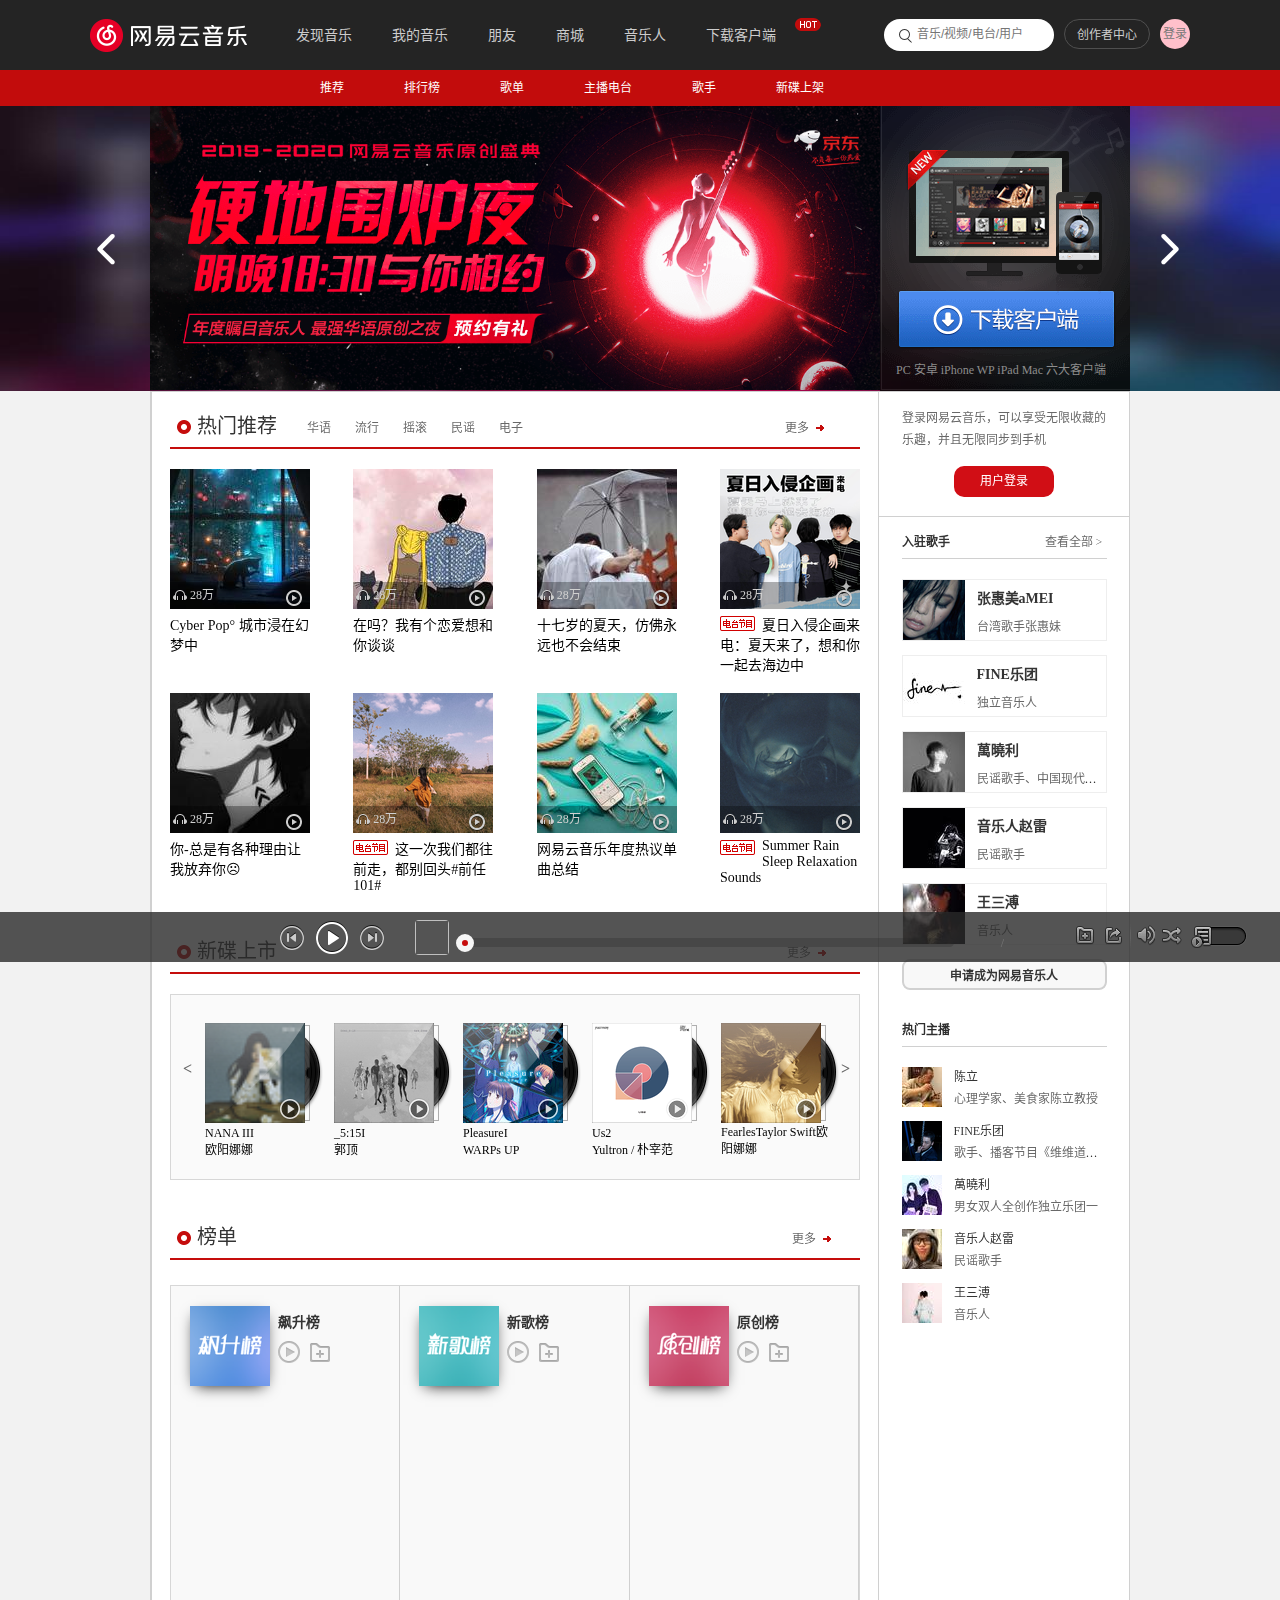
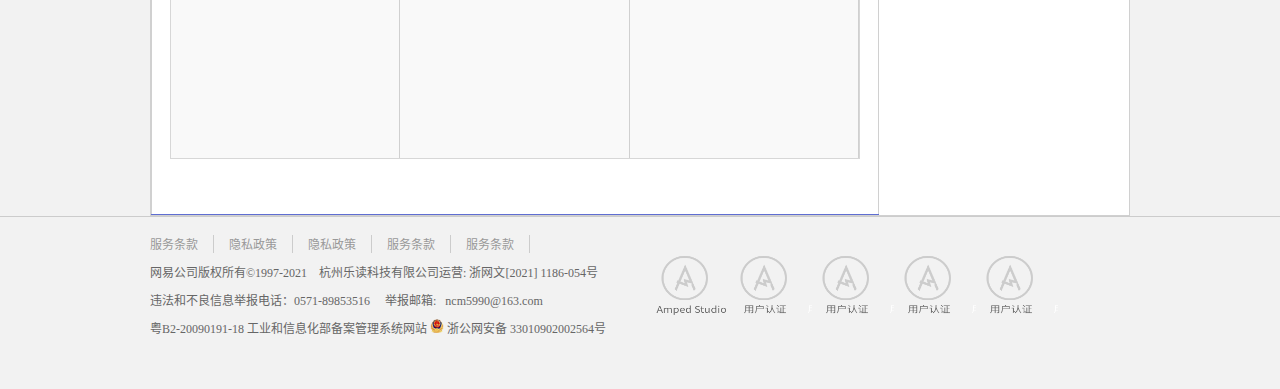
==== commit ee7b2b82: "2021/5/16" ====
--- a/index.html
+++ b/index.html
@@ -42,6 +42,7 @@
                 <div class="search">
                     <i></i>
                     <input type="text" placeholder="音乐/视频/电台/用户" id="search-input">
+                    <!-- 点击上面的搜索宽能够显示下面的内容 -->
                     <div class="search-hid">
                         <div class="relate-user">搜'<span id="relate-user"></span>'相关用户 &gt;</div>
                         <div class="relate-song">
@@ -433,59 +434,12 @@
                             </div>
                             <div class="record-song">
                                  <ul class="originsong-playlist-ul">
-                                    <!-- <li>
+                                     <!-- <li>
                                         <span>1</span><em><a href="#" class="songname">溯 (Reverse) (Live)</a></em>
                                         <div><a href="javascript:;" id="songPlay" data-songId="1500886499"></a><a
                                                 href="javascript:;"></a><a href="javascript:;"></a></div>
-                                    </li>
-                                    <li>
-                                        <span>2</span><em><a href="#" class="songname">海底</a></em>
-                                        <div><a href="javascript:;" id="songPlay" data-songId="1426649237"></a><a
-                                                href="javascript:;"></a><a href="javascript:;"></a></div>
-                                    </li>
-                                    <li>
-                                        <span>3</span><em><a href="#" class="songname">想说</a></em>
-                                        <div><a href="javascript:;" id="songPlay" data-songId="1483221816"></a><a
-                                                href="javascript:;"></a><a href="javascript:;"></a></div>
-                                    </li>
-                                    <li>
-                                        <span>4</span><em><a href="#" class="songname">海阔天空</a></em>
-                                        <div><a href="javascript:;" id="songPlay" data-songId="346089"></a><a
-                                                href="javascript:;"></a><a href="javascript:;"></a></div>
-                                    </li>
-                                    <li>
-                                        <span>5</span><em><a href="#" class="songname">错位时空 (Live)</a></em>
-                                        <div><a href="javascript:;" id="songPlay" data-songId="1808492017"></a><a
-                                                href="javascript:;"></a><a href="javascript:;"></a></div>
-                                    </li>
-                                    <li>
-                                        <span>6</span><em><a href="#" class="songname">你会不会也想起我</a></em>
-                                        <div><a href="javascript:;" id="songPlay" data-songId="1839454163"></a><a
-                                                href="javascript:;"></a><a href="javascript:;"></a></div>
-                                    </li>
-                                    <li>
-                                        <span>7</span><em><a href="#" class="songname">火花</a></em>
-                                        <div><a href="javascript:;" id="songPlay" data-songId="1811118551"></a><a
-                                                href="javascript:;"></a><a href="javascript:;"></a></div>
-                                    </li>
-                                    <li>
-                                        <span>8</span><em><a href="#" class="songname">Avid</a></em>
-                                        <div><a href="javascript:;" id="songPlay" data-songId="1835951859"></a><a
-                                                href="javascript:;"></a><a href="javascript:;"></a></div>
-                                    </li>
-                                    <li>
-                                        <span>9</span><em><a href="#" class="songname">Hold Onto The Light</a></em>
-                                        <div><a href="javascript:;" id="songPlay" data-songId="1839205789"></a><a
-                                                href="javascript:;"></a><a href="javascript:;"></a></div>
-                                    </li>
-                                    <li>
-                                        <span>10</span><em><a href="#" class="songname">世界的孤儿</a></em>
-                                        <div><a href="javascript:;" id="songPlay" data-songId="1839698566"></a><a
-                                                href="javascript:;"></a><a href="javascript:;"></a></div>
-                                    </li>
-                                    <li class="record-liLast">
-                                        <a href="#">查看全部 &gt;</a>
                                     </li> -->
+                                    
                                 </ul> 
                             </div>
                         </div>
@@ -664,7 +618,7 @@
                     href="javascript:;" id="play-right"></a></div>
             <div class="play-middle">
                 <a href="javascript:;"><img alt="" class="hid-songpicture"></a>
-                <a href="javascript" class="hid-songname"></a>
+                <a href="javascript:;" class="hid-songname"></a>
                 <a href="javascript:;" class="hid-singername"></a>
                 <div class="bar">
                     <div class="processtime"></div> <!-- 进度条 -->
@@ -678,9 +632,6 @@
                 <a href="javascript:;"></a>
                 <a href="javascript:;"></a>
                 <a href="javascript:;"></a>  
-                <div class="sumvolume"></div>
-                <div class="realvolume"></div>
-                <div class="circlevolume"></div>
             </div>
         </div>
         <i class="switch1"></i>
--- a/css/common.css
+++ b/css/common.css
@@ -500,18 +500,23 @@
 /* 底部部分结束 */
 
 /* 隐藏的播放设置部分开始 */
+/* body {
+    min-width: 1536px !important; 
+} */
 
 .play-hid {
     position: fixed;
-    bottom: 0;
+    bottom: -62px;
     width: 100%;
     height: 50px;
+    min-width: 1536px;
     color: #9b9b9b;
     transition: all .5s;
     background-color: rgba(41, 41, 41, .8);
 }
 
 .play-hid>div {
+    min-width: 980px;
     height: 100%;
 }
 
@@ -662,7 +667,6 @@
     padding-top: 11px;
     width: 186px;
     height: 100%;
-    background-color: yellow;
 }
 
 .play-hid>div .play-right a {
@@ -692,41 +696,6 @@
 .play-hid>div .play-right a:nth-child(5) {
     width: 60px;
     background-position: -42px -68px;
-}
-
-/* 音量控制条 */
-.play-hid>div .play-right .sumvolume,
-.play-hid>div .play-right .realvolume,
-.play-hid>div .play-right .circlevolume {
-    position: absolute;
-   
-}
-
-.play-hid>div .play-right .sumvolume {
-    top: -112px;
-    right: 96px;
-    width: 32px;
-    height: 113px;
-    background-color: rgba(41, 41, 41, .8);
-}
-
-.play-hid>div .play-right .realvolume {
-    bottom: 49px;
-    right: 109px;
-    width: 4px;
-    height: 113px;
-    border-radius: 2px;
-    background-color: red; 
-}
-
-.play-hid>div .play-right .circlevolume {
-    top: -113px;
-    right: 103px;
-    width: 16px;
-    height: 16px;
-    border-radius: 50%;
-    border: 5px solid #fff;
-    background-color: red;
 }
 
 
@@ -747,7 +716,8 @@
     right: 80px;
     width: 20px;
     height: 20px;
-    background: url(../imgs/playbar.png) no-repeat -100px -380px;
+    /* -80px -380px; */
+    background: url(../imgs/playbar.png) no-repeat -80px -380px;
 }
 
 /* 隐藏的播放设置部分结束 */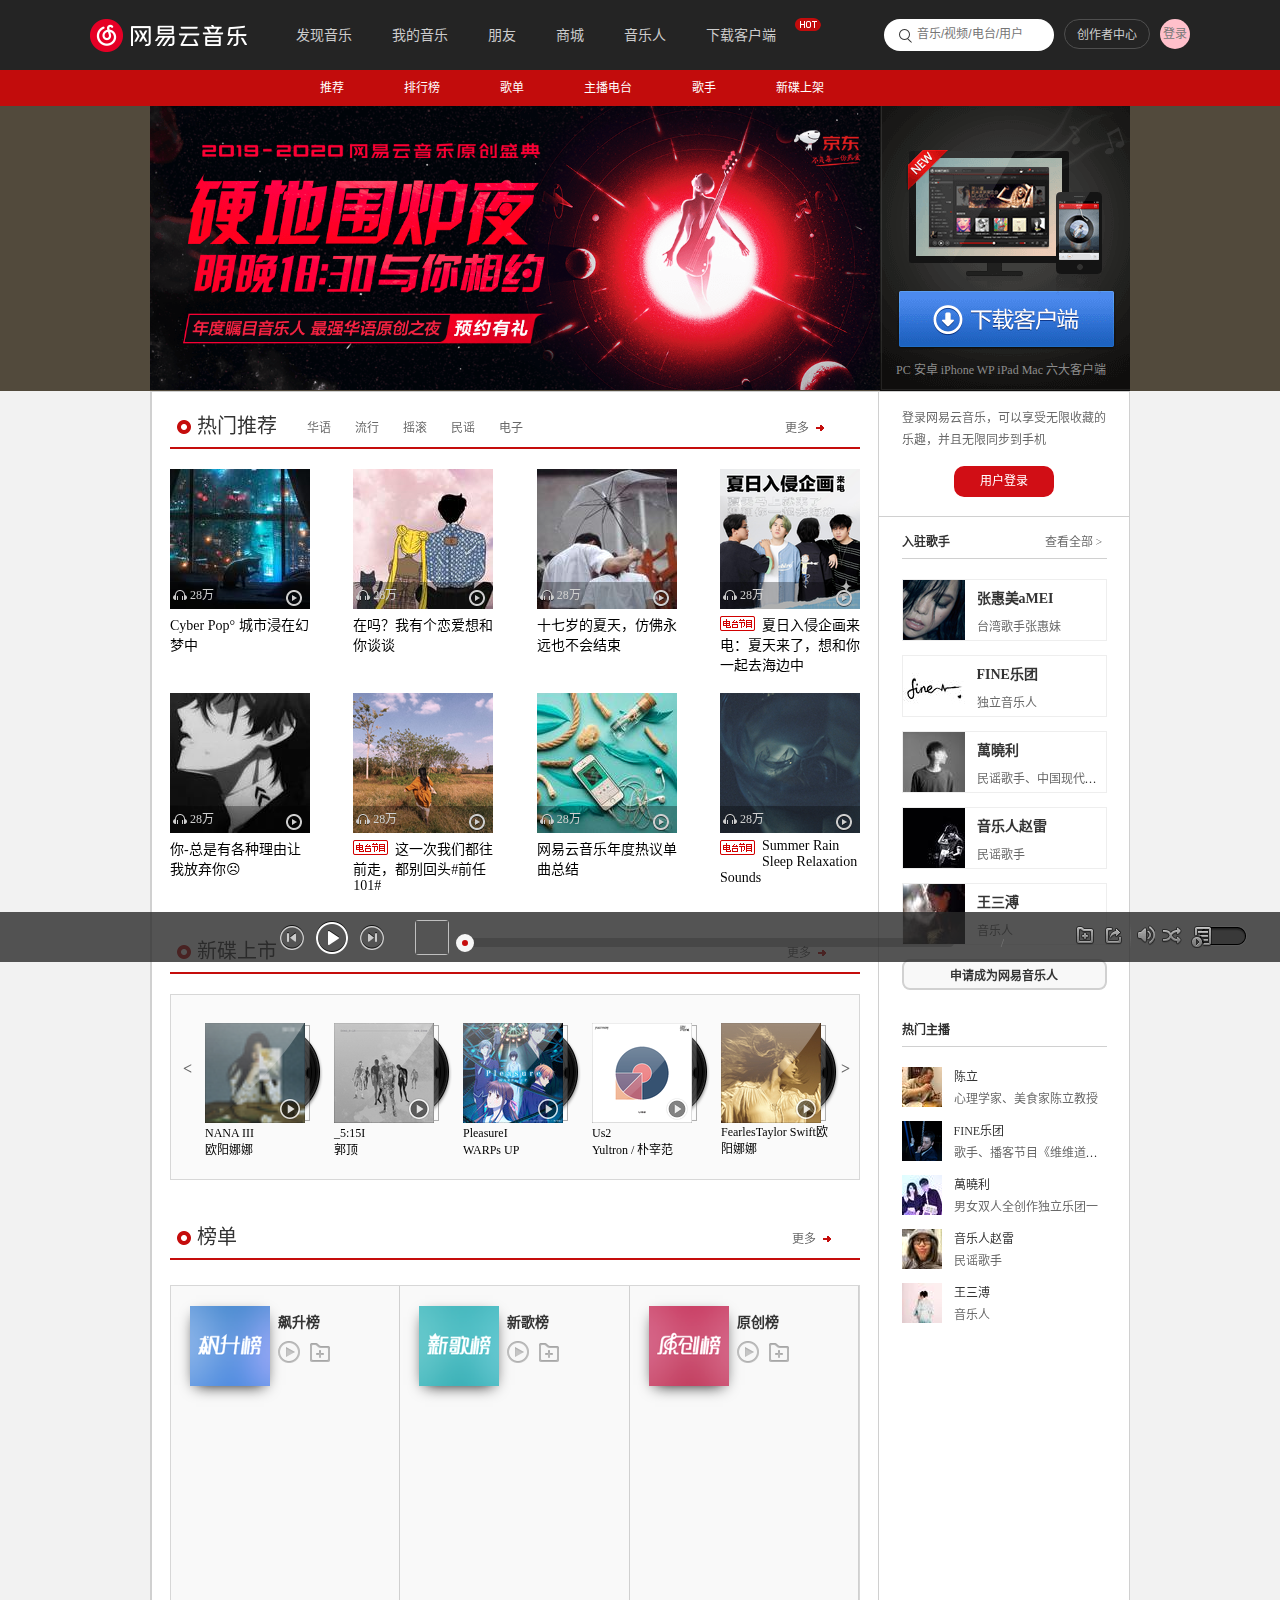
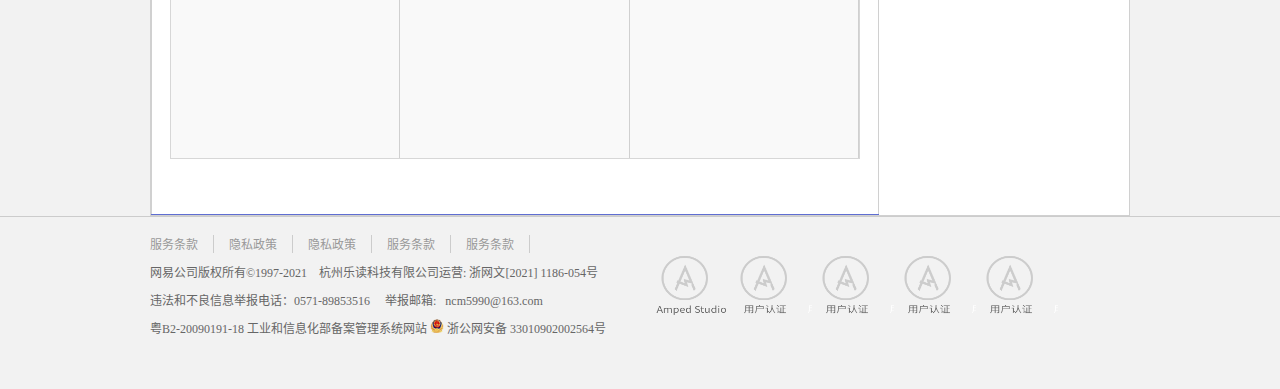
==== commit f45cbe58: "2021/5/17" ====
--- a/index.html
+++ b/index.html
@@ -91,15 +91,15 @@
                             </ul>
                         </div> 
                     </script>
-                       
+
                 </div>
 
             </div>
         </header>
-      
+
     </div>
     <!-- <iframe src="phonenumberLoad.html" frameborder="0" scrolling="no" id="loadByPhone" name="wee"></iframe> -->
-   
+
     <!-- 1、 头部制作部分结束 -->
 
     <!-- 2、nav 部分开始 -->
@@ -393,7 +393,6 @@
                                     </a>
                                     <p><a href="#">FearlesTaylor Swift欧阳娜娜</a></p>
                                 </li>
-
                             </ul>
                         </div>
                     </div>
@@ -433,14 +432,14 @@
                                 <a href="#" id="record-play"></a><a href="#" id="record-collect"></a>
                             </div>
                             <div class="record-song">
-                                 <ul class="originsong-playlist-ul">
-                                     <!-- <li>
+                                <ul class="originsong-playlist-ul">
+                                    <!-- <li>
                                         <span>1</span><em><a href="#" class="songname">溯 (Reverse) (Live)</a></em>
                                         <div><a href="javascript:;" id="songPlay" data-songId="1500886499"></a><a
                                                 href="javascript:;"></a><a href="javascript:;"></a></div>
                                     </li> -->
-                                    
-                                </ul> 
+
+                                </ul>
                             </div>
                         </div>
                     </div>
@@ -631,7 +630,7 @@
                 <a href="javascript:;"></a>
                 <a href="javascript:;"></a>
                 <a href="javascript:;"></a>
-                <a href="javascript:;"></a>  
+                <a href="javascript:;"></a>
             </div>
         </div>
         <i class="switch1"></i>
@@ -639,7 +638,7 @@
     </div>
     <!-- 6、隐藏的播放设置部分结束 -->
 
-  
+
 
 
     <audio></audio>
--- a/css/index.css
+++ b/css/index.css
@@ -1,4 +1,3 @@
-
 @font-face {
     font-family: 'icomoon';
     src: url('../fonts/icomoon.eot?upjzkn');
@@ -8,35 +7,29 @@
     font-display: block;
 }
 
-
 /* iframe {
     position: absolute;
     left: 100px;
     z-index: 999;
 } */
 
-
 /* 3、轮播图部分开始 */
-
-
 
 .box {
     width: 100%;
     /* max-width: 2020px; */
     height: 285px;
-    background: url(../imgs/banner-bg5.jpg) no-repeat center center;
-    background-size: 100% 100%;
-
+    background-color: #524a3c;
 }
 
 .box .w {
     display: flex;
-    height: 285px;  
+    height: 285px;
 }
 
 .banner .focus {
     position: relative;
-    /* overflow: hidden; */
+    overflow: hidden;
     width: 730px;
     height: 284px;
     transition: all .5s;
@@ -50,10 +43,12 @@
     width: 100%;
     height: 100%;
 }
+
 .banner .focus ul li {
     width: 730px;
     height: 284px;
 }
+
 .banner .focus a img {
     width: 730px;
     height: 284px;
@@ -66,7 +61,8 @@
 .banner .focus .arrow-l, .banner .focus .arrow-r {
     position: absolute;
     top: 50%;
-    transform: translateY(-50%);  /* 居中对齐 */
+    transform: translateY(-50%);
+    /* 居中对齐 */
     z-index: 3;
     width: 40px;
     height: 60px;
@@ -95,10 +91,10 @@
     content: '\e908';
 }
 
-.banner .focus .arrow-l:hover,
-.banner .focus .arrow-r:hover {
-    background-color: rgba(0,0,0,.3);
-}
+.banner .focus .arrow-l:hover, .banner .focus .arrow-r:hover {
+    background-color: rgba(0, 0, 0, .3);
+}
+
 .banner .focus .circle {
     position: absolute;
     top: 88%;
@@ -119,7 +115,6 @@
 .banner .focus .circle li:hover {
     cursor: pointer;
     background-color: red;
-
 }
 
 .banner .focus .circle .current {
@@ -156,7 +151,6 @@
     padding-top: 12px;
 }
 
-
 /* 3、轮播图部分结束 */
 
 /* 4、主体内容部分开始 */
@@ -196,9 +190,7 @@
     background-color: #fff;
 }
 
-.content .song .hot .hot-nav,
-.content .song .new .new-nav,
-.content .song .record .record-nav {
+.content .song .hot .hot-nav, .content .song .new .new-nav, .content .song .record .record-nav {
     display: flex;
     margin-top: 22px;
     width: 100%;
@@ -207,16 +199,12 @@
     border-bottom: 2px solid #C10D0C;
 }
 
-.content .song .hot .hot-nav span,
-.content .song .new .new-nav span,
-.content .song .record .record-nav span{
+.content .song .hot .hot-nav span, .content .song .new .new-nav span, .content .song .record .record-nav span {
     font-size: 20px;
     color: #333;
 }
 
-.content .song .hot .hot-nav i,
-.content .song .new .new-nav i,
-.content .song .record .record-nav i{
+.content .song .hot .hot-nav i, .content .song .new .new-nav i, .content .song .record .record-nav i {
     margin: 0 5px 0 2px;
     width: 20px;
     height: 20px;
@@ -250,16 +238,12 @@
     margin-left: 510px;
 }
 
-.content .song .hot .hot-nav em a,
-.content .song .new .new-nav em a,
-.content .song .record em a {
+.content .song .hot .hot-nav em a, .content .song .new .new-nav em a, .content .song .record em a {
     font-size: 12px;
     color: #666;
 }
 
-.content .song .hot .hot-nav p,
-.content .song .new .new-nav p,
-.content .song .record .record-nav p{
+.content .song .hot .hot-nav p, .content .song .new .new-nav p, .content .song .record .record-nav p {
     margin-top: 3px;
     width: 20px;
     height: 20px;
@@ -272,6 +256,7 @@
     justify-content: space-between;
     margin-top: 20px;
 }
+
 .content .song .hot .hot-song ul li {
     margin-bottom: 10px;
     width: 140px;
@@ -297,7 +282,7 @@
     line-height: 27px;
     color: #ccc;
     font-size: 12px;
-    background-color: rgba(0,0,0,.3);
+    background-color: rgba(0, 0, 0, .3);
 }
 
 .content .song .hot .hot-song ul li .front .float i {
@@ -305,8 +290,7 @@
     margin: 8px 3px 0 3px;
     width: 14px;
     height: 11px;
-    background:url(../imgs/iconall.png) no-repeat 0 -24px;
-
+    background: url(../imgs/iconall.png) no-repeat 0 -24px;
 }
 
 .content .song .hot .hot-song ul li .front .float a {
@@ -328,6 +312,7 @@
     height: 15px;
     background: url(../imgs/icon.png) no-repeat -31px -658px;
 }
+
 .content .song .hot .hot-song ul li .bottom {
     margin-top: 5px;
     font-size: 14px;
@@ -340,7 +325,6 @@
 .content .song .hot .hot-song ul li .bottom a:hover {
     text-decoration: underline;
 }
-
 
 /* 新碟上市轮播图部分 */
 
@@ -358,33 +342,37 @@
     background-color: #f5f5f5;
 }
 
- .content .song .new .new-banner .uls { 
-     position: relative;
-     overflow: hidden;
-    margin: 28px auto 0 23px;   
+.content .song .new .new-banner .uls {
+    position: relative;
+    overflow: hidden;
+    margin: 28px auto 0 23px;
     width: 645px;
+    max-width: 645px;
+    min-width: 645px;
     height: 150px;
+    /* transition: all 1.5; */
 }
 
 .content .song .new .new-banner ul {
     position: absolute;
-   left: 0;
+    left: 0;
     width: 300%;
-    height: 150px; 
-}
-
+    height: 150px;
+    /* transition: all .5s; */
+}
 
 /* 左右小箭头 */
-.content .song .new .new-banner .new-arrowl,
-.content .song .new .new-banner .new-arrowr {
+
+.content .song .new .new-banner .new-arrowl, .content .song .new .new-banner .new-arrowr {
     position: absolute;
     /* z-index: 10; */
     top: 65px;
     width: 15px;
     height: 15px;
     font-weight: 700;
-    color: #666;  
-    user-select: none;  /* 禁止文字被选中 */
+    color: #666;
+    user-select: none;
+    /* 禁止文字被选中 */
 }
 
 .content .song .new .new-banner .new-arrowl {
@@ -395,8 +383,7 @@
     right: 3px;
 }
 
-.content .song .new .new-banner .new-arrowl:hover,
-.content .song .new .new-banner .new-arrowr:hover {
+.content .song .new .new-banner .new-arrowl:hover, .content .song .new .new-banner .new-arrowr:hover {
     cursor: pointer;
 }
 
@@ -437,6 +424,7 @@
 }
 
 /* 隐藏的播放小图标  需要用js实现*/
+
 .content .song .new .new-banner ul li i {
     position: absolute;
     top: 75px;
@@ -451,6 +439,7 @@
 }
 
 /* 榜单部分 */
+
 .content .song .record {
     margin-top: 45px;
 }
@@ -487,7 +476,7 @@
     box-shadow: 0 5px 15px -6px #000;
 }
 
-.content .song .record .record-sort>div .record-head a:first-child img{
+.content .song .record .record-sort>div .record-head a:first-child img {
     width: 100%;
     height: 100%;
 }
@@ -506,7 +495,7 @@
     width: 22px;
     height: 22px;
     background: url(../imgs/index.png) no-repeat -267px -205px;
-} 
+}
 
 .content .song .record .record-sort>div .record-head #record-collect {
     display: inline-block;
@@ -551,13 +540,11 @@
     text-overflow: ellipsis;
     white-space: nowrap;
     width: 140px;
-  
 }
 
 .content .song .record .record-sort>div .record-song ul li em a {
     color: #000;
 }
-
 
 .content .song .record .record-sort>div .record-song ul li span {
     display: inline-block;
@@ -567,13 +554,14 @@
     height: 32px;
     font-size: 16px;
     text-align: center;
-    vertical-align: top;   /* 不加此属性盒子会下降 */
+    vertical-align: top;
+    /* 不加此属性盒子会下降 */
 }
 
 .content .song .record .record-sort>div .record-song ul li div {
     position: absolute;
     display: none;
-    top:6px;
+    top: 6px;
     right: 0;
 }
 
@@ -585,19 +573,19 @@
 }
 
 .content .song .record .record-sort>div .record-song ul li div a:first-child {
-    background: url(../imgs/index.png) no-repeat; 
+    background: url(../imgs/index.png) no-repeat;
     background-position: -267px -268px;
 }
 
 .content .song .record .record-sort>div .record-song ul li div a:nth-child(2) {
-   background: url(../imgs/icon.png) no-repeat;
+    background: url(../imgs/icon.png) no-repeat;
     background-position: 0 -700px;
 }
 
 .content .song .record .record-sort>div .record-song ul li div a:nth-child(3) {
     background: url(../imgs/index.png) no-repeat;
-     background-position: -297px -268px;
- }
+    background-position: -297px -268px;
+}
 
 .content .song .record .record-sort>div .record-song ul li:hover em {
     width: 100px;
@@ -613,7 +601,7 @@
     filter: brightness(110%);
 }
 
-.content .song .record .record-sort>div .record-song ul .record-liLast a{
+.content .song .record .record-sort>div .record-song ul .record-liLast a {
     margin-left: 140px;
     color: #000;
 }
@@ -623,6 +611,7 @@
 }
 
 /* 主体部分右侧歌手与主播部分 */
+
 .content .singer .load {
     position: relative;
     overflow: hidden;
@@ -668,7 +657,6 @@
     top: 0;
 }
 
-
 .content .singer .load .user-personinf {
     margin-top: 20px;
     width: 250px;
@@ -676,6 +664,7 @@
 }
 
 /* 登录成功时该盒子的大小 */
+
 /* .content .singer .load {
     width: 250px;
     height: 185px;
@@ -688,7 +677,8 @@
     margin-right: 18px;
     width: 82px;
     height: 82px;
-    border: 1px solid #dadada;;
+    border: 1px solid #dadada;
+    ;
 }
 
 .content .singer .load .user-personinf a {
@@ -698,7 +688,7 @@
 }
 
 .content .singer .load .user-personinf p {
-    color:#333;
+    color: #333;
     font-size: 14px;
     font-weight: 700;
 }
@@ -720,7 +710,7 @@
 }
 
 .content .singer .load .user-personinf a {
-    display:block;
+    display: block;
     width: 100px;
     height: 31px;
     line-height: 31px;
@@ -740,7 +730,6 @@
     width: 58px;
     height: 42px;
     text-align: center;
-    
     font-size: 12px;
 }
 
@@ -784,14 +773,14 @@
     margin-top: 20px;
 }
 
-.content .singer .sort-center ul li { 
+.content .singer .sort-center ul li {
     margin-top: 14px;
     width: 100%;
     height: 62px;
     line-height: 28px;
     /* 以下三行代码实现文本溢出是显示省略号的效果 */
     overflow: hidden;
-    white-space:nowrap;
+    white-space: nowrap;
     text-overflow: ellipsis;
     border: 1px solid #e9e9e9;
     background-color: #fafafa;
@@ -801,7 +790,7 @@
     filter: brightness(98%);
 }
 
-.content .singer .sort-center  ul li a img {
+.content .singer .sort-center ul li a img {
     float: left;
     margin-right: 12px;
     width: 62px;
@@ -811,14 +800,14 @@
 .content .singer .sort-center ul li a p {
     margin-top: 5px;
     overflow: hidden;
-    white-space:nowrap;
+    white-space: nowrap;
     text-overflow: ellipsis;
     font-weight: 700;
     font-size: 14px;
     color: #333;
 }
 
-.content .singer .sort-center  ul li a span {
+.content .singer .sort-center ul li a span {
     color: #666;
 }
 
@@ -844,7 +833,7 @@
     margin-top: 30px;
     padding-bottom: 8px;
     font-weight: 700;
-    border-bottom:1px solid #ccc;
+    border-bottom: 1px solid #ccc;
 }
 
 .content .singer .sort-center .zhubo .hot-zhubo ul li {
@@ -872,6 +861,7 @@
 /* 4、主体内容部分结束 */
 
 /* 5、 歌曲播放部分 */
+
 .music {
     position: absolute;
     display: none;
